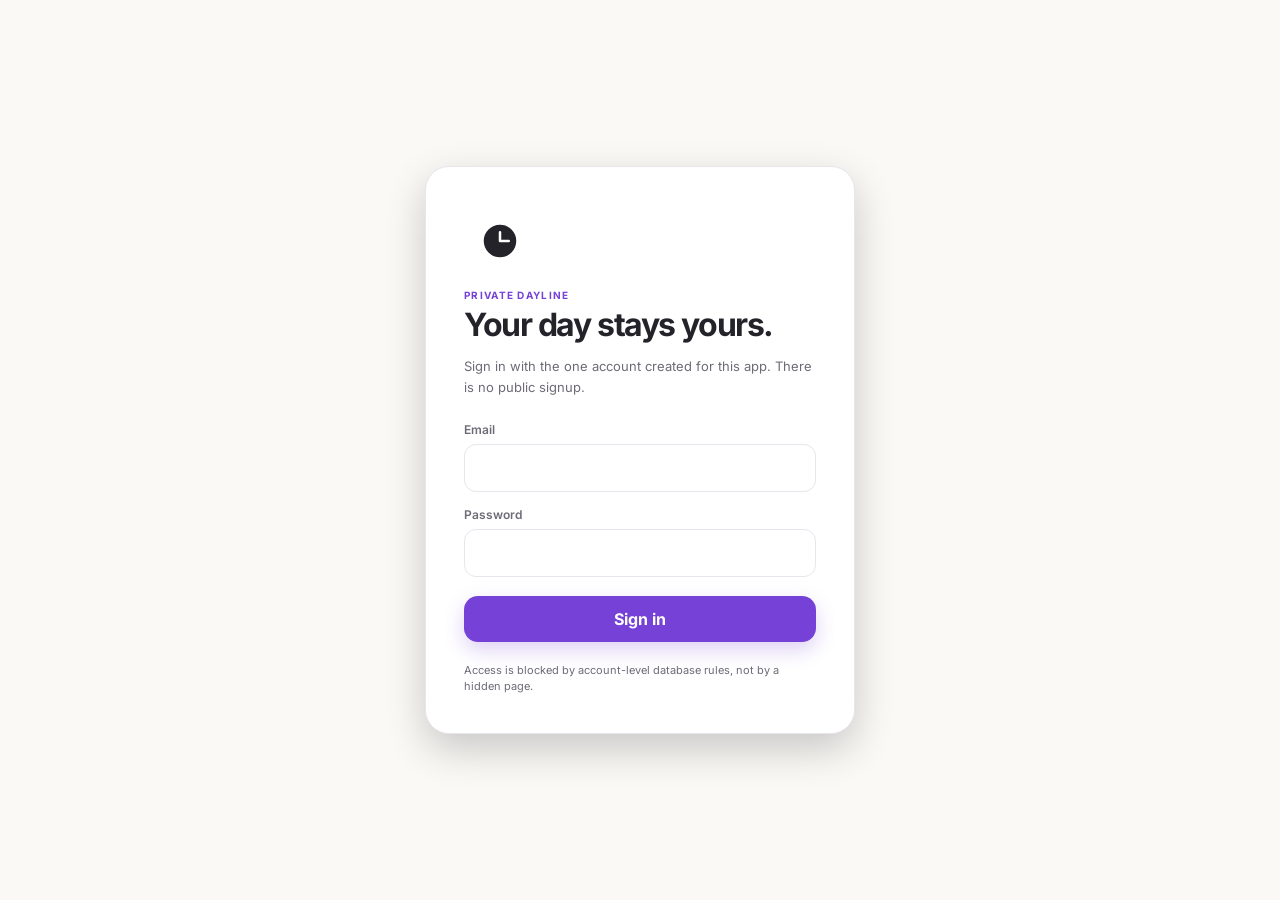
==== index.html @ 3d737b74 "Publish private-login Dayline app" ====
<!doctype html>
<html lang="en" data-theme="light">
  <head>
    <meta charset="UTF-8" />
    <meta name="viewport" content="width=device-width, initial-scale=1.0, viewport-fit=cover" />
    <meta name="theme-color" content="#faf9f6" />
    <meta name="mobile-web-app-capable" content="yes" />
    <meta name="apple-mobile-web-app-capable" content="yes" />
    <meta name="apple-mobile-web-app-status-bar-style" content="black-translucent" />
    <meta name="apple-mobile-web-app-title" content="TimeTracker" />
    <script>
      (() => {
        try {
          const saved = JSON.parse(localStorage.getItem("dayline-store-v3") || "null");
          const legacy = JSON.parse(localStorage.getItem("dayline-theme") || "null");
          const preference = saved?.preferences?.theme || legacy || "system";
          const dark = preference === "dark" || (preference === "system" && matchMedia("(prefers-color-scheme: dark)").matches);
          document.documentElement.dataset.theme = dark ? "dark" : "light";
          document.querySelector('meta[name="theme-color"]')?.setAttribute("content", dark ? "#121212" : "#faf9f6");
        } catch {}
      })();
    </script>
    <meta name="description" content="Plan your day, manually track what happened, and understand where your time went." />
    <link rel="manifest" href="/manifest.webmanifest" />
    <link rel="icon" href="/icon-192.png" />
    <link rel="apple-touch-icon" href="/icon-192.png" />
    <title>TimeTracker — Make time for what matters</title>
    <script type="module" crossorigin src="/assets/index-Bx30KrbA.js"></script>
    <link rel="stylesheet" crossorigin href="/assets/index-BfN1OKuX.css">
  </head>
  <body>
    <div id="root"></div>
  </body>
</html>
---- assets/index-BfN1OKuX.css ----
@font-face{font-family:Inter;font-style:normal;font-display:swap;font-weight:400;src:url(/assets/inter-cyrillic-ext-400-normal-BQZuk6qB.woff2) format("woff2"),url(/assets/inter-cyrillic-ext-400-normal-DQukG94-.woff) format("woff");unicode-range:U+0460-052F,U+1C80-1C8A,U+20B4,U+2DE0-2DFF,U+A640-A69F,U+FE2E-FE2F}@font-face{font-family:Inter;font-style:normal;font-display:swap;font-weight:400;src:url(/assets/inter-cyrillic-400-normal-obahsSVq.woff2) format("woff2"),url(/assets/inter-cyrillic-400-normal-HOLc17fK.woff) format("woff");unicode-range:U+0301,U+0400-045F,U+0490-0491,U+04B0-04B1,U+2116}@font-face{font-family:Inter;font-style:normal;font-display:swap;font-weight:400;src:url(/assets/inter-greek-ext-400-normal-DGGRlc-M.woff2) format("woff2"),url(/assets/inter-greek-ext-400-normal-KugGGMne.woff) format("woff");unicode-range:U+1F00-1FFF}@font-face{font-family:Inter;font-style:normal;font-display:swap;font-weight:400;src:url(/assets/inter-greek-400-normal-B4URO6DV.woff2) format("woff2"),url(/assets/inter-greek-400-normal-q2sYcFCs.woff) format("woff");unicode-range:U+0370-0377,U+037A-037F,U+0384-038A,U+038C,U+038E-03A1,U+03A3-03FF}@font-face{font-family:Inter;font-style:normal;font-display:swap;font-weight:400;src:url(/assets/inter-vietnamese-400-normal-DMkecbls.woff2) format("woff2"),url(/assets/inter-vietnamese-400-normal-Bbgyi5SW.woff) format("woff");unicode-range:U+0102-0103,U+0110-0111,U+0128-0129,U+0168-0169,U+01A0-01A1,U+01AF-01B0,U+0300-0301,U+0303-0304,U+0308-0309,U+0323,U+0329,U+1EA0-1EF9,U+20AB}@font-face{font-family:Inter;font-style:normal;font-display:swap;font-weight:400;src:url(/assets/inter-latin-ext-400-normal-C1nco2VV.woff2) format("woff2"),url(/assets/inter-latin-ext-400-normal-77YHD8bZ.woff) format("woff");unicode-range:U+0100-02BA,U+02BD-02C5,U+02C7-02CC,U+02CE-02D7,U+02DD-02FF,U+0304,U+0308,U+0329,U+1D00-1DBF,U+1E00-1E9F,U+1EF2-1EFF,U+2020,U+20A0-20AB,U+20AD-20C0,U+2113,U+2C60-2C7F,U+A720-A7FF}@font-face{font-family:Inter;font-style:normal;font-display:swap;font-weight:400;src:url(/assets/inter-latin-400-normal-C38fXH4l.woff2) format("woff2"),url(/assets/inter-latin-400-normal-CyCys3Eg.woff) format("woff");unicode-range:U+0000-00FF,U+0131,U+0152-0153,U+02BB-02BC,U+02C6,U+02DA,U+02DC,U+0304,U+0308,U+0329,U+2000-206F,U+20AC,U+2122,U+2191,U+2193,U+2212,U+2215,U+FEFF,U+FFFD}@font-face{font-family:Inter;font-style:normal;font-display:swap;font-weight:500;src:url(/assets/inter-cyrillic-ext-500-normal-B0yAr1jD.woff2) format("woff2"),url(/assets/inter-cyrillic-ext-500-normal-BmqWE9Dz.woff) format("woff");unicode-range:U+0460-052F,U+1C80-1C8A,U+20B4,U+2DE0-2DFF,U+A640-A69F,U+FE2E-FE2F}@font-face{font-family:Inter;font-style:normal;font-display:swap;font-weight:500;src:url(/assets/inter-cyrillic-500-normal-BasfLYem.woff2) format("woff2"),url(/assets/inter-cyrillic-500-normal-CxZf_p3X.woff) format("woff");unicode-range:U+0301,U+0400-045F,U+0490-0491,U+04B0-04B1,U+2116}@font-face{font-family:Inter;font-style:normal;font-display:swap;font-weight:500;src:url(/assets/inter-greek-ext-500-normal-C4iEst2y.woff2) format("woff2"),url(/assets/inter-greek-ext-500-normal-2j5mBUwD.woff) format("woff");unicode-range:U+1F00-1FFF}@font-face{font-family:Inter;font-style:normal;font-display:swap;font-weight:500;src:url(/assets/inter-greek-500-normal-BIZE56-Y.woff2) format("woff2"),url(/assets/inter-greek-500-normal-Xzm54t5V.woff) format("woff");unicode-range:U+0370-0377,U+037A-037F,U+0384-038A,U+038C,U+038E-03A1,U+03A3-03FF}@font-face{font-family:Inter;font-style:normal;font-display:swap;font-weight:500;src:url(/assets/inter-vietnamese-500-normal-DOriooB6.woff2) format("woff2"),url(/assets/inter-vietnamese-500-normal-mJboJaSs.woff) format("woff");unicode-range:U+0102-0103,U+0110-0111,U+0128-0129,U+0168-0169,U+01A0-01A1,U+01AF-01B0,U+0300-0301,U+0303-0304,U+0308-0309,U+0323,U+0329,U+1EA0-1EF9,U+20AB}@font-face{font-family:Inter;font-style:normal;font-display:swap;font-weight:500;src:url(/assets/inter-latin-ext-500-normal-CV4jyFjo.woff2) format("woff2"),url(/assets/inter-latin-ext-500-normal-BxGbmqWO.woff) format("woff");unicode-range:U+0100-02BA,U+02BD-02C5,U+02C7-02CC,U+02CE-02D7,U+02DD-02FF,U+0304,U+0308,U+0329,U+1D00-1DBF,U+1E00-1E9F,U+1EF2-1EFF,U+2020,U+20A0-20AB,U+20AD-20C0,U+2113,U+2C60-2C7F,U+A720-A7FF}@font-face{font-family:Inter;font-style:normal;font-display:swap;font-weight:500;src:url(/assets/inter-latin-500-normal-Cerq10X2.woff2) format("woff2"),url(/assets/inter-latin-500-normal-BL9OpVg8.woff) format("woff");unicode-range:U+0000-00FF,U+0131,U+0152-0153,U+02BB-02BC,U+02C6,U+02DA,U+02DC,U+0304,U+0308,U+0329,U+2000-206F,U+20AC,U+2122,U+2191,U+2193,U+2212,U+2215,U+FEFF,U+FFFD}@font-face{font-family:Inter;font-style:normal;font-display:swap;font-weight:600;src:url(/assets/inter-cyrillic-ext-600-normal-Dfes3d0z.woff2) format("woff2"),url(/assets/inter-cyrillic-ext-600-normal-Bcila6Z-.woff) format("woff");unicode-range:U+0460-052F,U+1C80-1C8A,U+20B4,U+2DE0-2DFF,U+A640-A69F,U+FE2E-FE2F}@font-face{font-family:Inter;font-style:normal;font-display:swap;font-weight:600;src:url(/assets/inter-cyrillic-600-normal-CWCymEST.woff2) format("woff2"),url(/assets/inter-cyrillic-600-normal-4D_pXhcN.woff) format("woff");unicode-range:U+0301,U+0400-045F,U+0490-0491,U+04B0-04B1,U+2116}@font-face{font-family:Inter;font-style:normal;font-display:swap;font-weight:600;src:url(/assets/inter-greek-ext-600-normal-DRtmH8MT.woff2) format("woff2"),url(/assets/inter-greek-ext-600-normal-B8X0CLgF.woff) format("woff");unicode-range:U+1F00-1FFF}@font-face{font-family:Inter;font-style:normal;font-display:swap;font-weight:600;src:url(/assets/inter-greek-600-normal-plRanbMR.woff2) format("woff2"),url(/assets/inter-greek-600-normal-BZpKdvQh.woff) format("woff");unicode-range:U+0370-0377,U+037A-037F,U+0384-038A,U+038C,U+038E-03A1,U+03A3-03FF}@font-face{font-family:Inter;font-style:normal;font-display:swap;font-weight:600;src:url(/assets/inter-vietnamese-600-normal-Cc8MFFhd.woff2) format("woff2"),url(/assets/inter-vietnamese-600-normal-BuLX-rYi.woff) format("woff");unicode-range:U+0102-0103,U+0110-0111,U+0128-0129,U+0168-0169,U+01A0-01A1,U+01AF-01B0,U+0300-0301,U+0303-0304,U+0308-0309,U+0323,U+0329,U+1EA0-1EF9,U+20AB}@font-face{font-family:Inter;font-style:normal;font-display:swap;font-weight:600;src:url(/assets/inter-latin-ext-600-normal-D2bJ5OIk.woff2) format("woff2"),url(/assets/inter-latin-ext-600-normal-CIVaiw4L.woff) format("woff");unicode-range:U+0100-02BA,U+02BD-02C5,U+02C7-02CC,U+02CE-02D7,U+02DD-02FF,U+0304,U+0308,U+0329,U+1D00-1DBF,U+1E00-1E9F,U+1EF2-1EFF,U+2020,U+20A0-20AB,U+20AD-20C0,U+2113,U+2C60-2C7F,U+A720-A7FF}@font-face{font-family:Inter;font-style:normal;font-display:swap;font-weight:600;src:url(/assets/inter-latin-600-normal-LgqL8muc.woff2) format("woff2"),url(/assets/inter-latin-600-normal-CiBQ2DWP.woff) format("woff");unicode-range:U+0000-00FF,U+0131,U+0152-0153,U+02BB-02BC,U+02C6,U+02DA,U+02DC,U+0304,U+0308,U+0329,U+2000-206F,U+20AC,U+2122,U+2191,U+2193,U+2212,U+2215,U+FEFF,U+FFFD}@font-face{font-family:Inter;font-style:normal;font-display:swap;font-weight:700;src:url(/assets/inter-cyrillic-ext-700-normal-BjwYoWNd.woff2) format("woff2"),url(/assets/inter-cyrillic-ext-700-normal-LO58E6JB.woff) format("woff");unicode-range:U+0460-052F,U+1C80-1C8A,U+20B4,U+2DE0-2DFF,U+A640-A69F,U+FE2E-FE2F}@font-face{font-family:Inter;font-style:normal;font-display:swap;font-weight:700;src:url(/assets/inter-cyrillic-700-normal-CjBOestx.woff2) format("woff2"),url(/assets/inter-cyrillic-700-normal-DrXBdSj3.woff) format("woff");unicode-range:U+0301,U+0400-045F,U+0490-0491,U+04B0-04B1,U+2116}@font-face{font-family:Inter;font-style:normal;font-display:swap;font-weight:700;src:url(/assets/inter-greek-ext-700-normal-qfdV9bQt.woff2) format("woff2"),url(/assets/inter-greek-ext-700-normal-BoQ6DsYi.woff) format("woff");unicode-range:U+1F00-1FFF}@font-face{font-family:Inter;font-style:normal;font-display:swap;font-weight:700;src:url(/assets/inter-greek-700-normal-C3JjAnD8.woff2) format("woff2"),url(/assets/inter-greek-700-normal-BUv2fZ6O.woff) format("woff");unicode-range:U+0370-0377,U+037A-037F,U+0384-038A,U+038C,U+038E-03A1,U+03A3-03FF}@font-face{font-family:Inter;font-style:normal;font-display:swap;font-weight:700;src:url(/assets/inter-vietnamese-700-normal-DlLaEgI2.woff2) format("woff2"),url(/assets/inter-vietnamese-700-normal-BZaoP0fm.woff) format("woff");unicode-range:U+0102-0103,U+0110-0111,U+0128-0129,U+0168-0169,U+01A0-01A1,U+01AF-01B0,U+0300-0301,U+0303-0304,U+0308-0309,U+0323,U+0329,U+1EA0-1EF9,U+20AB}@font-face{font-family:Inter;font-style:normal;font-display:swap;font-weight:700;src:url(/assets/inter-latin-ext-700-normal-Ca8adRJv.woff2) format("woff2"),url(/assets/inter-latin-ext-700-normal-TidjK2hL.woff) format("woff");unicode-range:U+0100-02BA,U+02BD-02C5,U+02C7-02CC,U+02CE-02D7,U+02DD-02FF,U+0304,U+0308,U+0329,U+1D00-1DBF,U+1E00-1E9F,U+1EF2-1EFF,U+2020,U+20A0-20AB,U+20AD-20C0,U+2113,U+2C60-2C7F,U+A720-A7FF}@font-face{font-family:Inter;font-style:normal;font-display:swap;font-weight:700;src:url(/assets/inter-latin-700-normal-Yt3aPRUw.woff2) format("woff2"),url(/assets/inter-latin-700-normal-BLAVimhd.woff) format("woff");unicode-range:U+0000-00FF,U+0131,U+0152-0153,U+02BB-02BC,U+02C6,U+02DA,U+02DC,U+0304,U+0308,U+0329,U+2000-206F,U+20AC,U+2122,U+2191,U+2193,U+2212,U+2215,U+FEFF,U+FFFD}:root{color-scheme:light;--bg: #f3f5ff;--surface: #ffffff;--surface-2: #eef1ff;--surface-3: #e4e8fa;--ink: #101d4d;--muted: #66729a;--faint: #8a94b6;--line: #dce2f3;--line-strong: #c7d0eb;--violet: #6558f5;--violet-hover: #5548ea;--violet-soft: #ebeaff;--teal: #25aebb;--teal-soft: #e3f7f7;--red: #f05b60;--red-soft: #ffeaec;--orange: #ee9d5d;--orange-soft: #fff1e5;--blue: #5f8de8;--yellow: #e7ad31;--sidebar: #fbfcff;--sidebar-ink: #101d4d;--sidebar-muted: #707b9f;--shadow-soft: 0 10px 30px rgba(46, 58, 116, .08);--shadow-lifted: 0 18px 54px rgba(38, 47, 96, .16);--nav-height: 70px}:root[data-theme=dark]{color-scheme:dark;--bg: #0b1430;--surface: #111c3a;--surface-2: #172445;--surface-3: #213052;--ink: #f6f7ff;--muted: #abb5d5;--faint: #7f8bad;--line: #2a385b;--line-strong: #3d4d75;--violet: #7e72ff;--violet-hover: #9288ff;--violet-soft: #252452;--teal: #62d7dc;--teal-soft: #153b48;--red: #ff7475;--red-soft: #421f2b;--orange: #ffb16f;--orange-soft: #3b2b2c;--blue: #83abff;--yellow: #ffd45f;--sidebar: #0d1732;--sidebar-ink: #f6f7ff;--sidebar-muted: #a7b1d0;--shadow-soft: 0 12px 34px rgba(0, 0, 0, .2);--shadow-lifted: 0 22px 62px rgba(0, 0, 0, .4)}*{box-sizing:border-box}html{min-width:320px;min-height:100%;background:var(--bg);scroll-behavior:smooth}body{margin:0;min-width:320px;min-height:100vh;min-height:100dvh;overflow-x:hidden;overscroll-behavior-y:none;background:var(--bg);color:var(--ink);font-family:Inter,Segoe UI,sans-serif;-webkit-font-smoothing:antialiased;-webkit-tap-highlight-color:transparent}body:has(.modal[open]){overflow:hidden}button,input,select{font:inherit}button{color:inherit}button,select,input{touch-action:manipulation}button:focus-visible,input:focus-visible,select:focus-visible{outline:3px solid color-mix(in srgb,var(--violet) 40%,transparent);outline-offset:2px}::selection{background:var(--violet-soft);color:var(--ink)}.app-shell,.app-main{min-width:0;min-height:100vh;min-height:100dvh}.sidebar{display:none}.brand{border:0;background:transparent;color:inherit;display:flex;align-items:center;gap:10px;padding:0;font-size:19px;font-weight:700;letter-spacing:-.025em;cursor:pointer}.brand-mark{width:38px;height:38px;display:inline-grid;flex:0 0 auto;place-items:center}.brand-mark img{width:100%;height:100%;object-fit:contain}.brand-mark.large{width:72px;height:72px;margin-bottom:12px}.bottom-nav{position:fixed;z-index:40;right:0;bottom:0;left:0;min-height:calc(var(--nav-height) + env(safe-area-inset-bottom));padding:7px max(10px,env(safe-area-inset-right)) env(safe-area-inset-bottom) max(10px,env(safe-area-inset-left));border-top:1px solid var(--line);display:grid;grid-template-columns:repeat(3,minmax(0,1fr));gap:6px;background:var(--surface);box-shadow:0 -12px 34px #1c265114}.bottom-nav button{min-width:0;min-height:56px;padding:5px 8px;border:1px solid transparent;border-radius:15px;display:flex;flex-direction:column;align-items:center;justify-content:center;gap:3px;color:var(--faint);background:transparent;font-size:10px;font-weight:600;cursor:pointer}.bottom-nav button.active{border-color:color-mix(in srgb,var(--violet) 22%,var(--line));color:var(--violet);background:var(--violet-soft)}.topbar{min-height:122px;padding:calc(18px + env(safe-area-inset-top)) max(16px,env(safe-area-inset-right)) 18px max(16px,env(safe-area-inset-left));border-bottom:1px solid var(--line);display:flex;align-items:flex-end;justify-content:space-between;gap:14px;background:var(--bg)}.topbar>div:first-child{min-width:0}.topbar h1{margin:0;font-size:clamp(29px,9vw,36px);line-height:1.08;letter-spacing:-.045em}.subhead{margin:8px 0 0;overflow-wrap:anywhere;color:var(--muted);font-size:12px;line-height:1.4}.topbar-actions{display:flex;flex:0 0 auto;align-items:center;gap:7px}.topbar-actions .primary,.desktop-heading,.desktop-label{display:none}.mobile-heading,.mobile-label{display:inline}.page-content{width:100%;max-width:760px;margin:0 auto;padding:18px max(16px,env(safe-area-inset-right)) calc(104px + env(safe-area-inset-bottom)) max(16px,env(safe-area-inset-left))}.page-stack,.settings-stack{display:grid;gap:16px}.eyebrow,.section-kicker{margin:0 0 7px;color:var(--violet);font-size:10px;font-weight:700;letter-spacing:.13em}.primary,.secondary,.danger-button,.text-button,.icon-button,.timer-control,.timer-stop{min-height:46px;border:1px solid transparent;border-radius:14px;display:inline-flex;align-items:center;justify-content:center;gap:8px;font-weight:650;cursor:pointer;transition:color .15s ease,background .15s ease,border-color .15s ease,box-shadow .15s ease,transform .15s ease}.primary{padding:0 18px;color:#fff;background:var(--violet);box-shadow:0 8px 20px color-mix(in srgb,var(--violet) 24%,transparent)}.primary,.secondary{white-space:nowrap}.secondary{padding:0 16px;border-color:var(--line-strong);background:var(--surface)}.primary.small,.secondary.small{min-height:44px;padding:0 14px;font-size:13px}.text-button{min-height:44px;padding:0 5px;border:0;color:var(--muted);background:transparent}.icon-button{width:46px;flex:0 0 auto;padding:0;border-color:var(--line);color:var(--ink);background:var(--surface)}.icon-button.quiet{width:44px;min-height:44px;border-color:transparent;color:var(--muted);background:transparent}.icon-button.danger{color:var(--red)}button:disabled{cursor:not-allowed;opacity:.48;transform:none!important}.mobile-settings{display:inline-flex}.mobile-inline-summary{min-height:54px;border:0;border-radius:0;display:grid;grid-template-columns:repeat(3,minmax(0,1fr));overflow:visible;background:transparent;box-shadow:none}.mobile-inline-summary span{min-width:0;padding:7px 5px;display:flex;flex-direction:column;align-items:center;justify-content:center;gap:4px;color:var(--muted);font-size:clamp(9px,2.7vw,11px);text-align:center;white-space:nowrap}.mobile-inline-summary span+span{border-left:1px solid var(--line)}.mobile-inline-summary strong{color:var(--ink);font-size:clamp(13px,4vw,16px);letter-spacing:-.02em}.mobile-inline-summary span:nth-child(1) strong{color:var(--teal)}.mobile-inline-summary span:nth-child(2) strong{color:var(--red)}.mobile-inline-summary span:nth-child(3) strong{color:var(--violet)}.focus-hero{position:relative;min-width:0;padding:20px 18px 16px;border:1px solid var(--line-strong);border-radius:22px;display:grid;gap:20px;overflow:hidden;background:var(--surface);box-shadow:var(--shadow-soft)}.hero-copy{position:relative;min-width:0;min-height:102px;padding-right:86px}.focus-mascot{position:absolute;top:22px;right:-4px;width:86px;height:86px;object-fit:contain;pointer-events:none;-webkit-user-select:none;user-select:none}.focus-hero h2{max-width:100%;margin:0;overflow-wrap:anywhere;font-size:clamp(27px,8vw,34px);line-height:1.08;letter-spacing:-.045em}.focus-hero p:not(.section-kicker){margin:10px 0 0;color:var(--muted);font-size:13px;line-height:1.5}.hero-actions{width:100%;display:grid;gap:5px}.hero-actions .primary,.hero-actions .secondary{width:100%;min-height:52px}.hero-metrics{display:none}.positive-text{color:var(--teal)}.negative-text{color:var(--red)}.violet-text{color:var(--violet)}.section-panel{min-width:0;border:1px solid var(--line);border-radius:20px;overflow:hidden;background:var(--surface);box-shadow:var(--shadow-soft)}.section-heading{min-height:82px;padding:17px 16px;border-bottom:1px solid var(--line);display:flex;align-items:center;justify-content:space-between;gap:10px}.section-heading>div{min-width:0}.section-heading h2{margin:0;overflow-wrap:anywhere;font-size:clamp(17px,5vw,20px);line-height:1.2;letter-spacing:-.025em}.section-heading p:not(.section-kicker){margin:6px 0 0;color:var(--muted);font-size:12px}.activity-panel{border:0;border-radius:0;background:transparent;box-shadow:none}.activity-panel .section-heading{padding-right:0;padding-left:0}.activity-list,.plan-list{min-width:0;padding:0 14px 7px}.activity-panel .activity-list{padding-right:0;padding-left:0}.activity-row{min-width:0;min-height:108px;padding:12px 0;border-bottom:1px solid var(--line);display:grid;grid-template-columns:14px minmax(0,1fr) 44px;align-items:center;gap:9px}.activity-row:last-child,.plan-row:last-child{border-bottom:0}.time-column{display:none}.timeline-dot{width:10px;height:10px;border-radius:50%;background:var(--dot);box-shadow:0 0 0 5px color-mix(in srgb,var(--dot) 14%,transparent)}.activity-copy{min-width:0}.activity-copy>div{min-width:0;display:flex;align-items:center;flex-wrap:wrap;gap:6px 8px}.activity-copy strong{min-width:0;overflow:hidden;text-overflow:ellipsis;white-space:nowrap;font-size:14px}.activity-copy p{margin:6px 0 0;overflow-wrap:anywhere;color:var(--muted);font-size:11px;line-height:1.45}.activity-copy small{display:block;margin-top:6px;overflow-wrap:anywhere;color:var(--red);font-size:11px}.category-pill{flex:0 0 auto;padding:4px 7px;border:1px solid color-mix(in srgb,var(--category) 38%,transparent);border-radius:7px;color:var(--category);background:color-mix(in srgb,var(--category) 11%,transparent);font-size:9px;font-weight:700;letter-spacing:.035em}.planned-pill{--category: var(--violet)}.row-actions{min-width:0;display:flex;flex-direction:column;align-items:center;justify-content:center}.planned-row{opacity:.86}.planned-row .row-actions .text-button{min-width:44px;padding-inline:3px;color:var(--violet);font-size:10px;line-height:1.15;white-space:normal}.empty-state{min-height:238px;padding:36px 20px;display:flex;flex-direction:column;align-items:center;justify-content:center;text-align:center}.empty-state>span{width:50px;height:50px;border:1px solid var(--line);border-radius:17px;display:grid;place-items:center;color:var(--violet);background:var(--violet-soft)}.empty-state strong{margin-top:16px;font-size:17px}.empty-state p{max-width:390px;margin:8px 0 18px;color:var(--muted);font-size:13px;line-height:1.55}.plan-toolbar{min-width:0;display:flex;align-items:flex-start;justify-content:space-between;flex-wrap:wrap;gap:12px}.plan-toolbar>div{min-width:0;flex:1 1 210px}.plan-toolbar>.primary{flex:0 0 auto}.plan-summary{margin:9px 0 0;display:flex;align-items:center;gap:8px;color:var(--muted);font-size:11px}.plan-summary i{width:3px;height:3px;border-radius:50%;background:var(--faint)}.date-pager{min-width:0;display:grid;grid-template-columns:46px minmax(100px,1fr) 46px;align-items:center;gap:5px}.date-label{min-width:0;min-height:46px;padding:4px 8px;border:0;display:grid;gap:2px;color:var(--ink);background:transparent;font-size:13px;font-weight:700;text-align:center;cursor:pointer}.date-label small{display:none;color:var(--muted);font-size:10px;font-weight:400}.form-panel{overflow:visible}.plan-form,.activity-form{padding:18px 16px calc(20px + env(safe-area-inset-bottom));display:grid;grid-template-columns:minmax(0,1fr);gap:15px}.plan-form .wide,.activity-form .wide{grid-column:1 / -1}.field{min-width:0;display:grid;align-content:start;gap:7px}.field label,.quality-field legend{color:var(--muted);font-size:12px;font-weight:600}.field label small{color:var(--faint);font-weight:400}.field input,.field select,.number-setting input,.category-settings input[type=text],.goal-settings input,.goal-settings select{width:100%;min-width:0;min-height:48px;padding:0 12px;border:1px solid var(--line-strong);border-radius:12px;color:var(--ink);background:var(--surface);font-size:16px}.field input::placeholder{color:var(--faint)}.time-field{min-width:0}.time-trigger{width:100%;min-height:52px;padding:0 14px;border:1px solid var(--tt-line, var(--line-strong));border-radius:12px;display:flex;align-items:center;justify-content:space-between;gap:10px;background:var(--tt-bg, var(--surface));color:var(--tt-ink, var(--ink));font-size:16px;font-weight:600;font-variant-numeric:tabular-nums;cursor:pointer}.time-trigger.empty span{color:var(--tt-muted, var(--muted));font-weight:500}.time-trigger svg{flex:0 0 auto;color:var(--tt-accent, var(--violet))}.time-trigger:focus-visible{outline:2px solid var(--tt-accent, var(--violet));outline-offset:2px}.time-editor{margin-top:8px;padding:12px;border:1px solid var(--tt-line, var(--line-strong));border-radius:14px;background:var(--tt-surface, var(--surface))}.time-editor-parts{display:grid;grid-template-columns:minmax(0,1fr) minmax(0,1fr) auto;gap:8px;align-items:end}.time-editor-parts label{display:grid;gap:5px;color:var(--tt-muted, var(--muted));font-size:11px;font-weight:600}.time-editor-parts input{width:100%;min-width:0;min-height:48px;padding:0 4px;border:1px solid var(--tt-line, var(--line-strong));border-radius:10px;background:var(--tt-bg, var(--surface));color:var(--tt-ink, var(--ink));font-size:19px;text-align:center;font-variant-numeric:tabular-nums}.time-period{min-height:48px;display:flex;border:1px solid var(--tt-line, var(--line-strong));border-radius:10px;overflow:hidden}.time-period button{min-width:42px;border:0;background:var(--tt-bg, var(--surface));color:var(--tt-muted, var(--muted));font-size:12px;font-weight:700}.time-period button.selected{background:var(--tt-soft, var(--violet-soft));color:var(--tt-accent, var(--violet))}.time-editor-actions{display:flex;justify-content:flex-end;align-items:center;gap:10px;margin-top:12px}.time-editor-actions button{min-height:42px;border:0;border-radius:9px;padding:0 12px;font-size:12px;font-weight:650;cursor:pointer}.time-now{margin-right:auto;background:transparent;color:var(--tt-accent, var(--violet))}.time-done{background:var(--tt-accent, var(--violet));color:var(--tt-bg, #fff)}.time-done:disabled{opacity:.45;cursor:default}@media(max-width:359px){.time-editor-parts{gap:5px}.time-period button{min-width:35px}}.form-actions{grid-column:1 / -1;display:flex;align-items:center;justify-content:flex-end;gap:10px}.form-actions .primary{flex:1}.form-error{grid-column:1 / -1;margin:0;color:var(--red);font-size:13px;scroll-margin-block:90px}.plan-entry{border-bottom:1px solid var(--line)}.plan-entry:last-child{border-bottom:0}.plan-entry.editing{background:var(--violet-soft)}.plan-entry .plan-form{border-top:1px solid var(--line)}.plan-row{min-width:0;min-height:146px;padding:15px 0;display:grid;grid-template-columns:4px minmax(0,1fr) 44px;grid-template-areas:"line time actions" "line copy actions";align-items:center;gap:6px 12px}.plan-index{display:none}.plan-time{grid-area:time;min-width:0;display:flex;align-items:center;flex-wrap:wrap;gap:5px 8px;color:var(--muted);font-size:11px}.plan-time strong{color:var(--ink)}.plan-line{grid-area:line;align-self:stretch;width:4px;border-radius:6px;background:var(--category)}.plan-copy{grid-area:copy;min-width:0}.plan-copy strong{display:block;overflow-wrap:anywhere;font-size:14px}.plan-copy p{margin:6px 0 0;color:var(--muted);font-size:11px;line-height:1.4}.plan-row .row-actions{grid-area:actions}.target-strip{min-height:92px;padding:16px;border:1px solid var(--line);border-radius:18px;display:grid;grid-template-columns:auto minmax(0,1fr);align-items:center;gap:12px;color:var(--violet);background:var(--surface);box-shadow:var(--shadow-soft)}.target-strip>div:nth-child(2){display:grid;gap:4px;color:var(--ink)}.target-strip span{color:var(--muted);font-size:12px}.target-track{grid-column:1 / -1;height:7px;border-radius:99px;overflow:hidden;background:var(--surface-3)}.target-track span{display:block;height:100%;border-radius:inherit;background:var(--violet)}.plan-layout{min-width:0;display:grid;gap:16px}.goal-targets{min-width:0;padding:20px 18px;border:1px solid var(--line);border-radius:20px;background:var(--surface);box-shadow:var(--shadow-soft)}.goal-targets h2{margin:0 0 20px;font-size:16px}.goal-targets p{margin:4px 0 0;color:var(--muted);font-size:12px}.goal-progress{margin-bottom:20px}.goal-progress strong{margin-bottom:10px;display:flex;justify-content:space-between;gap:10px;font-size:12px;font-weight:600}.goal-progress strong span{color:var(--violet)}.review-toolbar{min-width:0;display:flex;flex-direction:column;align-items:stretch;gap:8px}.review-toolbar>span{color:var(--muted);font-size:11px;text-align:center}.week-pager{min-width:0;display:grid;grid-template-columns:46px minmax(0,1fr) 46px;align-items:center;gap:6px}.week-pager strong{min-width:0;overflow-wrap:anywhere;font-size:12px;text-align:center}.metrics-grid{min-width:0;border:1px solid var(--line);border-radius:18px;display:grid;grid-template-columns:repeat(3,minmax(0,1fr));overflow:hidden;background:var(--surface);box-shadow:var(--shadow-soft)}.metric{min-width:0;min-height:96px;padding:13px 8px;border-right:1px solid var(--line);display:grid;align-content:center;gap:5px;text-align:center}.metric:last-child{border-right:0}.metric>span{color:var(--muted);font-size:clamp(8px,2.8vw,10px);font-weight:600;letter-spacing:.035em}.metric strong{min-width:0;overflow-wrap:anywhere;font-size:clamp(18px,6vw,25px);line-height:1;letter-spacing:-.04em}.metric small{color:var(--faint);font-size:9px;line-height:1.25}.metric.positive strong{color:var(--teal)}.metric.negative strong{color:var(--red)}.review-chart .section-heading{align-items:flex-start;flex-direction:column}.legend{display:flex;flex-wrap:wrap;gap:12px;color:var(--muted);font-size:10px}.legend span{display:flex;align-items:center;gap:6px}.legend span:before{content:"";width:16px;height:5px;border-radius:99px;background:var(--violet)}.legend .actual:before{background:var(--teal)}.bar-chart{min-height:206px;padding:20px 12px 22px;display:grid;grid-template-columns:repeat(7,minmax(0,1fr));gap:4px}.bar-row{min-width:0;padding:0;border:0;display:grid;grid-template-rows:132px auto auto;gap:7px;color:inherit;background:transparent;cursor:pointer}.bar-label{grid-row:2;display:flex;flex-direction:column;align-items:center;gap:2px}.bar-label strong{font-size:10px}.bar-label span{color:var(--faint);font-size:9px}.bar-row small{grid-row:3;overflow-wrap:anywhere;color:var(--muted);font-size:9px;text-align:center}.bar-pair{grid-row:1;height:132px;border-bottom:1px solid var(--line);display:flex;align-items:flex-end;justify-content:center;gap:3px;background:var(--surface-2)}.bar-pair span{width:min(12px,38%);height:0;border-radius:5px 5px 0 0}.planned-bar{background:var(--violet)}.actual-bar{background:var(--teal)}.review-grid{display:grid;gap:16px}.compact-panel .section-heading{min-height:78px}.breakdown-list{padding:8px 16px 14px}.breakdown-list>div{min-height:54px;border-bottom:1px solid var(--line);display:grid;grid-template-columns:10px minmax(0,1fr) auto;align-items:center;gap:10px;font-size:12px}.breakdown-list>div:last-child{border-bottom:0}.breakdown-list>div>span:last-child{color:var(--muted)}.breakdown-list strong{min-width:0;overflow-wrap:anywhere}.color-dot{width:9px;height:9px;border-radius:50%;background:var(--category)}.color-dot.red{background:var(--red)}.muted-copy{margin:0;padding:28px 16px 32px;color:var(--muted);font-size:12px}.week-note{min-height:104px;padding:20px 18px;border:1px solid color-mix(in srgb,var(--teal) 25%,var(--line));border-radius:20px;display:flex;align-items:flex-start;gap:12px;color:var(--teal);background:var(--teal-soft)}.week-note>span{width:36px;height:36px;flex:0 0 auto;border-radius:13px;display:grid;place-items:center;color:var(--teal);background:var(--surface)}.week-note .section-kicker{color:var(--teal)}.week-note strong{color:var(--ink);font-size:13px;line-height:1.55}.settings-stack{max-width:900px}.settings-group{min-width:0;padding:20px 18px;border:1px solid var(--line);border-radius:20px;display:flex;flex-direction:column;align-items:stretch;gap:18px;background:var(--surface);box-shadow:var(--shadow-soft)}.settings-group>div{min-width:0;max-width:100%}.settings-group h2{margin:0;font-size:16px}.settings-group p{max-width:520px;margin:7px 0 0;overflow-wrap:anywhere;color:var(--muted);font-size:12px;line-height:1.55}.settings-group.vertical{align-items:stretch}.segmented{width:100%;min-width:0;padding:4px;border:1px solid var(--line);border-radius:15px;display:grid;grid-template-columns:repeat(3,minmax(0,1fr));background:var(--surface-2)}.segmented button{min-width:0;min-height:44px;padding:0 6px;border:1px solid transparent;border-radius:11px;display:flex;align-items:center;justify-content:center;gap:5px;color:var(--muted);background:transparent;font-size:12px;cursor:pointer}.segmented button.active{border-color:color-mix(in srgb,var(--violet) 24%,var(--line));color:var(--violet);background:var(--surface);box-shadow:0 5px 14px #222d5e14}.category-settings,.goal-settings{width:100%;display:grid;gap:8px}.category-settings>div{min-width:0;min-height:54px;border-bottom:1px solid var(--line);display:grid;grid-template-columns:30px minmax(0,1fr) auto;align-items:center;gap:8px}.category-settings>div:last-child{border-bottom:0}.category-setting-row>strong{min-width:0;overflow-wrap:anywhere;font-size:13px}.category-color,.new-color{width:13px;height:13px;margin-left:5px;border-radius:50%;background:var(--category)}.new-color{background:var(--violet)}.category-actions{display:flex}.category-settings input[type=color]{width:30px;height:30px;padding:1px;border:1px solid var(--line);border-radius:50%;background:transparent;overflow:hidden}.category-settings input:not([type=color]){width:100%;min-width:0;min-height:46px;padding:0 10px;border:1px solid var(--line);border-radius:11px;color:var(--ink);background:var(--surface);font-size:16px}.number-setting{display:flex;align-items:center;gap:10px;color:var(--muted);font-size:12px}.number-setting input{width:94px}.goal-setting{min-width:0;min-height:64px;padding:8px 0;border-bottom:1px solid var(--line);display:flex;align-items:center;flex-wrap:wrap;gap:8px;font-size:12px}.goal-setting strong{min-width:100px;flex:1 1 120px;overflow-wrap:anywhere}.goal-setting strong small{display:block;color:var(--muted);font-size:10px;font-weight:400}.goal-setting>span{color:var(--muted);font-size:10px;white-space:nowrap}.goal-settings input{width:72px;min-height:44px;font-size:15px}.goal-settings select{min-height:46px;font-size:15px}.goal-add{padding-block:12px;display:grid;grid-template-columns:minmax(0,1fr) 78px;gap:8px}.goal-add .secondary{grid-column:1 / -1}.goal-toggle{width:46px;min-width:46px;height:28px;padding:4px;border:0;border-radius:99px;background:var(--surface-3);cursor:pointer}.goal-toggle span{display:block;width:20px;height:20px;border-radius:50%;background:var(--muted);transition:transform .16s ease,background .16s ease}.goal-toggle[aria-checked=true]{background:var(--violet)}.goal-toggle[aria-checked=true] span{transform:translate(18px);background:#fff}.sync-badge{min-height:44px;padding:10px 13px;border-radius:12px;display:flex;align-items:center;gap:8px;color:var(--muted);background:var(--surface-2);font-size:12px;font-weight:600}.sync-badge.success{color:var(--teal);background:var(--teal-soft)}.button-row{width:100%;display:flex;flex-wrap:wrap;gap:8px}.button-row .secondary{flex:1 1 120px}.danger-zone{border-color:color-mix(in srgb,var(--red) 35%,var(--line))}.danger-button{padding:0 16px;border-color:color-mix(in srgb,var(--red) 34%,var(--line));color:var(--red);background:var(--red-soft)}.inline-notice{position:relative;margin:0 0 16px;padding:14px 48px 14px 16px;border:1px solid color-mix(in srgb,var(--violet) 24%,var(--line));border-radius:14px;color:var(--ink);background:var(--violet-soft);font-size:12px;line-height:1.55}.inline-notice .icon-button{position:absolute;top:4px;right:4px}.sync-status{margin:0 0 12px;color:var(--muted);font-size:11px}.modal::backdrop{background:#050b1ec2}.modal{width:100%;max-width:100%;max-height:92vh;max-height:92dvh;margin:auto 0 0;padding:0;border:1px solid var(--line-strong);border-radius:26px 26px 0 0;overflow-y:auto;overscroll-behavior:contain;color:var(--ink);background:var(--surface);box-shadow:var(--shadow-lifted)}.modal-heading{position:sticky;z-index:2;top:0;padding:20px max(18px,env(safe-area-inset-right)) 16px max(18px,env(safe-area-inset-left));border-bottom:1px solid var(--line);display:flex;justify-content:space-between;gap:14px;background:var(--surface)}.modal-heading h2{margin:0;font-size:23px;letter-spacing:-.035em}.modal-heading p:not(.section-kicker){margin:7px 0 0;color:var(--muted);font-size:12px;line-height:1.45}.modal .form-actions{position:sticky;z-index:2;bottom:calc(-20px - env(safe-area-inset-bottom));margin:4px -16px calc(-20px - env(safe-area-inset-bottom));padding:12px 16px calc(12px + env(safe-area-inset-bottom));border-top:1px solid var(--line);background:var(--surface)}.activity-form .form-grid{display:grid;grid-template-columns:minmax(0,1fr);gap:14px}.study-outcome{border-top:1px solid var(--line);padding-top:14px}.study-outcome-details{display:grid;grid-template-columns:repeat(2,minmax(0,1fr));gap:13px;margin-top:7px}.study-outcome-details .wide{grid-column:1 / -1}.study-outcome-extra{margin-top:2px}.study-outcome-extra summary{min-height:44px;display:flex;align-items:center;color:var(--violet);font-size:13px;font-weight:600;cursor:pointer}.complete-task-choice{display:flex;align-items:center;gap:10px;min-height:44px;color:var(--ink);font-size:13px}.complete-task-choice input{width:18px;height:18px;accent-color:var(--violet)}.catchup-form-note{margin:0;font-size:12px;line-height:1.45}@media(max-width:380px){.study-outcome-details{grid-template-columns:minmax(0,1fr)}}.quality-field{min-width:0;margin:0;padding:0;border:0}.quality-field legend{margin-bottom:9px}.quality-options{display:grid;grid-template-columns:repeat(2,minmax(0,1fr));gap:8px}.quality-options label{min-width:0;min-height:46px;padding:0 8px;border:1px solid var(--line);border-radius:12px;display:flex;align-items:center;justify-content:center;gap:7px;color:var(--muted);background:var(--surface);font-size:11px;cursor:pointer}.quality-options label.selected{border-color:var(--quality);color:var(--ink);background:color-mix(in srgb,var(--quality) 11%,var(--surface))}.quality-options input{position:absolute;opacity:0;pointer-events:none}.quality-options label span{width:8px;height:8px;flex:0 0 auto;border-radius:50%;background:var(--quality)}.quality-options label:has(input:focus-visible){outline:3px solid color-mix(in srgb,var(--violet) 38%,transparent);outline-offset:2px}.timer-dock{position:fixed;z-index:50;right:max(10px,env(safe-area-inset-right));bottom:calc(var(--nav-height) + env(safe-area-inset-bottom) + 10px);left:max(10px,env(safe-area-inset-left));min-width:0;min-height:104px;padding:10px;border:1px solid var(--line-strong);border-radius:20px;display:grid;grid-template-columns:38px minmax(0,1fr) 44px 58px;grid-template-areas:"mascot copy copy discard" "time time toggle stop";align-items:center;gap:7px;background:var(--surface);box-shadow:var(--shadow-lifted)}.timer-mascot{grid-area:mascot;width:38px;height:38px;object-fit:contain}.timer-dock>div{grid-area:copy;min-width:0;display:grid;gap:2px}.timer-dock small{color:var(--violet);font-size:8px;font-weight:700;letter-spacing:.11em}.timer-dock strong{min-width:0;overflow:hidden;text-overflow:ellipsis;white-space:nowrap;font-size:12px}.timer-dock time{grid-area:time;min-width:0;font-variant-numeric:tabular-nums;font-size:16px;font-weight:700;letter-spacing:-.02em}.timer-control{grid-area:toggle;width:44px;min-height:44px;padding:0;border-color:var(--line);color:var(--violet);background:var(--surface-2)}.timer-stop{grid-area:stop;min-height:44px;padding:0 10px;border:0;color:#fff;background:var(--violet);font-size:11px}.timer-dock .discard-timer{grid-area:discard;width:44px;color:var(--muted);background:transparent}.has-timer .page-content{padding-bottom:calc(230px + env(safe-area-inset-bottom))}.login-page,.loading-page{min-height:100vh;min-height:100dvh;padding:calc(24px + env(safe-area-inset-top)) max(16px,env(safe-area-inset-right)) calc(24px + env(safe-area-inset-bottom)) max(16px,env(safe-area-inset-left));display:grid;place-items:center;background:var(--bg)}.login-card{width:min(430px,100%);padding:28px 22px;border:1px solid var(--line);border-radius:24px;background:var(--surface);box-shadow:var(--shadow-lifted)}.login-card h1{margin:0;font-size:32px;line-height:1.08;letter-spacing:-.045em}.login-card>p:not(.eyebrow){margin:13px 0 24px;color:var(--muted);font-size:13px;line-height:1.6}.login-card form{display:grid;gap:15px}.login-card form .primary{margin-top:4px}.login-card>small{display:block;margin-top:20px;color:var(--faint);font-size:11px;line-height:1.5}.loading-page{align-content:center;gap:12px;color:var(--muted)}.sr-only{position:absolute;width:1px;height:1px;padding:0;margin:-1px;overflow:hidden;clip-path:inset(50%);white-space:nowrap;border:0}@media(hover:hover){.primary:hover{background:var(--violet-hover);transform:translateY(-1px)}.secondary:hover,.icon-button:hover{border-color:var(--violet);color:var(--violet);background:var(--violet-soft)}.text-button:hover{color:var(--violet)}.icon-button.danger:hover{border-color:transparent;color:var(--red);background:var(--red-soft)}.bar-row:hover,.bottom-nav button:hover{color:var(--violet)}}@media(min-width:390px){.timer-dock{min-height:68px;grid-template-columns:38px minmax(52px,1fr) auto 44px 58px 44px;grid-template-areas:"mascot copy time toggle stop discard"}.timer-dock .discard-timer{width:44px}.has-timer .page-content{padding-bottom:calc(188px + env(safe-area-inset-bottom))}}@media(min-width:520px){.topbar,.page-content{padding-right:max(24px,env(safe-area-inset-right));padding-left:max(24px,env(safe-area-inset-left))}.focus-hero,.section-heading,.settings-group,.goal-targets{padding-right:22px;padding-left:22px}.activity-list,.plan-list{padding-right:20px;padding-left:20px}.hero-copy{padding-right:110px}.focus-mascot{width:104px;height:104px}.review-chart .section-heading{flex-direction:row;align-items:center}.bar-chart{gap:9px;padding-right:20px;padding-left:20px}}@media(min-width:700px){.page-content{padding-top:26px}.page-stack,.settings-stack{gap:20px}.plan-form{grid-template-columns:repeat(2,minmax(0,1fr))}.plan-form .wide{grid-column:1 / -1}.activity-form .form-grid{grid-template-columns:repeat(2,minmax(0,1fr))}.quality-options{grid-template-columns:repeat(4,minmax(0,1fr))}.review-grid{grid-template-columns:repeat(2,minmax(0,1fr))}.settings-group{flex-direction:row;align-items:center;justify-content:space-between;gap:28px}.settings-group.vertical{flex-direction:column;align-items:stretch}.segmented{width:min(330px,100%);flex:0 0 auto}.category-settings,.goal-settings{max-width:540px}.modal{width:min(650px,calc(100% - 40px));max-height:calc(100dvh - 40px);margin:auto;border-radius:24px}.modal-heading{padding:22px 24px 18px}.activity-form{padding:22px 24px 26px}}@media(min-width:1024px){:root{--nav-height: 0px}.sidebar{position:fixed;z-index:30;inset:0 auto 0 0;width:204px;padding:calc(28px + env(safe-area-inset-top)) 18px calc(26px + env(safe-area-inset-bottom));border-right:1px solid var(--line);display:flex;flex-direction:column;color:var(--sidebar-ink);background:var(--sidebar)}.sidebar .brand{gap:11px;padding:0 10px 34px}.sidebar nav{display:grid;gap:8px}.sidebar nav button,.settings-link{min-height:50px;padding:0 14px;border:1px solid transparent;border-radius:15px;display:flex;align-items:center;gap:12px;color:var(--sidebar-muted);background:transparent;font-weight:550;text-align:left;cursor:pointer}.sidebar nav button.active,.settings-link.active{border-color:color-mix(in srgb,var(--violet) 22%,var(--line));color:var(--violet);background:var(--violet-soft)}.settings-link{margin-top:auto}.bottom-nav{display:none}.app-main{margin-left:204px}.topbar{min-height:126px;padding:28px clamp(34px,4vw,58px) 24px;align-items:flex-end}.topbar h1{font-size:clamp(32px,3vw,42px)}.subhead{margin-top:9px;font-size:14px}.desktop-heading,.desktop-label{display:inline}.mobile-heading,.mobile-label,.mobile-settings{display:none}.topbar-actions .primary{display:inline-flex}.page-content{width:min(1160px,calc(100% - 64px));max-width:none;padding:34px 0 120px}.page-stack,.settings-stack{gap:24px}.mobile-inline-summary{display:none}.focus-hero{min-height:344px;padding:30px 32px;grid-template-columns:minmax(0,1.15fr) minmax(245px,.75fr);grid-template-areas:"copy metrics" "actions metrics";align-items:center;gap:4px 42px;border-radius:24px}.hero-copy{grid-area:copy;min-height:150px;padding-right:150px}.focus-mascot{top:20px;right:4px;width:138px;height:138px}.focus-hero h2{font-size:clamp(35px,3.4vw,48px)}.focus-hero p:not(.section-kicker){font-size:14px}.hero-actions{grid-area:actions;width:min(430px,100%);align-self:start}.hero-metrics{grid-area:metrics;align-self:stretch;padding-left:38px;border-left:1px solid var(--line);display:grid;align-content:center}.hero-metrics>div{min-height:78px;border-bottom:1px solid var(--line);display:flex;align-items:center;justify-content:space-between;gap:18px}.hero-metrics>div:last-child{border-bottom:0}.hero-metrics span{color:var(--muted);font-size:13px}.hero-metrics strong{font-size:28px;letter-spacing:-.04em}.section-panel{border-radius:22px}.section-heading{min-height:96px;padding:22px 26px}.section-heading h2{font-size:21px}.activity-list,.plan-list{padding:0 26px 8px}.activity-panel{border:1px solid var(--line);border-radius:22px}.activity-panel .section-heading{padding:22px 26px}.activity-panel .activity-list{padding:0 26px 8px}.activity-row{min-height:102px;padding:10px 0;grid-template-columns:112px 16px minmax(0,1fr) auto;gap:14px}.time-column{display:grid;gap:5px}.time-column strong{font-size:12px}.time-column span{color:var(--faint);font-size:11px}.activity-copy strong{font-size:15px}.activity-copy p{font-size:12px}.row-actions{flex-direction:row}.planned-row .row-actions .text-button{padding-inline:8px;font-size:12px;white-space:nowrap}.plan-toolbar{min-height:58px;align-items:center;flex-wrap:nowrap}.plan-summary{margin-left:8px;font-size:12px}.date-pager{width:310px;grid-template-columns:46px minmax(190px,1fr) 46px}.date-label small{display:block}.plan-form{padding:24px 26px 26px;grid-template-columns:2fr 1fr 1fr 1.2fr;gap:16px}.plan-form .wide{grid-column:auto}.field input,.field select,.number-setting input,.category-settings input[type=text],.goal-settings input,.goal-settings select{font-size:14px}.form-actions .primary{flex:0 0 auto}.plan-row{min-height:104px;padding:0;grid-template-columns:42px 132px 4px minmax(0,1fr) auto;grid-template-areas:"index time line copy actions";gap:16px}.plan-index{grid-area:index;display:block;color:var(--faint);font-size:11px;font-weight:600}.plan-time{display:grid;gap:5px;font-size:12px}.plan-line{margin:17px 0}.plan-copy strong{font-size:15px}.plan-layout.with-goals{grid-template-columns:minmax(0,1fr) 248px;gap:22px}.goal-targets{align-self:start;padding:22px 20px}.review-toolbar{min-height:58px;flex-direction:row;align-items:center;justify-content:space-between}.review-toolbar>span{text-align:right}.week-pager{width:320px}.metrics-grid{border-radius:20px}.metric{min-height:126px;padding:22px 24px;text-align:left}.metric>span{font-size:11px}.metric strong{font-size:34px}.metric small{font-size:11px}.review-chart .section-heading{flex-direction:row;align-items:center}.bar-chart{min-height:250px;padding:26px 28px 30px;gap:18px}.bar-row{grid-template-rows:170px auto auto;gap:9px}.bar-pair{height:170px}.bar-label{flex-direction:row;justify-content:center;gap:5px}.bar-label strong{font-size:11px}.bar-row small{font-size:10px}.breakdown-list{padding:10px 24px 18px}.week-note{padding:23px 26px}.settings-group{padding:24px 26px}.settings-group h2{font-size:17px}.settings-group p{font-size:13px}.category-settings,.goal-settings{max-width:580px}.goal-add{grid-template-columns:minmax(0,1fr) 88px auto}.goal-add .secondary{grid-column:auto}.timer-dock{right:28px;bottom:28px;left:auto;width:min(590px,calc(100% - 260px));min-height:74px;padding:10px 12px;border-radius:22px;grid-template-columns:46px minmax(80px,1fr) auto 46px auto 42px;grid-template-areas:"mascot copy time toggle stop discard";gap:10px}.timer-mascot{width:46px;height:46px}.timer-dock strong{font-size:13px}.timer-dock time{font-size:18px}.timer-stop{padding-inline:14px}.has-timer .page-content{padding-bottom:160px}.login-card{padding:38px}}@media(min-width:1220px){.sidebar{width:220px;padding-right:22px;padding-left:22px}.app-main{margin-left:220px}.page-content{width:min(1180px,calc(100% - 80px))}.focus-hero{grid-template-columns:minmax(0,1.25fr) minmax(280px,.75fr);gap:4px 54px}.hero-metrics{padding-left:46px}}@media(max-height:480px)and (orientation:landscape)and (max-width:1023px){.topbar{min-height:88px;padding-top:max(10px,env(safe-area-inset-top));padding-bottom:12px}.page-content{padding-top:12px}.focus-hero{grid-template-columns:minmax(0,1fr) minmax(230px,.8fr);align-items:center;gap:18px}.hero-copy{min-height:82px;padding-right:86px}.focus-mascot{top:8px;width:78px;height:78px}.hero-actions{align-self:center}}@media(display-mode:standalone)and (max-width:1023px){.topbar{padding-top:calc(20px + env(safe-area-inset-top))}}@media(prefers-reduced-motion:reduce){*,*:before,*:after{scroll-behavior:auto!important;transition:none!important}}:root{--tt-bg: #faf9f6;--tt-surface: #fff;--tt-ink: #24232a;--tt-muted: #6e6b77;--tt-line: #e8e5ed;--tt-accent: #7541d7;--tt-soft: #f2ecfb;--tt-track: #ebe8ed;--tt-green: #457641}:root[data-theme=dark]{--tt-bg: #121212;--tt-surface: #191919;--tt-ink: #f1f0f2;--tt-muted: #aaa6af;--tt-line: #303030;--tt-accent: #b295f3;--tt-soft: #26212f;--tt-track: #343434;--tt-green: #a6c78d}html,body{background:var(--tt-bg);color:var(--tt-ink)}.tt-app{font-family:Inter,system-ui,sans-serif;font-size:14px;line-height:1.5;min-height:100dvh;color:var(--tt-ink);background:var(--tt-bg);--text: var(--tt-ink);--text-secondary: var(--tt-muted);--bg: var(--tt-bg);--surface: var(--tt-surface);--border: var(--tt-line);--purple: var(--tt-accent);--violet: var(--tt-accent)}.tt-app *{box-sizing:border-box;min-width:0}.tt-app h1,.tt-app h2,.tt-app h3,.tt-app p{margin:0}.tt-app h1{font-size:26px;letter-spacing:-.8px}.tt-app h2{font-size:16px;line-height:1.4;letter-spacing:-.25px;font-weight:650}.tt-app h3{font-size:16px;line-height:1.5;font-weight:650}.tt-app button,.tt-sheet button{font-family:inherit;cursor:pointer}.tt-app button:disabled{opacity:.5;cursor:default}.tt-app button:focus-visible,.tt-app input:focus-visible,.tt-app select:focus-visible,.tt-sheet :focus-visible{outline:3px solid var(--tt-accent);outline-offset:3px}.tt-app button{color:inherit}.tt-app small{font-size:12px}.tt-main{padding:calc(20px + env(safe-area-inset-top)) max(16px,env(safe-area-inset-right)) calc(106px + env(safe-area-inset-bottom)) max(16px,env(safe-area-inset-left));max-width:760px;margin:auto}.tt-running .tt-main{padding-bottom:calc(178px + env(safe-area-inset-bottom))}.tt-header{position:relative;display:flex;align-items:center;justify-content:space-between;margin-bottom:22px;gap:8px}.tt-header h1{display:none}.tt-header p{font-size:14px;font-weight:650}.tt-header-actions{display:flex;gap:3px;align-items:center}.tt-theme{display:none!important}.tt-icon{border:0;background:transparent;display:inline-flex;align-items:center;justify-content:center;min-width:44px;min-height:44px;border-radius:12px;flex-shrink:0;color:var(--tt-ink)}.tt-icon:hover{background:var(--tt-soft)}.tt-content{min-width:0}.tt-sidebar{display:none}.tt-profile-menu{position:absolute;right:0;top:52px;background:var(--tt-surface);border:1px solid var(--tt-line);border-radius:16px;padding:8px;box-shadow:0 10px 30px #0002;z-index:30;width:228px}.tt-profile-menu button{display:flex;align-items:center;gap:10px;width:100%;min-height:48px;padding:10px;border:0;border-radius:8px;background:transparent;text-align:left}.tt-profile-menu button:hover{background:var(--tt-soft)}.tt-primary,.tt-secondary{min-height:50px;padding:12px 18px;border-radius:12px;font-size:14px;font-weight:600;display:inline-flex;justify-content:center;align-items:center;gap:9px;text-decoration:none}.tt-primary{background:var(--tt-accent);color:#fff!important;border:1px solid var(--tt-accent)}:root[data-theme=dark] .tt-primary{color:#17121f!important}.tt-secondary{border:1px solid var(--tt-accent);background:transparent;color:var(--tt-accent)!important}.tt-primary:hover{filter:brightness(.96)}.tt-secondary:hover{background:var(--tt-soft)}.tt-secondary.small{min-height:44px;padding:7px 15px;border-radius:9px;font-size:13px}.tt-text{min-height:44px;display:inline-flex;align-items:center;justify-content:center;gap:5px;background:none;border:0;padding:6px 0;color:var(--tt-accent)!important;font-size:13px;font-weight:500}.tt-badge{width:42px;height:42px;border-radius:50%;background:var(--tt-soft);color:var(--cat, var(--tt-accent));display:inline-flex;align-items:center;justify-content:center;flex-shrink:0}.tt-badge.neutral{background:var(--tt-surface);color:var(--tt-ink)}.tt-day-pager{display:flex;align-items:center;justify-content:center;gap:4px;margin:-12px 0 14px}.tt-day-pager input{font-family:inherit;font-size:12px;min-height:44px;width:124px;max-width:140px;background:transparent;border:0;color:var(--tt-muted);padding:0}.tt-day-pager .tt-icon{min-width:38px}.tt-summary{display:grid;grid-template-columns:1.35fr 1fr;margin:0 0 22px}.tt-summary>div{display:flex;align-items:center;gap:11px}.tt-summary>div+div{border-left:1px solid var(--tt-line);padding-left:20px}.tt-summary small{display:block;font-size:12px;margin-bottom:3px}.tt-summary strong{font-size:23px;letter-spacing:-.6px;font-weight:650;color:var(--tt-accent)}.tt-summary>div+div strong{color:var(--tt-ink)}.tt-primary-actions{display:grid;grid-template-columns:1.3fr 1fr;gap:10px;margin-bottom:22px}.tt-featured-goal{display:grid;grid-template-columns:42px minmax(0,1fr);align-items:center;gap:12px;border:1px solid var(--tt-line);border-radius:14px;padding:15px 14px;margin-bottom:22px;background:var(--tt-surface)}.tt-featured-goal-heading{display:flex;justify-content:space-between;gap:8px}.tt-featured-goal-heading strong{overflow-wrap:anywhere}.tt-featured-goal-start{grid-column:1 / -1;width:100%;margin-top:2px}.tt-app .tt-featured-goal-start:disabled{opacity:1;border-color:var(--tt-line);color:var(--tt-muted)!important}.tt-featured-goal small{color:var(--tt-muted)}.tt-featured-goal span{font-size:13px}.tt-featured-goal-rule{display:block;margin-top:8px;font-size:12px;line-height:1.4}.tt-app progress{-webkit-appearance:none;-moz-appearance:none;appearance:none;width:100%;height:6px;border:0;border-radius:8px;overflow:hidden;background:var(--tt-track);display:block;margin:12px 0 0}.tt-app progress::-webkit-progress-bar{background:var(--tt-track);border-radius:8px}.tt-app progress::-webkit-progress-value{background:var(--cat, var(--tt-accent));border-radius:8px}.tt-app progress::-moz-progress-bar{background:var(--cat, var(--tt-accent));border-radius:8px}.tt-section-head{display:flex;align-items:center;justify-content:space-between;gap:10px;margin-bottom:12px}.tt-segment{display:flex;border:1px solid var(--tt-line);border-radius:9px;overflow:hidden;flex-shrink:0}.tt-segment button{border:0;min-height:44px;padding:8px 14px;background:transparent;font-size:13px}.tt-segment button.selected{background:var(--tt-soft);color:var(--tt-accent);box-shadow:inset 0 0 0 1px color-mix(in srgb,var(--tt-accent) 18%,transparent);border-radius:8px}.tt-session-list{border:1px solid var(--tt-line);border-radius:13px;overflow:hidden;background:var(--tt-surface)}.tt-session{display:flex;align-items:center;gap:12px;padding:15px 8px 15px 11px;border-bottom:1px solid var(--tt-line);min-height:79px}.tt-session-list>div:last-child .tt-session{border-bottom:0}.tt-dot{display:inline-block;width:12px;height:12px;border-radius:50%;flex-shrink:0;background:var(--tt-accent)}.tt-session-time{display:flex;flex-direction:column;font-size:12px;gap:3px;width:58px;border-right:1px solid var(--tt-line);padding-right:10px;flex-shrink:0;font-variant-numeric:tabular-nums}.tt-session-info{flex:1;overflow-wrap:anywhere}.tt-session-info strong{display:block;font-weight:600;font-size:14px}.tt-session-info span,.tt-session-info small{display:block;font-size:12px;color:var(--tt-muted);margin-top:3px}.tt-gap{display:flex;align-items:center;justify-content:center;gap:6px;background:transparent;border:0;border-bottom:1px dashed var(--tt-line);width:100%;min-height:44px;font-size:12px;color:var(--tt-muted)!important}.tt-empty{text-align:center;padding:36px 16px;background:var(--tt-surface);border:1px solid var(--tt-line);border-radius:14px;color:var(--tt-muted)}.tt-empty>svg{color:var(--tt-accent);margin-bottom:12px}.tt-empty h3{color:var(--tt-ink);margin-bottom:7px}.tt-empty p{max-width:275px;margin:0 auto 16px;font-size:13px}.tt-today-aside{display:none}.tt-hours{border:1px solid var(--tt-line);border-radius:14px;overflow:hidden}.tt-hour{display:grid;grid-template-columns:52px 1fr;border-bottom:1px solid var(--tt-line);padding:5px 10px;gap:10px}.tt-hour>time{font-size:11px;color:var(--tt-muted);padding-top:14px}.tt-hour-empty{width:100%;min-height:44px;border:0;background:transparent;color:var(--tt-muted)!important}.tt-hour-entry{width:100%;min-height:44px;text-align:left;padding:10px;border:0;border-left:3px solid var(--cat);background:var(--tt-soft);border-radius:6px;margin:3px 0;display:flex;justify-content:space-between;gap:8px}.tt-hour-entry small{font-size:10px;color:var(--tt-muted)}.tt-bottom-nav{position:fixed;bottom:0;left:0;right:0;display:grid;grid-template-columns:repeat(4,1fr);padding:10px max(10px,env(safe-area-inset-right)) calc(10px + env(safe-area-inset-bottom)) max(10px,env(safe-area-inset-left));background:var(--tt-surface);border-top:1px solid var(--tt-line);z-index:40}.tt-bottom-nav button{border:0;background:transparent;display:flex;flex-direction:column;align-items:center;justify-content:center;gap:5px;min-height:54px;font-size:11px;position:relative;color:var(--tt-ink)}.tt-bottom-nav button.selected{color:var(--tt-accent)}.tt-bottom-nav button.selected:after{content:"";height:2px;width:32px;position:absolute;bottom:-5px;background:var(--tt-accent)}.tt-goal-list{display:grid;gap:18px}.tt-goal-help,.tt-goal-form-help{color:var(--tt-muted);font-size:12px;line-height:1.5}.tt-goal-help{margin:-2px 0 18px}.tt-goal-form-help{margin:-4px 0 0}.tt-goal{display:flex;align-items:flex-start;gap:10px;padding:20px 14px;border:1px solid var(--tt-line);border-radius:15px;background:var(--tt-surface)}.tt-goal-content{flex:1}.tt-goal-title{display:flex;align-items:center;gap:3px;margin:-7px -8px 5px 0}.tt-goal-title h3{flex:1;overflow-wrap:anywhere}.tt-goal-period{display:block;margin:-2px 0 9px;color:var(--tt-muted);font-size:12px;line-height:1.35}.tt-goal-content p{font-size:14px;margin-bottom:9px}.tt-goal-content p strong{color:var(--tt-accent);font-weight:550}.tt-goal-content progress{margin-bottom:16px}.tt-goal-content small{display:block;color:var(--tt-muted)}.tt-goal-content small.tt-success{color:var(--tt-green)}.tt-goal-menu{display:flex;flex-wrap:wrap;border-top:1px solid var(--tt-line);margin-top:12px}.tt-goal-menu button{min-height:44px;padding:6px 10px;border:0;background:transparent;font-size:12px;color:var(--tt-accent)}.tt-goal-period-options{display:grid;grid-template-columns:repeat(2,minmax(0,1fr));gap:9px;border:0;padding:0;margin:0}.tt-goal-period-options legend{width:100%;margin-bottom:9px;padding:0;font-size:13px}.tt-sheet .tt-goal-period-options label{position:relative;flex-direction:row;align-items:center;gap:9px;min-height:65px;padding:11px 12px;border:1px solid var(--tt-line);border-radius:12px;cursor:pointer}.tt-sheet .tt-goal-period-options label.selected{border-color:var(--tt-accent);background:var(--tt-soft)}.tt-goal-period-options label:focus-within{outline:2px solid var(--tt-accent);outline-offset:2px}.tt-sheet .tt-goal-period-options input{position:absolute;width:1px;height:1px;min-height:0;opacity:0;padding:0}.tt-goal-period-options label:before{content:"";flex:0 0 17px;width:17px;height:17px;border:1.5px solid var(--tt-muted);border-radius:50%}.tt-goal-period-options label.selected:before{border:5px solid var(--tt-accent)}.tt-goal-period-options label span{display:grid;gap:2px}.tt-goal-period-options label strong{font-size:13px;font-weight:650}.tt-goal-period-options label small{color:var(--tt-muted);font-size:11px;line-height:1.3}.tt-goal-time-inputs{display:grid;grid-template-columns:repeat(2,minmax(0,1fr));gap:10px}.tt-goal-error{color:#b94f55;font-size:12px;line-height:1.4}:root[data-theme=dark] .tt-goal-error{color:#ee888e}.tt-sheet{background:var(--tt-surface);color:var(--tt-ink);border:1px solid var(--tt-line);border-radius:24px 24px 0 0;padding:20px 20px calc(24px + env(safe-area-inset-bottom));width:100%;max-width:560px;max-height:90dvh;position:fixed;inset:auto 0 0;margin:0 auto;overflow-y:auto;font-family:Inter,system-ui,sans-serif}.tt-sheet::backdrop{background:#0007}.tt-sheet>header{display:flex;justify-content:space-between;align-items:center;gap:12px;margin-bottom:20px}.tt-sheet h2{font-size:20px;margin:0}.tt-sheet form{display:flex;flex-direction:column;gap:18px}.tt-sheet label{display:flex;flex-direction:column;gap:8px;font-size:13px}.tt-task-category-help{color:var(--tt-muted);font-size:12px;line-height:1.45;margin:-10px 0 0!important}.tt-sheet input,.tt-sheet select,.tt-app select{min-height:48px;width:100%;background:var(--tt-bg);border:1px solid var(--tt-line);border-radius:10px;padding:10px 12px;color:var(--tt-ink);font:inherit;font-size:16px}.tt-sheet input[type=color]{padding:5px;max-width:100px}.tt-sheet .tt-primary{width:100%}body:has(dialog[open]){overflow:hidden}.tt-muted{color:var(--tt-muted);font-size:13px}.tt-color-presets{display:flex;gap:10px;flex-wrap:wrap}.tt-color-presets button{width:44px;height:44px;border:0;border-radius:50%;display:grid;place-items:center}.tt-categories{max-width:660px}.tt-group-label{margin:22px 0 8px!important;color:var(--tt-muted);font-size:12px!important;text-transform:uppercase;letter-spacing:1px}.tt-category-row{width:100%;display:flex;align-items:center;gap:14px;border:0;border-bottom:1px solid var(--tt-line);background:transparent;min-height:76px;padding:12px 0;text-align:left}.tt-category-row strong{flex:1}.tt-timer-page{max-width:440px;margin:0 auto}.tt-timer-top{display:flex;align-items:center;gap:10px;margin-bottom:16px}.tt-segment.wide{flex:1;padding:4px;border:1px solid var(--tt-line);border-radius:14px;background:var(--tt-surface)}.tt-segment.wide button{flex:1;min-height:44px;font-size:13px;font-weight:600}.tt-timer-top .tt-segment.wide button.selected{background:var(--tt-soft);color:var(--tt-accent);box-shadow:none}.tt-timer-category{position:relative;margin-bottom:16px}.tt-category-trigger{width:100%;min-height:60px;display:flex;align-items:center;gap:12px;padding:7px 14px;border:1px solid var(--tt-line);border-radius:14px;background:var(--tt-surface);color:var(--tt-ink);text-align:left}.tt-category-trigger>svg{color:var(--tt-muted);transition:transform .18s ease}.tt-category-trigger>svg.open{transform:rotate(180deg)}.tt-category-trigger:disabled{opacity:.8;cursor:default}.tt-category-symbol{flex:0 0 38px;height:38px;display:grid;place-items:center;border-radius:10px;background:var(--tt-soft);color:var(--tt-accent)}.tt-category-copy{flex:1;display:grid;gap:1px}.tt-category-copy small{color:var(--tt-muted);font-size:10px;font-weight:700;letter-spacing:.08em}.tt-category-copy strong{font-size:15px;font-weight:650}.tt-category-options{position:absolute;z-index:15;top:calc(100% + 7px);left:0;right:0;max-height:240px;overflow-y:auto;padding:6px;border:1px solid var(--tt-line);border-radius:14px;background:var(--tt-surface);box-shadow:0 15px 32px #0003}.tt-category-options button{width:100%;min-height:46px;display:flex;align-items:center;gap:10px;padding:8px 10px;border:0;border-radius:9px;color:var(--tt-ink);background:transparent;text-align:left;font-size:14px}.tt-category-options button:hover,.tt-category-options button.selected{background:var(--tt-soft)}.tt-category-options button span:nth-child(2){flex:1}.tt-category-options button svg{color:var(--tt-accent)}.tt-category-dot{flex:0 0 10px;width:10px;height:10px;border-radius:50%}.tt-category-trigger:focus-visible,.tt-category-options button:focus-visible{outline:2px solid var(--tt-accent);outline-offset:2px}.tt-mode-tabs{display:grid;grid-template-columns:repeat(3,minmax(0,1fr));gap:7px;margin-bottom:12px}.tt-mode-tabs button{min-height:54px;display:grid;place-content:center;gap:1px;padding:7px 4px;border:1px solid var(--tt-line);border-radius:12px;background:var(--tt-surface);color:var(--tt-ink);font-size:12px;font-weight:650;white-space:nowrap}.tt-mode-tabs button small{color:var(--tt-muted);font-size:11px;font-weight:500}.tt-mode-tabs button.selected{border-color:color-mix(in srgb,var(--tt-accent) 45%,var(--tt-line));background:var(--tt-soft);color:var(--tt-accent)}.tt-mode-tabs button.selected small{color:var(--tt-accent)}.tt-timer-face{position:relative;width:min(100%,268px);aspect-ratio:1;margin:10px auto 8px;display:grid;place-items:center;border-radius:50%;background:var(--tt-surface)}.tt-timer-face.stopwatch{width:100%;min-height:206px;aspect-ratio:auto;margin:12px auto 8px;border:1px solid var(--tt-line);border-radius:20px}.tt-timer-circle{position:absolute;top:0;right:0;bottom:0;left:0;border:3px solid color-mix(in srgb,var(--tt-accent) 28%,var(--tt-surface));border-top-color:var(--tt-accent);border-right-color:var(--tt-accent);border-radius:50%}.tt-timer-digits{text-align:center;padding:16px}.tt-timer-digits time{font-size:clamp(53px,9vw,66px);font-weight:500;letter-spacing:-2.5px;display:block;font-variant-numeric:tabular-nums;line-height:1.13;margin:9px 0 10px}.tt-timer-eyebrow{display:block;color:var(--tt-accent);font-size:10px;font-weight:750;letter-spacing:.09em}.tt-timer-hint{display:block;max-width:220px;margin:0 auto;color:var(--tt-muted);font-size:11px;line-height:1.4}.tt-timer-explainer{max-width:340px;margin:0 auto 15px!important;color:var(--tt-muted);font-size:12px;line-height:1.4;text-align:center}.tt-timer-actions{display:grid;grid-template-columns:1fr;gap:10px;padding:0}.tt-timer-actions.live{grid-template-columns:repeat(2,minmax(0,1fr))}.tt-timer-actions button{min-height:54px;font-size:15px;font-weight:650}.tt-timer-tools{display:flex;justify-content:center;gap:28px;margin-top:10px}.tt-timer-message{text-align:center;color:var(--tt-green);margin:20px 0!important}.tt-tracking-note{margin-top:9px!important;color:var(--tt-muted);font-size:11px;line-height:1.4}.tt-summary-actions{margin-bottom:24px}.tt-simple-timer{padding-top:8px}.tt-simple-intro{display:grid;gap:7px;margin-bottom:22px}.tt-simple-intro h2{font-size:clamp(22px,5vw,27px);line-height:1.2;letter-spacing:-.7px}.tt-simple-intro p{color:var(--tt-muted);line-height:1.55}.tt-simple-clock{min-height:205px;padding:24px 20px;border:1px solid var(--tt-line);border-radius:22px;background:var(--tt-surface);display:grid;align-content:center;justify-items:center;text-align:center}.tt-simple-clock.is-live{border-color:color-mix(in srgb,var(--tt-accent) 45%,var(--tt-line))}.tt-simple-clock time{display:block;margin:9px 0;color:var(--tt-ink);font-size:clamp(58px,16vw,82px);line-height:1;letter-spacing:-4px;font-variant-numeric:tabular-nums;font-weight:500}.tt-simple-clock .tt-timer-hint{max-width:100%;font-size:12px}.tt-simple-main{width:100%;min-height:60px;margin-top:18px;font-size:16px}.tt-simple-tools{display:flex;align-items:center;justify-content:center;gap:12px;margin-top:12px}.tt-simple-tools .tt-secondary{min-height:46px;min-width:126px}.tt-simple-timer>.tt-timer-explainer{margin-top:16px!important}.tt-timer-alert{margin:12px 0!important;color:#d26c6c;font-size:12px}.tt-running-bar{position:fixed;bottom:calc(86px + env(safe-area-inset-bottom));left:12px;right:12px;max-width:580px;margin:auto;display:flex;align-items:center;padding:5px 12px;border:1px solid var(--tt-line);background:var(--tt-surface);border-radius:16px;box-shadow:0 3px 15px #0001;z-index:35;gap:6px}.tt-running-bar>button:first-child{display:flex;align-items:center;gap:10px;flex:1;text-align:left;border:0;background:none;min-height:48px;overflow:hidden;color:var(--tt-accent)}.tt-running-bar span{overflow:hidden;text-overflow:ellipsis;white-space:nowrap;max-width:100%;font-size:13px}.tt-running-bar small{display:block;font-variant-numeric:tabular-nums;color:var(--tt-ink)}.tt-week-pager{display:flex;align-items:center;justify-content:space-between;margin:-10px 0 20px;gap:8px}.tt-week-pager strong{font-size:15px}.tt-insight-grid{display:grid;gap:20px}.tt-chart-panel,.tt-distribution,.tt-hourly{border:1px solid var(--tt-line);border-radius:15px;background:var(--tt-surface);padding:18px 15px}.tt-chart{display:flex;gap:10px;height:232px;margin:28px 0 0}.tt-axis{display:flex;flex-direction:column;justify-content:space-between;padding-bottom:47px;width:30px;font-size:11px;color:var(--tt-muted)}.tt-bars{display:flex;flex:1;gap:4px}.tt-bar-column{flex:1;display:flex;align-items:stretch;flex-direction:column;border:0;background:transparent;padding:0;font-size:11px;min-width:0;min-height:44px}.tt-bar-column>span{height:47px;padding-top:12px}.tt-bar-column small{display:block;font-size:11px;margin-top:3px}.tt-bar-space{height:185px;display:flex;align-items:flex-end;justify-content:center;border-bottom:1px solid var(--tt-line)}.tt-bar{display:block;width:19px;background:var(--tt-accent);border-radius:5px 5px 0 0;position:relative;min-height:2px}.tt-bar small{position:absolute;top:-24px;left:50%;transform:translate(-50%);white-space:nowrap;font-size:9px}.tt-current{color:var(--tt-accent)}.tt-chart-summary{display:grid;grid-template-columns:1fr 1fr;margin:20px -15px 0;padding:15px 0 0;border-top:1px solid var(--tt-line);text-align:center}.tt-chart-summary>div+div{border-left:1px solid var(--tt-line)}.tt-chart-summary small{display:block;margin-bottom:5px}.tt-chart-summary strong{font-size:20px;color:var(--tt-accent)}.tt-chart-panel>.tt-muted{margin:18px 0 0}.tt-distribution h2{margin-bottom:8px}.tt-distribution-note{margin:0 0 16px;color:var(--tt-muted);font-size:12px;line-height:1.5}.tt-distribution-summary{display:flex;align-items:baseline;flex-wrap:wrap;gap:8px;padding:14px;border-radius:11px;background:var(--tt-soft)}.tt-distribution-summary strong{color:var(--tt-ink);font-size:23px;font-variant-numeric:tabular-nums}.tt-distribution-summary span{color:var(--tt-muted);font-size:12px}.tt-distribution-list{margin-top:10px}.tt-distribution-row{display:flex;align-items:center;gap:10px;min-height:43px;font-size:13px}.tt-distribution-row>span:nth-child(2){flex:1}.tt-distribution-row strong{font-weight:650;font-variant-numeric:tabular-nums}.tt-hourly>p{margin:8px 0 20px}.tt-hourly-bars{display:flex;gap:3px}.tt-hourly-bars>div{flex:1}.tt-hourly-bars meter{width:100%;height:70px;writing-mode:vertical-lr;display:block}.tt-hourly-bars small{font-size:9px;display:block;height:16px;margin-top:5px}.tt-legacy-link{margin-bottom:20px}:root,:root[data-theme=dark]{--bg: var(--tt-bg);--surface: var(--tt-surface);--surface-2: var(--tt-bg);--surface-3: var(--tt-track);--ink: var(--tt-ink);--text: var(--tt-ink);--text-secondary: var(--tt-muted);--muted: var(--tt-muted);--faint: var(--tt-muted);--line: var(--tt-line);--line-strong: var(--tt-line);--border: var(--tt-line);--violet: var(--tt-accent);--violet-soft: var(--tt-soft);--teal: #91b882;--blue: #91b882;--shadow-soft: none;--shadow-lifted: 0 15px 40px #0003}.modal,.settings-group{background:var(--tt-surface)!important;color:var(--tt-ink)!important;border-color:var(--tt-line)!important}.modal input,.modal select,.settings-group input,.settings-group select{background:var(--tt-bg)!important;color:var(--tt-ink)!important;border-color:var(--tt-line)!important}:root[data-theme=dark] .modal select option,:root[data-theme=dark] .settings-group select option,:root[data-theme=dark] .tt-app select option{background:#202020;color:#f1f0f2}:root[data-theme=light] .modal select option,:root[data-theme=light] .settings-group select option,:root[data-theme=light] .tt-app select option{background:#fff;color:#24232a}.modal .primary{background:var(--tt-accent);color:var(--tt-bg)}.modal .section-kicker{display:none}.tt-app .settings-stack{max-width:820px}.tt-app .settings-group{box-shadow:none}.tt-app .settings-group h2{font-size:16px}.tt-app .settings-group p{color:var(--tt-muted)}.tt-app .danger,.tt-sheet .danger{color:#c66069!important}@media(max-width:359px){.tt-main{padding-left:12px;padding-right:12px}.tt-summary .tt-badge{display:none}.tt-summary>div+div{padding-left:18px}.tt-header p{font-size:12px}.tt-goal{padding:16px 10px;gap:7px}.tt-goal .tt-badge{width:30px;height:30px}.tt-goal-title h3{font-size:14px}.tt-secondary.small{padding:7px 9px}.tt-session{gap:8px;padding-left:8px}.tt-session-time{width:48px}.tt-session-info strong{font-size:13px}.tt-mode-tabs button{padding:8px;font-size:11px}.tt-timer-digits time{font-size:54px}.tt-primary,.tt-secondary{padding:11px;font-size:13px}}@media(min-width:600px){.tt-main{padding:28px 30px 120px}.tt-sheet{inset:50% auto auto 50%;transform:translate(-50%,-50%);margin:0;border-radius:22px;max-height:85dvh}.tt-goal-list,.tt-insight-grid{grid-template-columns:repeat(2,minmax(0,1fr))}.tt-hourly{grid-column:1/-1}.tt-header h1{display:block}.tt-header p{font-weight:400;color:var(--tt-muted);margin-top:5px}.tt-theme{display:flex!important}.tt-session{min-height:88px}}@media(min-width:1024px){.tt-sidebar{position:fixed;inset:0 auto 0 0;width:220px;display:flex;flex-direction:column;padding:30px 18px;background:var(--tt-surface);border-right:1px solid var(--tt-line)}.tt-brand{display:flex;align-items:center;gap:10px;font-size:20px;font-weight:700;border:0;background:none;padding:8px 10px;color:var(--tt-ink);margin-bottom:30px;min-height:44px}.tt-brand svg{color:var(--tt-accent)}.tt-sidebar nav{display:grid;gap:8px}.tt-sidebar nav button,.tt-sidebar-bottom button{display:flex;align-items:center;gap:14px;background:transparent;border:0;min-height:54px;border-radius:12px;text-align:left;padding:13px 15px;font-size:15px;color:var(--tt-ink)}.tt-sidebar nav button.selected{background:var(--tt-soft);color:var(--tt-accent)}.tt-sidebar-bottom{display:grid;gap:8px;margin-top:auto;border-top:1px solid var(--tt-line);padding-top:20px}.tt-main{margin-left:220px;max-width:1600px;padding:36px 30px 65px}.tt-header{margin-bottom:32px}.tt-header h1{font-size:30px}.tt-header p{font-size:15px}.tt-bottom-nav{display:none}.tt-today-grid{display:grid;grid-template-columns:minmax(0,1.45fr) minmax(280px,1fr);gap:24px}.tt-today-aside{display:flex;flex-direction:column;gap:22px}.tt-today-aside .tt-goals{border:1px solid var(--tt-line);border-radius:16px;padding:14px;background:var(--tt-surface)}.tt-today-aside .tt-goal-list{display:block}.tt-today-aside .tt-goal{padding:18px 0;border:0;border-bottom:1px solid var(--tt-line);border-radius:0;background:transparent}.tt-today-aside .tt-goal:last-child{border:0}.tt-today-aside .tt-goal .tt-badge{width:32px;height:32px}.tt-today-aside .tt-goal-title h3{font-size:14px}.tt-featured-goal{display:none}.tt-day-pager{justify-content:flex-start;margin:0 0 14px}.tt-primary-actions{margin-bottom:28px}.tt-summary{padding:18px;border:1px solid var(--tt-line);border-radius:14px;background:var(--tt-surface)}.tt-session-list{border:0;background:transparent}.tt-session{min-height:105px;padding:18px 5px;gap:16px}.tt-session-time{width:65px}.tt-session-info strong{font-size:15px}.tt-session-info span{font-size:13px}.tt-timer-page{max-width:420px}.tt-running-bar{left:240px;bottom:22px}.tt-goals:not(.compact){max-width:1000px}.tt-goal-list{grid-template-columns:repeat(2,minmax(0,1fr))}.tt-insights{max-width:1000px}.tt-week-pager{max-width:400px}.tt-chart{height:280px}.tt-bar-space{height:233px}}@media(min-width:1350px){.tt-main{padding-left:40px;padding-right:40px}.tt-summary-actions{display:grid;grid-template-columns:1.7fr 1fr;gap:18px;margin-bottom:30px}.tt-summary{margin:0}.tt-summary .tt-badge{width:36px;height:36px}.tt-summary strong{font-size:23px}.tt-primary-actions{grid-template-columns:1fr;gap:8px;margin:0}.tt-today-grid{gap:30px}.tt-today-aside .tt-goals{padding:20px}.tt-today-aside .tt-goal-title h3{font-size:16px}.tt-today-aside .tt-goal .tt-badge{width:40px;height:40px}.tt-session{min-height:115px}.tt-session-time{width:78px;font-size:13px}}@media(prefers-reduced-motion:reduce){.tt-app *{scroll-behavior:auto!important;transition:none!important;animation:none!important}}.tt-heading-date{position:relative;display:block;font-size:14px;font-weight:650;min-height:44px;align-content:center;cursor:pointer}.tt-heading-date-row{display:flex;align-items:center;flex-wrap:wrap;gap:2px 12px}.tt-date-return{min-height:44px;border:0;padding:0;background:none;color:var(--tt-accent);font-size:12px;font-weight:600}.tt-heading-date input{position:absolute;top:0;right:0;bottom:0;left:0;opacity:0;width:100%;height:100%;cursor:pointer}.tt-heading-date input::-webkit-calendar-picker-indicator{position:absolute;top:0;right:0;bottom:0;left:0;width:100%;height:100%;cursor:pointer}.tt-ring{position:absolute;top:0;right:0;bottom:0;left:0;width:100%;height:100%}.tt-donut{width:130px;height:130px;display:block;margin:0 auto 15px}.tt-day-pager{display:none}.tt-day-pager .tt-icon{min-width:44px}@media(min-width:1024px){.tt-day-pager{display:flex}.tt-date-return{display:none}.tt-heading-date{font-weight:400;color:var(--tt-muted);font-size:15px}}@media(max-width:599px){.tt-session{min-height:67px;padding-top:10px;padding-bottom:10px}.tt-session-info strong{font-size:15px}}.modal::backdrop{background:#000000a6}.tt-distribution-row .tt-dot{width:10px;height:10px}.tt-hourly-empty{display:grid;justify-items:start;gap:7px;margin-top:16px;padding:16px;border-radius:11px;background:var(--tt-soft)}.tt-hourly-empty svg{color:var(--tt-accent)}.tt-hourly-empty strong{font-size:13px}.tt-hourly-empty p{margin:0;color:var(--tt-muted);font-size:12px;line-height:1.5}@media(min-width:1024px){.tt-main{position:relative}.tt-day-pager{position:absolute;top:40px;right:140px;margin:0}.tt-day-pager input,.tt-day-pager>.tt-text{display:none}}.tt-tracked-caption{color:var(--tt-muted);font-size:12px;margin:-16px 0 19px!important}.tt-summary>div+div strong{color:#b94f55}:root[data-theme=dark] .tt-summary>div+div strong{color:#ee888e}.tt-priorities,.tt-reviews,.tt-scheduled{border:1px solid var(--tt-line);border-radius:15px;background:var(--tt-surface);padding:16px;margin-bottom:20px}.tt-priorities .tt-section-head,.tt-reviews .tt-section-head,.tt-scheduled .tt-section-head{margin-bottom:13px}.tt-priorities .tt-muted{color:var(--tt-muted);font-size:12px;margin-top:3px}.tt-priority-list{display:grid}.tt-priority,.tt-review,.tt-scheduled-row{display:flex;align-items:center;gap:9px;min-height:65px;border-top:1px solid var(--tt-line)}.tt-priority-copy,.tt-review>div,.tt-scheduled-row>div{flex:1;min-width:0;padding:10px 0}.tt-priority-copy strong,.tt-review strong,.tt-scheduled-row strong{display:block;overflow-wrap:anywhere;font-size:13px;font-weight:620}.tt-priority-copy small,.tt-review small,.tt-scheduled-row small{display:block;color:var(--tt-muted);line-height:1.35;margin-top:3px;overflow-wrap:anywhere}.tt-priority.done .tt-priority-copy strong{color:var(--tt-muted);text-decoration:line-through}.tt-priority-check{width:28px;height:28px;flex:0 0 28px;border:1.5px solid var(--tt-muted);border-radius:9px;background:transparent;display:grid;place-items:center}.tt-priority-check[aria-pressed=true]{background:var(--tt-accent);border-color:var(--tt-accent);color:var(--tt-bg)}.tt-priority-empty{color:var(--tt-muted);font-size:12px;border-top:1px solid var(--tt-line);padding-top:13px}.tt-app{font-family:-apple-system,BlinkMacSystemFont,Inter,system-ui,sans-serif;letter-spacing:-.012em}.tt-primary,.tt-secondary,.tt-icon,.tt-priority-check{-webkit-tap-highlight-color:transparent;transition:background-color .16s ease,border-color .16s ease,transform .16s ease}.tt-primary:active,.tt-secondary:active,.tt-priority-check:active{transform:scale(.98)}.tt-primary{box-shadow:0 3px 10px color-mix(in srgb,var(--tt-accent) 14%,transparent)}.tt-priorities,.tt-reviews,.tt-scheduled,.tt-goal,.tt-quality-breakdown{border-radius:19px}.tt-priorities{padding:18px}.tt-priorities .tt-section-head{margin-bottom:16px}.tt-priority{min-height:70px;gap:10px}.tt-priority-copy strong{font-size:14px;font-weight:620;letter-spacing:-.015em}.tt-priority-copy small{display:flex;align-items:center;gap:6px}.tt-priority-copy small:before{content:"";width:6px;height:6px;flex:0 0 6px;border-radius:50%;background:var(--task-color)}.tt-priority-check{width:40px;height:40px;flex-basis:40px;border-radius:13px;border-color:var(--tt-line)}.tt-priority-check:hover{border-color:var(--tt-accent);background:var(--tt-soft)}.tt-priority-check[aria-pressed=true]:hover{background:var(--tt-accent)}.tt-priority-empty{display:grid;gap:4px;font-size:13px;padding:24px 2px 4px}.tt-priority-empty strong{color:var(--tt-ink);font-size:14px;font-weight:650}.tt-priority.done .tt-priority-copy strong{text-decoration-color:var(--tt-muted)}.tt-goal-board{max-width:890px;margin:0 auto}.tt-goal-intro{margin:1px 0 20px}.tt-eyebrow{display:block;margin-bottom:6px;color:var(--tt-accent);font-size:10px;font-weight:760;letter-spacing:.12em}.tt-goal-intro h2{font-size:clamp(23px,4.5vw,32px);line-height:1.16;letter-spacing:-.045em;font-weight:700}.tt-goal-intro p{max-width:57ch;margin-top:9px;color:var(--tt-muted);font-size:13px;line-height:1.55}.tt-goal-date{display:flex;align-items:center;gap:3px;margin:0 0 14px;width:fit-content;max-width:100%;padding:3px;border:1px solid var(--tt-line);border-radius:14px;background:var(--tt-surface)}.tt-goal-date .tt-icon{min-width:38px;min-height:38px;border-radius:10px}.tt-goal-date label{position:relative;padding:0 7px;white-space:nowrap;font-weight:650;font-size:13px;color:var(--tt-ink)}.tt-goal-date input{position:absolute;top:0;right:0;bottom:0;left:0;width:100%;height:100%;opacity:0;cursor:pointer}.tt-goal-date label:focus-within{outline:2px solid var(--tt-accent);outline-offset:3px;border-radius:6px}.tt-goal-date .tt-text{padding:4px 8px;min-height:38px}.tt-priorities.featured{padding:18px 18px 7px;margin-bottom:14px;box-shadow:0 6px 24px #00000006}:root[data-theme=dark] .tt-priorities.featured{box-shadow:none}.tt-priorities.featured .tt-section-head{margin-bottom:8px}.tt-priorities.featured .tt-section-head h2{font-size:17px;letter-spacing:-.035em}.tt-priorities.featured .tt-priority{min-height:74px}.tt-task-progress{margin:12px 0 7px!important;height:4px!important}.tt-targets-disclosure{border:1px solid var(--tt-line);border-radius:17px;background:var(--tt-surface);overflow:hidden}.tt-targets-disclosure summary{list-style:none;display:flex;align-items:center;justify-content:space-between;gap:12px;min-height:69px;padding:13px 18px;cursor:pointer}.tt-targets-disclosure summary::-webkit-details-marker{display:none}.tt-targets-disclosure summary:focus-visible{outline:2px solid var(--tt-accent);outline-offset:-4px;border-radius:15px}.tt-targets-disclosure summary span{display:grid;gap:1px}.tt-targets-disclosure summary strong{font-size:14px;font-weight:650}.tt-targets-disclosure summary small{color:var(--tt-muted);font-size:12px}.tt-targets-disclosure summary svg{color:var(--tt-muted);transition:transform .16s ease}.tt-targets-disclosure[open] summary svg{transform:rotate(180deg)}.tt-targets-body{padding:4px 18px 18px;border-top:1px solid var(--tt-line)}.tt-targets-body .tt-goals>.tt-section-head{justify-content:flex-end;margin-bottom:8px}.tt-targets-body .tt-goals>.tt-section-head h2{display:none}.tt-targets-body .tt-goal-help{margin-bottom:13px}.tt-targets-body .tt-empty{padding:20px 12px;border-radius:12px}.tt-demo-banner{display:flex;align-items:center;justify-content:space-between;gap:12px;border:1px solid color-mix(in srgb,var(--tt-accent) 35%,var(--tt-line));border-radius:15px;background:var(--tt-soft);padding:11px 14px;margin:0 0 18px}.tt-demo-banner div{display:grid;gap:2px}.tt-demo-banner strong{font-size:13px}.tt-demo-banner span{color:var(--tt-muted);font-size:11px;line-height:1.3}.tt-demo-banner a{color:var(--tt-accent);font-size:12px;font-weight:650;white-space:nowrap;text-decoration:none}@media(max-width:359px){.tt-demo-banner{display:grid;gap:5px}.tt-demo-banner a{white-space:normal}.tt-priorities{padding:13px}.tt-priorities.featured{padding:14px 13px 5px}.tt-priority{gap:5px}.tt-priority-check{width:36px;height:36px;flex-basis:36px}.tt-priority .tt-icon{min-width:38px}.tt-priority .tt-secondary.small{padding-left:8px;padding-right:8px}.tt-priority-copy strong{font-size:13px}.tt-goal-intro p{font-size:12px}}@media(prefers-reduced-motion:reduce){.tt-primary,.tt-secondary,.tt-icon,.tt-priority-check,.tt-targets-disclosure summary svg{transition:none}}.tt-count{color:var(--tt-accent);background:var(--tt-soft);border-radius:99px;padding:2px 9px;font-size:12px;font-weight:650}.tt-quality{display:inline-block!important;width:fit-content;text-transform:capitalize;padding:1px 7px;border-radius:99px;background:var(--tt-soft);color:var(--tt-accent)!important}.tt-quality-wasted{background:#fbeaea;color:#a53940!important}:root[data-theme=dark] .tt-quality-wasted{background:#3a2426;color:#ee888e!important}.tt-quality-rest{background:var(--tt-track);color:var(--tt-muted)!important}.tt-session-result{color:var(--tt-ink)!important}.tt-timer-task{margin:5px 0 12px!important;color:var(--tt-muted);text-align:center;font-size:12px;overflow-wrap:anywhere}.tt-timer-task strong{color:var(--tt-ink)}.tt-quality-breakdown{border:1px solid var(--tt-line);border-radius:15px;background:var(--tt-surface);padding:18px 15px}.tt-quality-breakdown h2{margin-bottom:12px}.tt-quality-breakdown>div{display:flex;justify-content:space-between;gap:10px;padding:10px 0;border-bottom:1px solid var(--tt-line)}.tt-quality-breakdown:not(.tt-results)>div:last-of-type strong{color:#b94f55}.tt-quality-breakdown p{color:var(--tt-muted);font-size:12px;line-height:1.45;margin-top:13px}@media(min-width:1350px){.tt-summary-actions .tt-tracked-caption{grid-column:1;grid-row:2;margin:6px 0 0 18px!important}.tt-summary-actions .tt-primary-actions{grid-column:2;grid-row:1 / 3}}.tt-catchup{display:flex;align-items:flex-start;gap:13px;padding:17px;margin:0 0 22px;border:1px solid color-mix(in srgb,var(--tt-accent) 28%,var(--tt-line));border-radius:15px;background:var(--tt-surface)}.tt-catchup-icon{display:grid;place-items:center;flex:0 0 38px;height:38px;border-radius:12px;color:var(--tt-accent);background:var(--tt-soft)}.tt-catchup-copy{min-width:0;flex:1}.tt-catchup-copy>small{display:block;margin-bottom:5px;color:var(--tt-accent);font-size:10px;font-weight:750;letter-spacing:.07em}.tt-catchup-copy p{max-width:52ch;margin-top:5px;color:var(--tt-muted);font-size:12px;line-height:1.5}.tt-catchup-actions{display:flex;flex-wrap:wrap;align-items:center;gap:9px 15px;margin-top:13px}.tt-catchup-actions .tt-text{min-height:44px}.tt-hourly summary{color:var(--tt-ink);font-size:16px;font-weight:650;cursor:pointer;list-style-position:inside}.tt-hourly[open] summary{margin-bottom:8px}@media(max-height:790px){.tt-timer-face.pomodoro{width:min(100%,240px);margin:6px auto 10px}.tt-timer-digits time{font-size:54px}}@media(max-height:690px){.tt-timer-face.pomodoro{width:min(100%,194px);margin:4px auto 8px}.tt-timer-face.pomodoro .tt-timer-digits time{font-size:43px}.tt-timer-face.stopwatch{min-height:170px}.tt-timer-actions button{min-height:48px}}
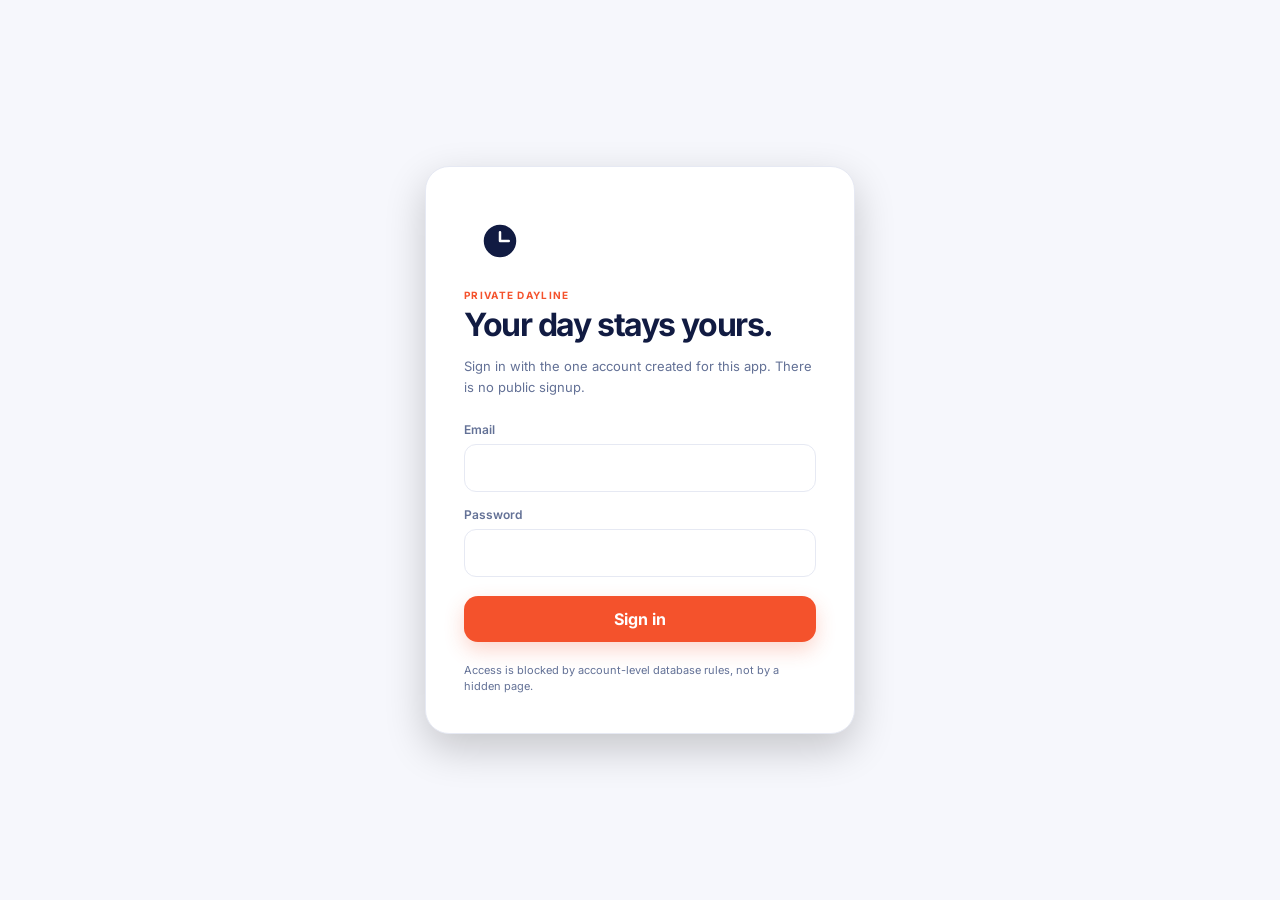
==== commit e5c53085: "Publish Dayline Sunrise UI for desktop and mobile" ====
--- a/index.html
+++ b/index.html
@@ -3,11 +3,11 @@
   <head>
     <meta charset="UTF-8" />
     <meta name="viewport" content="width=device-width, initial-scale=1.0, viewport-fit=cover" />
-    <meta name="theme-color" content="#faf9f6" />
+    <meta name="theme-color" content="#f6f7fc" />
     <meta name="mobile-web-app-capable" content="yes" />
     <meta name="apple-mobile-web-app-capable" content="yes" />
     <meta name="apple-mobile-web-app-status-bar-style" content="black-translucent" />
-    <meta name="apple-mobile-web-app-title" content="TimeTracker" />
+    <meta name="apple-mobile-web-app-title" content="Dayline" />
     <script>
       (() => {
         try {
@@ -16,17 +16,17 @@
           const preference = saved?.preferences?.theme || legacy || "system";
           const dark = preference === "dark" || (preference === "system" && matchMedia("(prefers-color-scheme: dark)").matches);
           document.documentElement.dataset.theme = dark ? "dark" : "light";
-          document.querySelector('meta[name="theme-color"]')?.setAttribute("content", dark ? "#121212" : "#faf9f6");
+          document.querySelector('meta[name="theme-color"]')?.setAttribute("content", dark ? "#111216" : "#f6f7fc");
         } catch {}
       })();
     </script>
     <meta name="description" content="Plan your day, manually track what happened, and understand where your time went." />
-    <link rel="manifest" href="/manifest.webmanifest" />
-    <link rel="icon" href="/icon-192.png" />
-    <link rel="apple-touch-icon" href="/icon-192.png" />
-    <title>TimeTracker — Make time for what matters</title>
-    <script type="module" crossorigin src="/assets/index-Bx30KrbA.js"></script>
-    <link rel="stylesheet" crossorigin href="/assets/index-BfN1OKuX.css">
+    <link rel="manifest" href="./manifest.webmanifest" />
+    <link rel="icon" href="./icon-192.png" />
+    <link rel="apple-touch-icon" href="./icon-192.png" />
+    <title>Dayline — Make time for what matters</title>
+    <script type="module" crossorigin src="/assets/index-DIx-225b.js"></script>
+    <link rel="stylesheet" crossorigin href="/assets/index-FNPZqRSC.css">
   </head>
   <body>
     <div id="root"></div>
--- a/assets/index-FNPZqRSC.css
+++ b/assets/index-FNPZqRSC.css
@@ -0,0 +1 @@
+@font-face{font-family:Inter;font-style:normal;font-display:swap;font-weight:400;src:url(/assets/inter-cyrillic-ext-400-normal-BQZuk6qB.woff2) format("woff2"),url(/assets/inter-cyrillic-ext-400-normal-DQukG94-.woff) format("woff");unicode-range:U+0460-052F,U+1C80-1C8A,U+20B4,U+2DE0-2DFF,U+A640-A69F,U+FE2E-FE2F}@font-face{font-family:Inter;font-style:normal;font-display:swap;font-weight:400;src:url(/assets/inter-cyrillic-400-normal-obahsSVq.woff2) format("woff2"),url(/assets/inter-cyrillic-400-normal-HOLc17fK.woff) format("woff");unicode-range:U+0301,U+0400-045F,U+0490-0491,U+04B0-04B1,U+2116}@font-face{font-family:Inter;font-style:normal;font-display:swap;font-weight:400;src:url(/assets/inter-greek-ext-400-normal-DGGRlc-M.woff2) format("woff2"),url(/assets/inter-greek-ext-400-normal-KugGGMne.woff) format("woff");unicode-range:U+1F00-1FFF}@font-face{font-family:Inter;font-style:normal;font-display:swap;font-weight:400;src:url(/assets/inter-greek-400-normal-B4URO6DV.woff2) format("woff2"),url(/assets/inter-greek-400-normal-q2sYcFCs.woff) format("woff");unicode-range:U+0370-0377,U+037A-037F,U+0384-038A,U+038C,U+038E-03A1,U+03A3-03FF}@font-face{font-family:Inter;font-style:normal;font-display:swap;font-weight:400;src:url(/assets/inter-vietnamese-400-normal-DMkecbls.woff2) format("woff2"),url(/assets/inter-vietnamese-400-normal-Bbgyi5SW.woff) format("woff");unicode-range:U+0102-0103,U+0110-0111,U+0128-0129,U+0168-0169,U+01A0-01A1,U+01AF-01B0,U+0300-0301,U+0303-0304,U+0308-0309,U+0323,U+0329,U+1EA0-1EF9,U+20AB}@font-face{font-family:Inter;font-style:normal;font-display:swap;font-weight:400;src:url(/assets/inter-latin-ext-400-normal-C1nco2VV.woff2) format("woff2"),url(/assets/inter-latin-ext-400-normal-77YHD8bZ.woff) format("woff");unicode-range:U+0100-02BA,U+02BD-02C5,U+02C7-02CC,U+02CE-02D7,U+02DD-02FF,U+0304,U+0308,U+0329,U+1D00-1DBF,U+1E00-1E9F,U+1EF2-1EFF,U+2020,U+20A0-20AB,U+20AD-20C0,U+2113,U+2C60-2C7F,U+A720-A7FF}@font-face{font-family:Inter;font-style:normal;font-display:swap;font-weight:400;src:url(/assets/inter-latin-400-normal-C38fXH4l.woff2) format("woff2"),url(/assets/inter-latin-400-normal-CyCys3Eg.woff) format("woff");unicode-range:U+0000-00FF,U+0131,U+0152-0153,U+02BB-02BC,U+02C6,U+02DA,U+02DC,U+0304,U+0308,U+0329,U+2000-206F,U+20AC,U+2122,U+2191,U+2193,U+2212,U+2215,U+FEFF,U+FFFD}@font-face{font-family:Inter;font-style:normal;font-display:swap;font-weight:500;src:url(/assets/inter-cyrillic-ext-500-normal-B0yAr1jD.woff2) format("woff2"),url(/assets/inter-cyrillic-ext-500-normal-BmqWE9Dz.woff) format("woff");unicode-range:U+0460-052F,U+1C80-1C8A,U+20B4,U+2DE0-2DFF,U+A640-A69F,U+FE2E-FE2F}@font-face{font-family:Inter;font-style:normal;font-display:swap;font-weight:500;src:url(/assets/inter-cyrillic-500-normal-BasfLYem.woff2) format("woff2"),url(/assets/inter-cyrillic-500-normal-CxZf_p3X.woff) format("woff");unicode-range:U+0301,U+0400-045F,U+0490-0491,U+04B0-04B1,U+2116}@font-face{font-family:Inter;font-style:normal;font-display:swap;font-weight:500;src:url(/assets/inter-greek-ext-500-normal-C4iEst2y.woff2) format("woff2"),url(/assets/inter-greek-ext-500-normal-2j5mBUwD.woff) format("woff");unicode-range:U+1F00-1FFF}@font-face{font-family:Inter;font-style:normal;font-display:swap;font-weight:500;src:url(/assets/inter-greek-500-normal-BIZE56-Y.woff2) format("woff2"),url(/assets/inter-greek-500-normal-Xzm54t5V.woff) format("woff");unicode-range:U+0370-0377,U+037A-037F,U+0384-038A,U+038C,U+038E-03A1,U+03A3-03FF}@font-face{font-family:Inter;font-style:normal;font-display:swap;font-weight:500;src:url(/assets/inter-vietnamese-500-normal-DOriooB6.woff2) format("woff2"),url(/assets/inter-vietnamese-500-normal-mJboJaSs.woff) format("woff");unicode-range:U+0102-0103,U+0110-0111,U+0128-0129,U+0168-0169,U+01A0-01A1,U+01AF-01B0,U+0300-0301,U+0303-0304,U+0308-0309,U+0323,U+0329,U+1EA0-1EF9,U+20AB}@font-face{font-family:Inter;font-style:normal;font-display:swap;font-weight:500;src:url(/assets/inter-latin-ext-500-normal-CV4jyFjo.woff2) format("woff2"),url(/assets/inter-latin-ext-500-normal-BxGbmqWO.woff) format("woff");unicode-range:U+0100-02BA,U+02BD-02C5,U+02C7-02CC,U+02CE-02D7,U+02DD-02FF,U+0304,U+0308,U+0329,U+1D00-1DBF,U+1E00-1E9F,U+1EF2-1EFF,U+2020,U+20A0-20AB,U+20AD-20C0,U+2113,U+2C60-2C7F,U+A720-A7FF}@font-face{font-family:Inter;font-style:normal;font-display:swap;font-weight:500;src:url(/assets/inter-latin-500-normal-Cerq10X2.woff2) format("woff2"),url(/assets/inter-latin-500-normal-BL9OpVg8.woff) format("woff");unicode-range:U+0000-00FF,U+0131,U+0152-0153,U+02BB-02BC,U+02C6,U+02DA,U+02DC,U+0304,U+0308,U+0329,U+2000-206F,U+20AC,U+2122,U+2191,U+2193,U+2212,U+2215,U+FEFF,U+FFFD}@font-face{font-family:Inter;font-style:normal;font-display:swap;font-weight:600;src:url(/assets/inter-cyrillic-ext-600-normal-Dfes3d0z.woff2) format("woff2"),url(/assets/inter-cyrillic-ext-600-normal-Bcila6Z-.woff) format("woff");unicode-range:U+0460-052F,U+1C80-1C8A,U+20B4,U+2DE0-2DFF,U+A640-A69F,U+FE2E-FE2F}@font-face{font-family:Inter;font-style:normal;font-display:swap;font-weight:600;src:url(/assets/inter-cyrillic-600-normal-CWCymEST.woff2) format("woff2"),url(/assets/inter-cyrillic-600-normal-4D_pXhcN.woff) format("woff");unicode-range:U+0301,U+0400-045F,U+0490-0491,U+04B0-04B1,U+2116}@font-face{font-family:Inter;font-style:normal;font-display:swap;font-weight:600;src:url(/assets/inter-greek-ext-600-normal-DRtmH8MT.woff2) format("woff2"),url(/assets/inter-greek-ext-600-normal-B8X0CLgF.woff) format("woff");unicode-range:U+1F00-1FFF}@font-face{font-family:Inter;font-style:normal;font-display:swap;font-weight:600;src:url(/assets/inter-greek-600-normal-plRanbMR.woff2) format("woff2"),url(/assets/inter-greek-600-normal-BZpKdvQh.woff) format("woff");unicode-range:U+0370-0377,U+037A-037F,U+0384-038A,U+038C,U+038E-03A1,U+03A3-03FF}@font-face{font-family:Inter;font-style:normal;font-display:swap;font-weight:600;src:url(/assets/inter-vietnamese-600-normal-Cc8MFFhd.woff2) format("woff2"),url(/assets/inter-vietnamese-600-normal-BuLX-rYi.woff) format("woff");unicode-range:U+0102-0103,U+0110-0111,U+0128-0129,U+0168-0169,U+01A0-01A1,U+01AF-01B0,U+0300-0301,U+0303-0304,U+0308-0309,U+0323,U+0329,U+1EA0-1EF9,U+20AB}@font-face{font-family:Inter;font-style:normal;font-display:swap;font-weight:600;src:url(/assets/inter-latin-ext-600-normal-D2bJ5OIk.woff2) format("woff2"),url(/assets/inter-latin-ext-600-normal-CIVaiw4L.woff) format("woff");unicode-range:U+0100-02BA,U+02BD-02C5,U+02C7-02CC,U+02CE-02D7,U+02DD-02FF,U+0304,U+0308,U+0329,U+1D00-1DBF,U+1E00-1E9F,U+1EF2-1EFF,U+2020,U+20A0-20AB,U+20AD-20C0,U+2113,U+2C60-2C7F,U+A720-A7FF}@font-face{font-family:Inter;font-style:normal;font-display:swap;font-weight:600;src:url(/assets/inter-latin-600-normal-LgqL8muc.woff2) format("woff2"),url(/assets/inter-latin-600-normal-CiBQ2DWP.woff) format("woff");unicode-range:U+0000-00FF,U+0131,U+0152-0153,U+02BB-02BC,U+02C6,U+02DA,U+02DC,U+0304,U+0308,U+0329,U+2000-206F,U+20AC,U+2122,U+2191,U+2193,U+2212,U+2215,U+FEFF,U+FFFD}@font-face{font-family:Inter;font-style:normal;font-display:swap;font-weight:700;src:url(/assets/inter-cyrillic-ext-700-normal-BjwYoWNd.woff2) format("woff2"),url(/assets/inter-cyrillic-ext-700-normal-LO58E6JB.woff) format("woff");unicode-range:U+0460-052F,U+1C80-1C8A,U+20B4,U+2DE0-2DFF,U+A640-A69F,U+FE2E-FE2F}@font-face{font-family:Inter;font-style:normal;font-display:swap;font-weight:700;src:url(/assets/inter-cyrillic-700-normal-CjBOestx.woff2) format("woff2"),url(/assets/inter-cyrillic-700-normal-DrXBdSj3.woff) format("woff");unicode-range:U+0301,U+0400-045F,U+0490-0491,U+04B0-04B1,U+2116}@font-face{font-family:Inter;font-style:normal;font-display:swap;font-weight:700;src:url(/assets/inter-greek-ext-700-normal-qfdV9bQt.woff2) format("woff2"),url(/assets/inter-greek-ext-700-normal-BoQ6DsYi.woff) format("woff");unicode-range:U+1F00-1FFF}@font-face{font-family:Inter;font-style:normal;font-display:swap;font-weight:700;src:url(/assets/inter-greek-700-normal-C3JjAnD8.woff2) format("woff2"),url(/assets/inter-greek-700-normal-BUv2fZ6O.woff) format("woff");unicode-range:U+0370-0377,U+037A-037F,U+0384-038A,U+038C,U+038E-03A1,U+03A3-03FF}@font-face{font-family:Inter;font-style:normal;font-display:swap;font-weight:700;src:url(/assets/inter-vietnamese-700-normal-DlLaEgI2.woff2) format("woff2"),url(/assets/inter-vietnamese-700-normal-BZaoP0fm.woff) format("woff");unicode-range:U+0102-0103,U+0110-0111,U+0128-0129,U+0168-0169,U+01A0-01A1,U+01AF-01B0,U+0300-0301,U+0303-0304,U+0308-0309,U+0323,U+0329,U+1EA0-1EF9,U+20AB}@font-face{font-family:Inter;font-style:normal;font-display:swap;font-weight:700;src:url(/assets/inter-latin-ext-700-normal-Ca8adRJv.woff2) format("woff2"),url(/assets/inter-latin-ext-700-normal-TidjK2hL.woff) format("woff");unicode-range:U+0100-02BA,U+02BD-02C5,U+02C7-02CC,U+02CE-02D7,U+02DD-02FF,U+0304,U+0308,U+0329,U+1D00-1DBF,U+1E00-1E9F,U+1EF2-1EFF,U+2020,U+20A0-20AB,U+20AD-20C0,U+2113,U+2C60-2C7F,U+A720-A7FF}@font-face{font-family:Inter;font-style:normal;font-display:swap;font-weight:700;src:url(/assets/inter-latin-700-normal-Yt3aPRUw.woff2) format("woff2"),url(/assets/inter-latin-700-normal-BLAVimhd.woff) format("woff");unicode-range:U+0000-00FF,U+0131,U+0152-0153,U+02BB-02BC,U+02C6,U+02DA,U+02DC,U+0304,U+0308,U+0329,U+2000-206F,U+20AC,U+2122,U+2191,U+2193,U+2212,U+2215,U+FEFF,U+FFFD}:root{color-scheme:light;--bg: #f3f5ff;--surface: #ffffff;--surface-2: #eef1ff;--surface-3: #e4e8fa;--ink: #101d4d;--muted: #66729a;--faint: #8a94b6;--line: #dce2f3;--line-strong: #c7d0eb;--violet: #6558f5;--violet-hover: #5548ea;--violet-soft: #ebeaff;--teal: #25aebb;--teal-soft: #e3f7f7;--red: #f05b60;--red-soft: #ffeaec;--orange: #ee9d5d;--orange-soft: #fff1e5;--blue: #5f8de8;--yellow: #e7ad31;--sidebar: #fbfcff;--sidebar-ink: #101d4d;--sidebar-muted: #707b9f;--shadow-soft: 0 10px 30px rgba(46, 58, 116, .08);--shadow-lifted: 0 18px 54px rgba(38, 47, 96, .16);--nav-height: 70px}:root[data-theme=dark]{color-scheme:dark;--bg: #0b1430;--surface: #111c3a;--surface-2: #172445;--surface-3: #213052;--ink: #f6f7ff;--muted: #abb5d5;--faint: #7f8bad;--line: #2a385b;--line-strong: #3d4d75;--violet: #7e72ff;--violet-hover: #9288ff;--violet-soft: #252452;--teal: #62d7dc;--teal-soft: #153b48;--red: #ff7475;--red-soft: #421f2b;--orange: #ffb16f;--orange-soft: #3b2b2c;--blue: #83abff;--yellow: #ffd45f;--sidebar: #0d1732;--sidebar-ink: #f6f7ff;--sidebar-muted: #a7b1d0;--shadow-soft: 0 12px 34px rgba(0, 0, 0, .2);--shadow-lifted: 0 22px 62px rgba(0, 0, 0, .4)}*{box-sizing:border-box}html{min-width:320px;min-height:100%;background:var(--bg);scroll-behavior:smooth}body{margin:0;min-width:320px;min-height:100vh;min-height:100dvh;overflow-x:hidden;overscroll-behavior-y:none;background:var(--bg);color:var(--ink);font-family:Inter,Segoe UI,sans-serif;-webkit-font-smoothing:antialiased;-webkit-tap-highlight-color:transparent}body:has(.modal[open]){overflow:hidden}button,input,select{font:inherit}button{color:inherit}button,select,input{touch-action:manipulation}button:focus-visible,input:focus-visible,select:focus-visible{outline:3px solid color-mix(in srgb,var(--violet) 40%,transparent);outline-offset:2px}::selection{background:var(--violet-soft);color:var(--ink)}.app-shell,.app-main{min-width:0;min-height:100vh;min-height:100dvh}.sidebar{display:none}.brand{border:0;background:transparent;color:inherit;display:flex;align-items:center;gap:10px;padding:0;font-size:19px;font-weight:700;letter-spacing:-.025em;cursor:pointer}.brand-mark{width:38px;height:38px;display:inline-grid;flex:0 0 auto;place-items:center}.brand-mark img{width:100%;height:100%;object-fit:contain}.brand-mark.large{width:72px;height:72px;margin-bottom:12px}.bottom-nav{position:fixed;z-index:40;right:0;bottom:0;left:0;min-height:calc(var(--nav-height) + env(safe-area-inset-bottom));padding:7px max(10px,env(safe-area-inset-right)) env(safe-area-inset-bottom) max(10px,env(safe-area-inset-left));border-top:1px solid var(--line);display:grid;grid-template-columns:repeat(3,minmax(0,1fr));gap:6px;background:var(--surface);box-shadow:0 -12px 34px #1c265114}.bottom-nav button{min-width:0;min-height:56px;padding:5px 8px;border:1px solid transparent;border-radius:15px;display:flex;flex-direction:column;align-items:center;justify-content:center;gap:3px;color:var(--faint);background:transparent;font-size:10px;font-weight:600;cursor:pointer}.bottom-nav button.active{border-color:color-mix(in srgb,var(--violet) 22%,var(--line));color:var(--violet);background:var(--violet-soft)}.topbar{min-height:122px;padding:calc(18px + env(safe-area-inset-top)) max(16px,env(safe-area-inset-right)) 18px max(16px,env(safe-area-inset-left));border-bottom:1px solid var(--line);display:flex;align-items:flex-end;justify-content:space-between;gap:14px;background:var(--bg)}.topbar>div:first-child{min-width:0}.topbar h1{margin:0;font-size:clamp(29px,9vw,36px);line-height:1.08;letter-spacing:-.045em}.subhead{margin:8px 0 0;overflow-wrap:anywhere;color:var(--muted);font-size:12px;line-height:1.4}.topbar-actions{display:flex;flex:0 0 auto;align-items:center;gap:7px}.topbar-actions .primary,.desktop-heading,.desktop-label{display:none}.mobile-heading,.mobile-label{display:inline}.page-content{width:100%;max-width:760px;margin:0 auto;padding:18px max(16px,env(safe-area-inset-right)) calc(104px + env(safe-area-inset-bottom)) max(16px,env(safe-area-inset-left))}.page-stack,.settings-stack{display:grid;gap:16px}.eyebrow,.section-kicker{margin:0 0 7px;color:var(--violet);font-size:10px;font-weight:700;letter-spacing:.13em}.primary,.secondary,.danger-button,.text-button,.icon-button,.timer-control,.timer-stop{min-height:46px;border:1px solid transparent;border-radius:14px;display:inline-flex;align-items:center;justify-content:center;gap:8px;font-weight:650;cursor:pointer;transition:color .15s ease,background .15s ease,border-color .15s ease,box-shadow .15s ease,transform .15s ease}.primary{padding:0 18px;color:#fff;background:var(--violet);box-shadow:0 8px 20px color-mix(in srgb,var(--violet) 24%,transparent)}.primary,.secondary{white-space:nowrap}.secondary{padding:0 16px;border-color:var(--line-strong);background:var(--surface)}.primary.small,.secondary.small{min-height:44px;padding:0 14px;font-size:13px}.text-button{min-height:44px;padding:0 5px;border:0;color:var(--muted);background:transparent}.icon-button{width:46px;flex:0 0 auto;padding:0;border-color:var(--line);color:var(--ink);background:var(--surface)}.icon-button.quiet{width:44px;min-height:44px;border-color:transparent;color:var(--muted);background:transparent}.icon-button.danger{color:var(--red)}button:disabled{cursor:not-allowed;opacity:.48;transform:none!important}.mobile-settings{display:inline-flex}.mobile-inline-summary{min-height:54px;border:0;border-radius:0;display:grid;grid-template-columns:repeat(3,minmax(0,1fr));overflow:visible;background:transparent;box-shadow:none}.mobile-inline-summary span{min-width:0;padding:7px 5px;display:flex;flex-direction:column;align-items:center;justify-content:center;gap:4px;color:var(--muted);font-size:clamp(9px,2.7vw,11px);text-align:center;white-space:nowrap}.mobile-inline-summary span+span{border-left:1px solid var(--line)}.mobile-inline-summary strong{color:var(--ink);font-size:clamp(13px,4vw,16px);letter-spacing:-.02em}.mobile-inline-summary span:nth-child(1) strong{color:var(--teal)}.mobile-inline-summary span:nth-child(2) strong{color:var(--red)}.mobile-inline-summary span:nth-child(3) strong{color:var(--violet)}.focus-hero{position:relative;min-width:0;padding:20px 18px 16px;border:1px solid var(--line-strong);border-radius:22px;display:grid;gap:20px;overflow:hidden;background:var(--surface);box-shadow:var(--shadow-soft)}.hero-copy{position:relative;min-width:0;min-height:102px;padding-right:86px}.focus-mascot{position:absolute;top:22px;right:-4px;width:86px;height:86px;object-fit:contain;pointer-events:none;-webkit-user-select:none;user-select:none}.focus-hero h2{max-width:100%;margin:0;overflow-wrap:anywhere;font-size:clamp(27px,8vw,34px);line-height:1.08;letter-spacing:-.045em}.focus-hero p:not(.section-kicker){margin:10px 0 0;color:var(--muted);font-size:13px;line-height:1.5}.hero-actions{width:100%;display:grid;gap:5px}.hero-actions .primary,.hero-actions .secondary{width:100%;min-height:52px}.hero-metrics{display:none}.positive-text{color:var(--teal)}.negative-text{color:var(--red)}.violet-text{color:var(--violet)}.section-panel{min-width:0;border:1px solid var(--line);border-radius:20px;overflow:hidden;background:var(--surface);box-shadow:var(--shadow-soft)}.section-heading{min-height:82px;padding:17px 16px;border-bottom:1px solid var(--line);display:flex;align-items:center;justify-content:space-between;gap:10px}.section-heading>div{min-width:0}.section-heading h2{margin:0;overflow-wrap:anywhere;font-size:clamp(17px,5vw,20px);line-height:1.2;letter-spacing:-.025em}.section-heading p:not(.section-kicker){margin:6px 0 0;color:var(--muted);font-size:12px}.activity-panel{border:0;border-radius:0;background:transparent;box-shadow:none}.activity-panel .section-heading{padding-right:0;padding-left:0}.activity-list,.plan-list{min-width:0;padding:0 14px 7px}.activity-panel .activity-list{padding-right:0;padding-left:0}.activity-row{min-width:0;min-height:108px;padding:12px 0;border-bottom:1px solid var(--line);display:grid;grid-template-columns:14px minmax(0,1fr) 44px;align-items:center;gap:9px}.activity-row:last-child,.plan-row:last-child{border-bottom:0}.time-column{display:none}.timeline-dot{width:10px;height:10px;border-radius:50%;background:var(--dot);box-shadow:0 0 0 5px color-mix(in srgb,var(--dot) 14%,transparent)}.activity-copy{min-width:0}.activity-copy>div{min-width:0;display:flex;align-items:center;flex-wrap:wrap;gap:6px 8px}.activity-copy strong{min-width:0;overflow:hidden;text-overflow:ellipsis;white-space:nowrap;font-size:14px}.activity-copy p{margin:6px 0 0;overflow-wrap:anywhere;color:var(--muted);font-size:11px;line-height:1.45}.activity-copy small{display:block;margin-top:6px;overflow-wrap:anywhere;color:var(--red);font-size:11px}.category-pill{flex:0 0 auto;padding:4px 7px;border:1px solid color-mix(in srgb,var(--category) 38%,transparent);border-radius:7px;color:var(--category);background:color-mix(in srgb,var(--category) 11%,transparent);font-size:9px;font-weight:700;letter-spacing:.035em}.planned-pill{--category: var(--violet)}.row-actions{min-width:0;display:flex;flex-direction:column;align-items:center;justify-content:center}.planned-row{opacity:.86}.planned-row .row-actions .text-button{min-width:44px;padding-inline:3px;color:var(--violet);font-size:10px;line-height:1.15;white-space:normal}.empty-state{min-height:238px;padding:36px 20px;display:flex;flex-direction:column;align-items:center;justify-content:center;text-align:center}.empty-state>span{width:50px;height:50px;border:1px solid var(--line);border-radius:17px;display:grid;place-items:center;color:var(--violet);background:var(--violet-soft)}.empty-state strong{margin-top:16px;font-size:17px}.empty-state p{max-width:390px;margin:8px 0 18px;color:var(--muted);font-size:13px;line-height:1.55}.plan-toolbar{min-width:0;display:flex;align-items:flex-start;justify-content:space-between;flex-wrap:wrap;gap:12px}.plan-toolbar>div{min-width:0;flex:1 1 210px}.plan-toolbar>.primary{flex:0 0 auto}.plan-summary{margin:9px 0 0;display:flex;align-items:center;gap:8px;color:var(--muted);font-size:11px}.plan-summary i{width:3px;height:3px;border-radius:50%;background:var(--faint)}.date-pager{min-width:0;display:grid;grid-template-columns:46px minmax(100px,1fr) 46px;align-items:center;gap:5px}.date-label{min-width:0;min-height:46px;padding:4px 8px;border:0;display:grid;gap:2px;color:var(--ink);background:transparent;font-size:13px;font-weight:700;text-align:center;cursor:pointer}.date-label small{display:none;color:var(--muted);font-size:10px;font-weight:400}.form-panel{overflow:visible}.plan-form,.activity-form{padding:18px 16px calc(20px + env(safe-area-inset-bottom));display:grid;grid-template-columns:minmax(0,1fr);gap:15px}.plan-form .wide,.activity-form .wide{grid-column:1 / -1}.field{min-width:0;display:grid;align-content:start;gap:7px}.field label,.quality-field legend{color:var(--muted);font-size:12px;font-weight:600}.field label small{color:var(--faint);font-weight:400}.field input,.field select,.number-setting input,.category-settings input[type=text],.goal-settings input,.goal-settings select{width:100%;min-width:0;min-height:48px;padding:0 12px;border:1px solid var(--line-strong);border-radius:12px;color:var(--ink);background:var(--surface);font-size:16px}.field input::placeholder{color:var(--faint)}.time-field{min-width:0}.time-trigger{width:100%;min-height:52px;padding:0 14px;border:1px solid var(--tt-line, var(--line-strong));border-radius:12px;display:flex;align-items:center;justify-content:space-between;gap:10px;background:var(--tt-bg, var(--surface));color:var(--tt-ink, var(--ink));font-size:16px;font-weight:600;font-variant-numeric:tabular-nums;cursor:pointer}.time-trigger.empty span{color:var(--tt-muted, var(--muted));font-weight:500}.time-trigger svg{flex:0 0 auto;color:var(--tt-accent, var(--violet))}.time-trigger:focus-visible{outline:2px solid var(--tt-accent, var(--violet));outline-offset:2px}.time-editor{margin-top:8px;padding:12px;border:1px solid var(--tt-line, var(--line-strong));border-radius:14px;background:var(--tt-surface, var(--surface))}.time-editor-parts{display:grid;grid-template-columns:minmax(0,1fr) minmax(0,1fr) auto;gap:8px;align-items:end}.time-editor-parts label{display:grid;gap:5px;color:var(--tt-muted, var(--muted));font-size:11px;font-weight:600}.time-editor-parts input{width:100%;min-width:0;min-height:48px;padding:0 4px;border:1px solid var(--tt-line, var(--line-strong));border-radius:10px;background:var(--tt-bg, var(--surface));color:var(--tt-ink, var(--ink));font-size:19px;text-align:center;font-variant-numeric:tabular-nums}.time-period{min-height:48px;display:flex;border:1px solid var(--tt-line, var(--line-strong));border-radius:10px;overflow:hidden}.time-period button{min-width:42px;border:0;background:var(--tt-bg, var(--surface));color:var(--tt-muted, var(--muted));font-size:12px;font-weight:700}.time-period button.selected{background:var(--tt-soft, var(--violet-soft));color:var(--tt-accent, var(--violet))}.time-editor-actions{display:flex;justify-content:flex-end;align-items:center;gap:10px;margin-top:12px}.time-editor-actions button{min-height:42px;border:0;border-radius:9px;padding:0 12px;font-size:12px;font-weight:650;cursor:pointer}.time-now{margin-right:auto;background:transparent;color:var(--tt-accent, var(--violet))}.time-done{background:var(--tt-accent, var(--violet));color:var(--tt-bg, #fff)}.time-done:disabled{opacity:.45;cursor:default}@media(max-width:359px){.time-editor-parts{gap:5px}.time-period button{min-width:35px}}.form-actions{grid-column:1 / -1;display:flex;align-items:center;justify-content:flex-end;gap:10px}.form-actions .primary{flex:1}.form-error{grid-column:1 / -1;margin:0;color:var(--red);font-size:13px;scroll-margin-block:90px}.plan-entry{border-bottom:1px solid var(--line)}.plan-entry:last-child{border-bottom:0}.plan-entry.editing{background:var(--violet-soft)}.plan-entry .plan-form{border-top:1px solid var(--line)}.plan-row{min-width:0;min-height:146px;padding:15px 0;display:grid;grid-template-columns:4px minmax(0,1fr) 44px;grid-template-areas:"line time actions" "line copy actions";align-items:center;gap:6px 12px}.plan-index{display:none}.plan-time{grid-area:time;min-width:0;display:flex;align-items:center;flex-wrap:wrap;gap:5px 8px;color:var(--muted);font-size:11px}.plan-time strong{color:var(--ink)}.plan-line{grid-area:line;align-self:stretch;width:4px;border-radius:6px;background:var(--category)}.plan-copy{grid-area:copy;min-width:0}.plan-copy strong{display:block;overflow-wrap:anywhere;font-size:14px}.plan-copy p{margin:6px 0 0;color:var(--muted);font-size:11px;line-height:1.4}.plan-row .row-actions{grid-area:actions}.target-strip{min-height:92px;padding:16px;border:1px solid var(--line);border-radius:18px;display:grid;grid-template-columns:auto minmax(0,1fr);align-items:center;gap:12px;color:var(--violet);background:var(--surface);box-shadow:var(--shadow-soft)}.target-strip>div:nth-child(2){display:grid;gap:4px;color:var(--ink)}.target-strip span{color:var(--muted);font-size:12px}.target-track{grid-column:1 / -1;height:7px;border-radius:99px;overflow:hidden;background:var(--surface-3)}.target-track span{display:block;height:100%;border-radius:inherit;background:var(--violet)}.plan-layout{min-width:0;display:grid;gap:16px}.goal-targets{min-width:0;padding:20px 18px;border:1px solid var(--line);border-radius:20px;background:var(--surface);box-shadow:var(--shadow-soft)}.goal-targets h2{margin:0 0 20px;font-size:16px}.goal-targets p{margin:4px 0 0;color:var(--muted);font-size:12px}.goal-progress{margin-bottom:20px}.goal-progress strong{margin-bottom:10px;display:flex;justify-content:space-between;gap:10px;font-size:12px;font-weight:600}.goal-progress strong span{color:var(--violet)}.review-toolbar{min-width:0;display:flex;flex-direction:column;align-items:stretch;gap:8px}.review-toolbar>span{color:var(--muted);font-size:11px;text-align:center}.week-pager{min-width:0;display:grid;grid-template-columns:46px minmax(0,1fr) 46px;align-items:center;gap:6px}.week-pager strong{min-width:0;overflow-wrap:anywhere;font-size:12px;text-align:center}.metrics-grid{min-width:0;border:1px solid var(--line);border-radius:18px;display:grid;grid-template-columns:repeat(3,minmax(0,1fr));overflow:hidden;background:var(--surface);box-shadow:var(--shadow-soft)}.metric{min-width:0;min-height:96px;padding:13px 8px;border-right:1px solid var(--line);display:grid;align-content:center;gap:5px;text-align:center}.metric:last-child{border-right:0}.metric>span{color:var(--muted);font-size:clamp(8px,2.8vw,10px);font-weight:600;letter-spacing:.035em}.metric strong{min-width:0;overflow-wrap:anywhere;font-size:clamp(18px,6vw,25px);line-height:1;letter-spacing:-.04em}.metric small{color:var(--faint);font-size:9px;line-height:1.25}.metric.positive strong{color:var(--teal)}.metric.negative strong{color:var(--red)}.review-chart .section-heading{align-items:flex-start;flex-direction:column}.legend{display:flex;flex-wrap:wrap;gap:12px;color:var(--muted);font-size:10px}.legend span{display:flex;align-items:center;gap:6px}.legend span:before{content:"";width:16px;height:5px;border-radius:99px;background:var(--violet)}.legend .actual:before{background:var(--teal)}.bar-chart{min-height:206px;padding:20px 12px 22px;display:grid;grid-template-columns:repeat(7,minmax(0,1fr));gap:4px}.bar-row{min-width:0;padding:0;border:0;display:grid;grid-template-rows:132px auto auto;gap:7px;color:inherit;background:transparent;cursor:pointer}.bar-label{grid-row:2;display:flex;flex-direction:column;align-items:center;gap:2px}.bar-label strong{font-size:10px}.bar-label span{color:var(--faint);font-size:9px}.bar-row small{grid-row:3;overflow-wrap:anywhere;color:var(--muted);font-size:9px;text-align:center}.bar-pair{grid-row:1;height:132px;border-bottom:1px solid var(--line);display:flex;align-items:flex-end;justify-content:center;gap:3px;background:var(--surface-2)}.bar-pair span{width:min(12px,38%);height:0;border-radius:5px 5px 0 0}.planned-bar{background:var(--violet)}.actual-bar{background:var(--teal)}.review-grid{display:grid;gap:16px}.compact-panel .section-heading{min-height:78px}.breakdown-list{padding:8px 16px 14px}.breakdown-list>div{min-height:54px;border-bottom:1px solid var(--line);display:grid;grid-template-columns:10px minmax(0,1fr) auto;align-items:center;gap:10px;font-size:12px}.breakdown-list>div:last-child{border-bottom:0}.breakdown-list>div>span:last-child{color:var(--muted)}.breakdown-list strong{min-width:0;overflow-wrap:anywhere}.color-dot{width:9px;height:9px;border-radius:50%;background:var(--category)}.color-dot.red{background:var(--red)}.muted-copy{margin:0;padding:28px 16px 32px;color:var(--muted);font-size:12px}.week-note{min-height:104px;padding:20px 18px;border:1px solid color-mix(in srgb,var(--teal) 25%,var(--line));border-radius:20px;display:flex;align-items:flex-start;gap:12px;color:var(--teal);background:var(--teal-soft)}.week-note>span{width:36px;height:36px;flex:0 0 auto;border-radius:13px;display:grid;place-items:center;color:var(--teal);background:var(--surface)}.week-note .section-kicker{color:var(--teal)}.week-note strong{color:var(--ink);font-size:13px;line-height:1.55}.settings-stack{max-width:900px}.settings-group{min-width:0;padding:20px 18px;border:1px solid var(--line);border-radius:20px;display:flex;flex-direction:column;align-items:stretch;gap:18px;background:var(--surface);box-shadow:var(--shadow-soft)}.settings-group>div{min-width:0;max-width:100%}.settings-group h2{margin:0;font-size:16px}.settings-group p{max-width:520px;margin:7px 0 0;overflow-wrap:anywhere;color:var(--muted);font-size:12px;line-height:1.55}.settings-group.vertical{align-items:stretch}.segmented{width:100%;min-width:0;padding:4px;border:1px solid var(--line);border-radius:15px;display:grid;grid-template-columns:repeat(3,minmax(0,1fr));background:var(--surface-2)}.segmented button{min-width:0;min-height:44px;padding:0 6px;border:1px solid transparent;border-radius:11px;display:flex;align-items:center;justify-content:center;gap:5px;color:var(--muted);background:transparent;font-size:12px;cursor:pointer}.segmented button.active{border-color:color-mix(in srgb,var(--violet) 24%,var(--line));color:var(--violet);background:var(--surface);box-shadow:0 5px 14px #222d5e14}.category-settings,.goal-settings{width:100%;display:grid;gap:8px}.category-settings>div{min-width:0;min-height:54px;border-bottom:1px solid var(--line);display:grid;grid-template-columns:30px minmax(0,1fr) auto;align-items:center;gap:8px}.category-settings>div:last-child{border-bottom:0}.category-setting-row>strong{min-width:0;overflow-wrap:anywhere;font-size:13px}.category-color,.new-color{width:13px;height:13px;margin-left:5px;border-radius:50%;background:var(--category)}.new-color{background:var(--violet)}.category-actions{display:flex}.category-settings input[type=color]{width:30px;height:30px;padding:1px;border:1px solid var(--line);border-radius:50%;background:transparent;overflow:hidden}.category-settings input:not([type=color]){width:100%;min-width:0;min-height:46px;padding:0 10px;border:1px solid var(--line);border-radius:11px;color:var(--ink);background:var(--surface);font-size:16px}.number-setting{display:flex;align-items:center;gap:10px;color:var(--muted);font-size:12px}.number-setting input{width:94px}.goal-setting{min-width:0;min-height:64px;padding:8px 0;border-bottom:1px solid var(--line);display:flex;align-items:center;flex-wrap:wrap;gap:8px;font-size:12px}.goal-setting strong{min-width:100px;flex:1 1 120px;overflow-wrap:anywhere}.goal-setting strong small{display:block;color:var(--muted);font-size:10px;font-weight:400}.goal-setting>span{color:var(--muted);font-size:10px;white-space:nowrap}.goal-settings input{width:72px;min-height:44px;font-size:15px}.goal-settings select{min-height:46px;font-size:15px}.goal-add{padding-block:12px;display:grid;grid-template-columns:minmax(0,1fr) 78px;gap:8px}.goal-add .secondary{grid-column:1 / -1}.goal-toggle{width:46px;min-width:46px;height:28px;padding:4px;border:0;border-radius:99px;background:var(--surface-3);cursor:pointer}.goal-toggle span{display:block;width:20px;height:20px;border-radius:50%;background:var(--muted);transition:transform .16s ease,background .16s ease}.goal-toggle[aria-checked=true]{background:var(--violet)}.goal-toggle[aria-checked=true] span{transform:translate(18px);background:#fff}.sync-badge{min-height:44px;padding:10px 13px;border-radius:12px;display:flex;align-items:center;gap:8px;color:var(--muted);background:var(--surface-2);font-size:12px;font-weight:600}.sync-badge.success{color:var(--teal);background:var(--teal-soft)}.button-row{width:100%;display:flex;flex-wrap:wrap;gap:8px}.button-row .secondary{flex:1 1 120px}.danger-zone{border-color:color-mix(in srgb,var(--red) 35%,var(--line))}.danger-button{padding:0 16px;border-color:color-mix(in srgb,var(--red) 34%,var(--line));color:var(--red);background:var(--red-soft)}.inline-notice{position:relative;margin:0 0 16px;padding:14px 48px 14px 16px;border:1px solid color-mix(in srgb,var(--violet) 24%,var(--line));border-radius:14px;color:var(--ink);background:var(--violet-soft);font-size:12px;line-height:1.55}.inline-notice .icon-button{position:absolute;top:4px;right:4px}.sync-status{margin:0 0 12px;color:var(--muted);font-size:11px}.modal::backdrop{background:#050b1ec2}.modal{width:100%;max-width:100%;max-height:92vh;max-height:92dvh;margin:auto 0 0;padding:0;border:1px solid var(--line-strong);border-radius:26px 26px 0 0;overflow-y:auto;overscroll-behavior:contain;color:var(--ink);background:var(--surface);box-shadow:var(--shadow-lifted)}.modal-heading{position:sticky;z-index:2;top:0;padding:20px max(18px,env(safe-area-inset-right)) 16px max(18px,env(safe-area-inset-left));border-bottom:1px solid var(--line);display:flex;justify-content:space-between;gap:14px;background:var(--surface)}.modal-heading h2{margin:0;font-size:23px;letter-spacing:-.035em}.modal-heading p:not(.section-kicker){margin:7px 0 0;color:var(--muted);font-size:12px;line-height:1.45}.modal .form-actions{position:sticky;z-index:2;bottom:calc(-20px - env(safe-area-inset-bottom));margin:4px -16px calc(-20px - env(safe-area-inset-bottom));padding:12px 16px calc(12px + env(safe-area-inset-bottom));border-top:1px solid var(--line);background:var(--surface)}.activity-form .form-grid{display:grid;grid-template-columns:minmax(0,1fr);gap:14px}.study-outcome{border-top:1px solid var(--line);padding-top:14px}.study-outcome-details{display:grid;grid-template-columns:repeat(2,minmax(0,1fr));gap:13px;margin-top:7px}.study-outcome-details .wide{grid-column:1 / -1}.study-outcome-extra{margin-top:2px}.study-outcome-extra summary{min-height:44px;display:flex;align-items:center;color:var(--violet);font-size:13px;font-weight:600;cursor:pointer}.complete-task-choice{display:flex;align-items:center;gap:10px;min-height:44px;color:var(--ink);font-size:13px}.complete-task-choice input{width:18px;height:18px;accent-color:var(--violet)}.catchup-form-note{margin:0;font-size:12px;line-height:1.45}@media(max-width:380px){.study-outcome-details{grid-template-columns:minmax(0,1fr)}}.quality-field{min-width:0;margin:0;padding:0;border:0}.quality-field legend{margin-bottom:9px}.quality-options{display:grid;grid-template-columns:repeat(2,minmax(0,1fr));gap:8px}.quality-options label{min-width:0;min-height:46px;padding:0 8px;border:1px solid var(--line);border-radius:12px;display:flex;align-items:center;justify-content:center;gap:7px;color:var(--muted);background:var(--surface);font-size:11px;cursor:pointer}.quality-options label.selected{border-color:var(--quality);color:var(--ink);background:color-mix(in srgb,var(--quality) 11%,var(--surface))}.quality-options input{position:absolute;opacity:0;pointer-events:none}.quality-options label span{width:8px;height:8px;flex:0 0 auto;border-radius:50%;background:var(--quality)}.quality-options label:has(input:focus-visible){outline:3px solid color-mix(in srgb,var(--violet) 38%,transparent);outline-offset:2px}.timer-dock{position:fixed;z-index:50;right:max(10px,env(safe-area-inset-right));bottom:calc(var(--nav-height) + env(safe-area-inset-bottom) + 10px);left:max(10px,env(safe-area-inset-left));min-width:0;min-height:104px;padding:10px;border:1px solid var(--line-strong);border-radius:20px;display:grid;grid-template-columns:38px minmax(0,1fr) 44px 58px;grid-template-areas:"mascot copy copy discard" "time time toggle stop";align-items:center;gap:7px;background:var(--surface);box-shadow:var(--shadow-lifted)}.timer-mascot{grid-area:mascot;width:38px;height:38px;object-fit:contain}.timer-dock>div{grid-area:copy;min-width:0;display:grid;gap:2px}.timer-dock small{color:var(--violet);font-size:8px;font-weight:700;letter-spacing:.11em}.timer-dock strong{min-width:0;overflow:hidden;text-overflow:ellipsis;white-space:nowrap;font-size:12px}.timer-dock time{grid-area:time;min-width:0;font-variant-numeric:tabular-nums;font-size:16px;font-weight:700;letter-spacing:-.02em}.timer-control{grid-area:toggle;width:44px;min-height:44px;padding:0;border-color:var(--line);color:var(--violet);background:var(--surface-2)}.timer-stop{grid-area:stop;min-height:44px;padding:0 10px;border:0;color:#fff;background:var(--violet);font-size:11px}.timer-dock .discard-timer{grid-area:discard;width:44px;color:var(--muted);background:transparent}.has-timer .page-content{padding-bottom:calc(230px + env(safe-area-inset-bottom))}.login-page,.loading-page{min-height:100vh;min-height:100dvh;padding:calc(24px + env(safe-area-inset-top)) max(16px,env(safe-area-inset-right)) calc(24px + env(safe-area-inset-bottom)) max(16px,env(safe-area-inset-left));display:grid;place-items:center;background:var(--bg)}.login-card{width:min(430px,100%);padding:28px 22px;border:1px solid var(--line);border-radius:24px;background:var(--surface);box-shadow:var(--shadow-lifted)}.login-card h1{margin:0;font-size:32px;line-height:1.08;letter-spacing:-.045em}.login-card>p:not(.eyebrow){margin:13px 0 24px;color:var(--muted);font-size:13px;line-height:1.6}.login-card form{display:grid;gap:15px}.login-card form .primary{margin-top:4px}.login-card>small{display:block;margin-top:20px;color:var(--faint);font-size:11px;line-height:1.5}.loading-page{align-content:center;gap:12px;color:var(--muted)}.sr-only{position:absolute;width:1px;height:1px;padding:0;margin:-1px;overflow:hidden;clip-path:inset(50%);white-space:nowrap;border:0}@media(hover:hover){.primary:hover{background:var(--violet-hover);transform:translateY(-1px)}.secondary:hover,.icon-button:hover{border-color:var(--violet);color:var(--violet);background:var(--violet-soft)}.text-button:hover{color:var(--violet)}.icon-button.danger:hover{border-color:transparent;color:var(--red);background:var(--red-soft)}.bar-row:hover,.bottom-nav button:hover{color:var(--violet)}}@media(min-width:390px){.timer-dock{min-height:68px;grid-template-columns:38px minmax(52px,1fr) auto 44px 58px 44px;grid-template-areas:"mascot copy time toggle stop discard"}.timer-dock .discard-timer{width:44px}.has-timer .page-content{padding-bottom:calc(188px + env(safe-area-inset-bottom))}}@media(min-width:520px){.topbar,.page-content{padding-right:max(24px,env(safe-area-inset-right));padding-left:max(24px,env(safe-area-inset-left))}.focus-hero,.section-heading,.settings-group,.goal-targets{padding-right:22px;padding-left:22px}.activity-list,.plan-list{padding-right:20px;padding-left:20px}.hero-copy{padding-right:110px}.focus-mascot{width:104px;height:104px}.review-chart .section-heading{flex-direction:row;align-items:center}.bar-chart{gap:9px;padding-right:20px;padding-left:20px}}@media(min-width:700px){.page-content{padding-top:26px}.page-stack,.settings-stack{gap:20px}.plan-form{grid-template-columns:repeat(2,minmax(0,1fr))}.plan-form .wide{grid-column:1 / -1}.activity-form .form-grid{grid-template-columns:repeat(2,minmax(0,1fr))}.quality-options{grid-template-columns:repeat(4,minmax(0,1fr))}.review-grid{grid-template-columns:repeat(2,minmax(0,1fr))}.settings-group{flex-direction:row;align-items:center;justify-content:space-between;gap:28px}.settings-group.vertical{flex-direction:column;align-items:stretch}.segmented{width:min(330px,100%);flex:0 0 auto}.category-settings,.goal-settings{max-width:540px}.modal{width:min(650px,calc(100% - 40px));max-height:calc(100dvh - 40px);margin:auto;border-radius:24px}.modal-heading{padding:22px 24px 18px}.activity-form{padding:22px 24px 26px}}@media(min-width:1024px){:root{--nav-height: 0px}.sidebar{position:fixed;z-index:30;inset:0 auto 0 0;width:204px;padding:calc(28px + env(safe-area-inset-top)) 18px calc(26px + env(safe-area-inset-bottom));border-right:1px solid var(--line);display:flex;flex-direction:column;color:var(--sidebar-ink);background:var(--sidebar)}.sidebar .brand{gap:11px;padding:0 10px 34px}.sidebar nav{display:grid;gap:8px}.sidebar nav button,.settings-link{min-height:50px;padding:0 14px;border:1px solid transparent;border-radius:15px;display:flex;align-items:center;gap:12px;color:var(--sidebar-muted);background:transparent;font-weight:550;text-align:left;cursor:pointer}.sidebar nav button.active,.settings-link.active{border-color:color-mix(in srgb,var(--violet) 22%,var(--line));color:var(--violet);background:var(--violet-soft)}.settings-link{margin-top:auto}.bottom-nav{display:none}.app-main{margin-left:204px}.topbar{min-height:126px;padding:28px clamp(34px,4vw,58px) 24px;align-items:flex-end}.topbar h1{font-size:clamp(32px,3vw,42px)}.subhead{margin-top:9px;font-size:14px}.desktop-heading,.desktop-label{display:inline}.mobile-heading,.mobile-label,.mobile-settings{display:none}.topbar-actions .primary{display:inline-flex}.page-content{width:min(1160px,calc(100% - 64px));max-width:none;padding:34px 0 120px}.page-stack,.settings-stack{gap:24px}.mobile-inline-summary{display:none}.focus-hero{min-height:344px;padding:30px 32px;grid-template-columns:minmax(0,1.15fr) minmax(245px,.75fr);grid-template-areas:"copy metrics" "actions metrics";align-items:center;gap:4px 42px;border-radius:24px}.hero-copy{grid-area:copy;min-height:150px;padding-right:150px}.focus-mascot{top:20px;right:4px;width:138px;height:138px}.focus-hero h2{font-size:clamp(35px,3.4vw,48px)}.focus-hero p:not(.section-kicker){font-size:14px}.hero-actions{grid-area:actions;width:min(430px,100%);align-self:start}.hero-metrics{grid-area:metrics;align-self:stretch;padding-left:38px;border-left:1px solid var(--line);display:grid;align-content:center}.hero-metrics>div{min-height:78px;border-bottom:1px solid var(--line);display:flex;align-items:center;justify-content:space-between;gap:18px}.hero-metrics>div:last-child{border-bottom:0}.hero-metrics span{color:var(--muted);font-size:13px}.hero-metrics strong{font-size:28px;letter-spacing:-.04em}.section-panel{border-radius:22px}.section-heading{min-height:96px;padding:22px 26px}.section-heading h2{font-size:21px}.activity-list,.plan-list{padding:0 26px 8px}.activity-panel{border:1px solid var(--line);border-radius:22px}.activity-panel .section-heading{padding:22px 26px}.activity-panel .activity-list{padding:0 26px 8px}.activity-row{min-height:102px;padding:10px 0;grid-template-columns:112px 16px minmax(0,1fr) auto;gap:14px}.time-column{display:grid;gap:5px}.time-column strong{font-size:12px}.time-column span{color:var(--faint);font-size:11px}.activity-copy strong{font-size:15px}.activity-copy p{font-size:12px}.row-actions{flex-direction:row}.planned-row .row-actions .text-button{padding-inline:8px;font-size:12px;white-space:nowrap}.plan-toolbar{min-height:58px;align-items:center;flex-wrap:nowrap}.plan-summary{margin-left:8px;font-size:12px}.date-pager{width:310px;grid-template-columns:46px minmax(190px,1fr) 46px}.date-label small{display:block}.plan-form{padding:24px 26px 26px;grid-template-columns:2fr 1fr 1fr 1.2fr;gap:16px}.plan-form .wide{grid-column:auto}.field input,.field select,.number-setting input,.category-settings input[type=text],.goal-settings input,.goal-settings select{font-size:14px}.form-actions .primary{flex:0 0 auto}.plan-row{min-height:104px;padding:0;grid-template-columns:42px 132px 4px minmax(0,1fr) auto;grid-template-areas:"index time line copy actions";gap:16px}.plan-index{grid-area:index;display:block;color:var(--faint);font-size:11px;font-weight:600}.plan-time{display:grid;gap:5px;font-size:12px}.plan-line{margin:17px 0}.plan-copy strong{font-size:15px}.plan-layout.with-goals{grid-template-columns:minmax(0,1fr) 248px;gap:22px}.goal-targets{align-self:start;padding:22px 20px}.review-toolbar{min-height:58px;flex-direction:row;align-items:center;justify-content:space-between}.review-toolbar>span{text-align:right}.week-pager{width:320px}.metrics-grid{border-radius:20px}.metric{min-height:126px;padding:22px 24px;text-align:left}.metric>span{font-size:11px}.metric strong{font-size:34px}.metric small{font-size:11px}.review-chart .section-heading{flex-direction:row;align-items:center}.bar-chart{min-height:250px;padding:26px 28px 30px;gap:18px}.bar-row{grid-template-rows:170px auto auto;gap:9px}.bar-pair{height:170px}.bar-label{flex-direction:row;justify-content:center;gap:5px}.bar-label strong{font-size:11px}.bar-row small{font-size:10px}.breakdown-list{padding:10px 24px 18px}.week-note{padding:23px 26px}.settings-group{padding:24px 26px}.settings-group h2{font-size:17px}.settings-group p{font-size:13px}.category-settings,.goal-settings{max-width:580px}.goal-add{grid-template-columns:minmax(0,1fr) 88px auto}.goal-add .secondary{grid-column:auto}.timer-dock{right:28px;bottom:28px;left:auto;width:min(590px,calc(100% - 260px));min-height:74px;padding:10px 12px;border-radius:22px;grid-template-columns:46px minmax(80px,1fr) auto 46px auto 42px;grid-template-areas:"mascot copy time toggle stop discard";gap:10px}.timer-mascot{width:46px;height:46px}.timer-dock strong{font-size:13px}.timer-dock time{font-size:18px}.timer-stop{padding-inline:14px}.has-timer .page-content{padding-bottom:160px}.login-card{padding:38px}}@media(min-width:1220px){.sidebar{width:220px;padding-right:22px;padding-left:22px}.app-main{margin-left:220px}.page-content{width:min(1180px,calc(100% - 80px))}.focus-hero{grid-template-columns:minmax(0,1.25fr) minmax(280px,.75fr);gap:4px 54px}.hero-metrics{padding-left:46px}}@media(max-height:480px)and (orientation:landscape)and (max-width:1023px){.topbar{min-height:88px;padding-top:max(10px,env(safe-area-inset-top));padding-bottom:12px}.page-content{padding-top:12px}.focus-hero{grid-template-columns:minmax(0,1fr) minmax(230px,.8fr);align-items:center;gap:18px}.hero-copy{min-height:82px;padding-right:86px}.focus-mascot{top:8px;width:78px;height:78px}.hero-actions{align-self:center}}@media(display-mode:standalone)and (max-width:1023px){.topbar{padding-top:calc(20px + env(safe-area-inset-top))}}@media(prefers-reduced-motion:reduce){*,*:before,*:after{scroll-behavior:auto!important;transition:none!important}}:root{--tt-bg: #faf9f6;--tt-surface: #fff;--tt-ink: #24232a;--tt-muted: #6e6b77;--tt-line: #e8e5ed;--tt-accent: #7541d7;--tt-soft: #f2ecfb;--tt-track: #ebe8ed;--tt-green: #457641;--tt-useful: #a65a23}:root[data-theme=dark]{--tt-bg: #121212;--tt-surface: #191919;--tt-ink: #f1f0f2;--tt-muted: #aaa6af;--tt-line: #303030;--tt-accent: #b295f3;--tt-soft: #26212f;--tt-track: #343434;--tt-green: #a6c78d;--tt-useful: #f1b37d}html,body{background:var(--tt-bg);color:var(--tt-ink)}.tt-app{font-family:Inter,system-ui,sans-serif;font-size:14px;line-height:1.5;min-height:100dvh;color:var(--tt-ink);background:var(--tt-bg);--text: var(--tt-ink);--text-secondary: var(--tt-muted);--bg: var(--tt-bg);--surface: var(--tt-surface);--border: var(--tt-line);--purple: var(--tt-accent);--violet: var(--tt-accent)}.tt-app *{box-sizing:border-box;min-width:0}.tt-app h1,.tt-app h2,.tt-app h3,.tt-app p{margin:0}.tt-app h1{font-size:26px;letter-spacing:-.8px}.tt-app h2{font-size:16px;line-height:1.4;letter-spacing:-.25px;font-weight:650}.tt-app h3{font-size:16px;line-height:1.5;font-weight:650}.tt-app button,.tt-sheet button{font-family:inherit;cursor:pointer}.tt-app button:disabled{opacity:.5;cursor:default}.tt-app button:focus-visible,.tt-app input:focus-visible,.tt-app select:focus-visible,.tt-sheet :focus-visible{outline:3px solid var(--tt-accent);outline-offset:3px}.tt-app button{color:inherit}.tt-app small{font-size:12px}.tt-main{padding:calc(20px + env(safe-area-inset-top)) max(16px,env(safe-area-inset-right)) calc(106px + env(safe-area-inset-bottom)) max(16px,env(safe-area-inset-left));max-width:760px;margin:auto}.tt-running .tt-main{padding-bottom:calc(178px + env(safe-area-inset-bottom))}.tt-header{position:relative;display:flex;align-items:center;justify-content:space-between;margin-bottom:22px;gap:8px}.tt-header h1{display:none}.tt-header p{font-size:14px;font-weight:650}.tt-header-actions{display:flex;gap:3px;align-items:center}.tt-theme{display:none!important}.tt-icon{border:0;background:transparent;display:inline-flex;align-items:center;justify-content:center;min-width:44px;min-height:44px;border-radius:12px;flex-shrink:0;color:var(--tt-ink)}.tt-icon:hover{background:var(--tt-soft)}.tt-content{min-width:0}.tt-sidebar{display:none}.tt-profile-menu{position:absolute;right:0;top:52px;background:var(--tt-surface);border:1px solid var(--tt-line);border-radius:16px;padding:8px;box-shadow:0 10px 30px #0002;z-index:30;width:228px}.tt-profile-menu button{display:flex;align-items:center;gap:10px;width:100%;min-height:48px;padding:10px;border:0;border-radius:8px;background:transparent;text-align:left}.tt-profile-menu button:hover{background:var(--tt-soft)}.tt-primary,.tt-secondary{min-height:50px;padding:12px 18px;border-radius:12px;font-size:14px;font-weight:600;display:inline-flex;justify-content:center;align-items:center;gap:9px;text-decoration:none}.tt-primary{background:var(--tt-accent);color:#fff!important;border:1px solid var(--tt-accent)}:root[data-theme=dark] .tt-primary{color:#17121f!important}.tt-secondary{border:1px solid var(--tt-accent);background:transparent;color:var(--tt-accent)!important}.tt-primary:hover{filter:brightness(.96)}.tt-secondary:hover{background:var(--tt-soft)}.tt-secondary.small{min-height:44px;padding:7px 15px;border-radius:9px;font-size:13px}.tt-text{min-height:44px;display:inline-flex;align-items:center;justify-content:center;gap:5px;background:none;border:0;padding:6px 0;color:var(--tt-accent)!important;font-size:13px;font-weight:500}.tt-badge{width:42px;height:42px;border-radius:50%;background:var(--tt-soft);color:var(--cat, var(--tt-accent));display:inline-flex;align-items:center;justify-content:center;flex-shrink:0}.tt-badge.neutral{background:var(--tt-surface);color:var(--tt-ink)}.tt-day-pager{display:flex;align-items:center;justify-content:center;gap:4px;margin:-12px 0 14px}.tt-day-pager input{font-family:inherit;font-size:12px;min-height:44px;width:124px;max-width:140px;background:transparent;border:0;color:var(--tt-muted);padding:0}.tt-day-pager .tt-icon{min-width:38px}.tt-summary{display:grid;grid-template-columns:repeat(3,minmax(0,1fr));margin:0 0 22px}.tt-summary>div{display:flex;align-items:center;gap:11px}.tt-summary>div+div{border-left:1px solid var(--tt-line);padding-left:14px}.tt-summary small{display:block;font-size:12px;margin-bottom:3px}.tt-summary strong{font-size:23px;letter-spacing:-.6px;font-weight:650;color:var(--tt-accent)}.tt-summary-useful strong{color:var(--tt-useful)}.tt-summary .tt-badge.useful{color:var(--tt-useful);background:color-mix(in srgb,var(--tt-useful) 12%,var(--tt-surface))}.tt-primary-actions{display:grid;grid-template-columns:1.3fr 1fr;gap:10px;margin-bottom:22px}.tt-featured-goal{display:grid;grid-template-columns:42px minmax(0,1fr);align-items:center;gap:12px;border:1px solid var(--tt-line);border-radius:14px;padding:15px 14px;margin-bottom:22px;background:var(--tt-surface)}.tt-featured-goal-heading{display:flex;justify-content:space-between;gap:8px}.tt-featured-goal-heading strong{overflow-wrap:anywhere}.tt-featured-goal-start{grid-column:1 / -1;width:100%;margin-top:2px}.tt-app .tt-featured-goal-start:disabled{opacity:1;border-color:var(--tt-line);color:var(--tt-muted)!important}.tt-featured-goal small{color:var(--tt-muted)}.tt-featured-goal span{font-size:13px}.tt-featured-goal-rule{display:block;margin-top:8px;font-size:12px;line-height:1.4}.tt-app progress{-webkit-appearance:none;-moz-appearance:none;appearance:none;width:100%;height:6px;border:0;border-radius:8px;overflow:hidden;background:var(--tt-track);display:block;margin:12px 0 0}.tt-app progress::-webkit-progress-bar{background:var(--tt-track);border-radius:8px}.tt-app progress::-webkit-progress-value{background:var(--cat, var(--tt-accent));border-radius:8px}.tt-app progress::-moz-progress-bar{background:var(--cat, var(--tt-accent));border-radius:8px}.tt-section-head{display:flex;align-items:center;justify-content:space-between;gap:10px;margin-bottom:12px}.tt-segment{display:flex;border:1px solid var(--tt-line);border-radius:9px;overflow:hidden;flex-shrink:0}.tt-segment button{border:0;min-height:44px;padding:8px 14px;background:transparent;font-size:13px}.tt-segment button.selected{background:var(--tt-soft);color:var(--tt-accent);box-shadow:inset 0 0 0 1px color-mix(in srgb,var(--tt-accent) 18%,transparent);border-radius:8px}.tt-session-list{border:1px solid var(--tt-line);border-radius:13px;overflow:hidden;background:var(--tt-surface)}.tt-session{display:flex;align-items:center;gap:12px;padding:15px 8px 15px 11px;border-bottom:1px solid var(--tt-line);min-height:79px}.tt-session-list>div:last-child .tt-session{border-bottom:0}.tt-dot{display:inline-block;width:12px;height:12px;border-radius:50%;flex-shrink:0;background:var(--tt-accent)}.tt-session-time{display:flex;flex-direction:column;font-size:12px;gap:3px;width:58px;border-right:1px solid var(--tt-line);padding-right:10px;flex-shrink:0;font-variant-numeric:tabular-nums}.tt-session-info{flex:1;overflow-wrap:anywhere}.tt-session-info strong{display:block;font-weight:600;font-size:14px}.tt-session-info span,.tt-session-info small{display:block;font-size:12px;color:var(--tt-muted);margin-top:3px}.tt-gap{display:flex;align-items:center;justify-content:center;gap:6px;background:transparent;border:0;border-bottom:1px dashed var(--tt-line);width:100%;min-height:44px;font-size:12px;color:var(--tt-muted)!important}.tt-empty{text-align:center;padding:36px 16px;background:var(--tt-surface);border:1px solid var(--tt-line);border-radius:14px;color:var(--tt-muted)}.tt-empty>svg{color:var(--tt-accent);margin-bottom:12px}.tt-empty h3{color:var(--tt-ink);margin-bottom:7px}.tt-empty p{max-width:275px;margin:0 auto 16px;font-size:13px}.tt-hours{border:1px solid var(--tt-line);border-radius:14px;overflow:hidden}.tt-hour{display:grid;grid-template-columns:52px 1fr;border-bottom:1px solid var(--tt-line);padding:5px 10px;gap:10px}.tt-hour>time{font-size:11px;color:var(--tt-muted);padding-top:14px}.tt-hour-empty{width:100%;min-height:44px;border:0;background:transparent;color:var(--tt-muted)!important}.tt-hour-entry{width:100%;min-height:44px;text-align:left;padding:10px;border:0;border-left:3px solid var(--cat);background:var(--tt-soft);border-radius:6px;margin:3px 0;display:flex;justify-content:space-between;gap:8px}.tt-hour-entry small{font-size:10px;color:var(--tt-muted)}.tt-bottom-nav{position:fixed;bottom:0;left:0;right:0;display:grid;grid-template-columns:repeat(4,1fr);padding:10px max(10px,env(safe-area-inset-right)) calc(10px + env(safe-area-inset-bottom)) max(10px,env(safe-area-inset-left));background:var(--tt-surface);border-top:1px solid var(--tt-line);z-index:40}.tt-bottom-nav button{border:0;background:transparent;display:flex;flex-direction:column;align-items:center;justify-content:center;gap:5px;min-height:54px;font-size:11px;position:relative;color:var(--tt-ink)}.tt-bottom-nav button.selected{color:var(--tt-accent)}.tt-bottom-nav button.selected:after{content:"";height:2px;width:32px;position:absolute;bottom:-5px;background:var(--tt-accent)}.tt-goal-list{display:grid;gap:18px}.tt-goal-help,.tt-goal-form-help{color:var(--tt-muted);font-size:12px;line-height:1.5}.tt-goal-help{margin:-2px 0 18px}.tt-goal-form-help{margin:-4px 0 0}.tt-goal{display:flex;align-items:flex-start;gap:10px;padding:20px 14px;border:1px solid var(--tt-line);border-radius:15px;background:var(--tt-surface)}.tt-goal-content{flex:1}.tt-goal-title{display:flex;align-items:center;gap:3px;margin:-7px -8px 5px 0}.tt-goal-title h3{flex:1;overflow-wrap:anywhere}.tt-goal-period{display:block;margin:-2px 0 9px;color:var(--tt-muted);font-size:12px;line-height:1.35}.tt-goal-content p{font-size:14px;margin-bottom:9px}.tt-goal-content p strong{color:var(--tt-accent);font-weight:550}.tt-goal-content progress{margin-bottom:16px}.tt-goal-content small{display:block;color:var(--tt-muted)}.tt-goal-content small.tt-success{color:var(--tt-green)}.tt-goal-menu{display:flex;flex-wrap:wrap;border-top:1px solid var(--tt-line);margin-top:12px}.tt-goal-menu button{min-height:44px;padding:6px 10px;border:0;background:transparent;font-size:12px;color:var(--tt-accent)}.tt-goal-period-options{display:grid;grid-template-columns:repeat(2,minmax(0,1fr));gap:9px;border:0;padding:0;margin:0}.tt-goal-period-options legend{width:100%;margin-bottom:9px;padding:0;font-size:13px}.tt-sheet .tt-goal-period-options label{position:relative;flex-direction:row;align-items:center;gap:9px;min-height:65px;padding:11px 12px;border:1px solid var(--tt-line);border-radius:12px;cursor:pointer}.tt-sheet .tt-goal-period-options label.selected{border-color:var(--tt-accent);background:var(--tt-soft)}.tt-goal-period-options label:focus-within{outline:2px solid var(--tt-accent);outline-offset:2px}.tt-sheet .tt-goal-period-options input{position:absolute;width:1px;height:1px;min-height:0;opacity:0;padding:0}.tt-goal-period-options label:before{content:"";flex:0 0 17px;width:17px;height:17px;border:1.5px solid var(--tt-muted);border-radius:50%}.tt-goal-period-options label.selected:before{border:5px solid var(--tt-accent)}.tt-goal-period-options label span{display:grid;gap:2px}.tt-goal-period-options label strong{font-size:13px;font-weight:650}.tt-goal-period-options label small{color:var(--tt-muted);font-size:11px;line-height:1.3}.tt-goal-time-inputs{display:grid;grid-template-columns:repeat(2,minmax(0,1fr));gap:10px}.tt-goal-error{color:#b94f55;font-size:12px;line-height:1.4}:root[data-theme=dark] .tt-goal-error{color:#ee888e}.tt-sheet{background:var(--tt-surface);color:var(--tt-ink);border:1px solid var(--tt-line);border-radius:24px 24px 0 0;padding:20px 20px calc(24px + env(safe-area-inset-bottom));width:100%;max-width:560px;max-height:90dvh;position:fixed;inset:auto 0 0;margin:0 auto;overflow-y:auto;font-family:Inter,system-ui,sans-serif}.tt-sheet::backdrop{background:#0007}.tt-sheet>header{display:flex;justify-content:space-between;align-items:center;gap:12px;margin-bottom:20px}.tt-sheet h2{font-size:20px;margin:0}.tt-sheet form{display:flex;flex-direction:column;gap:18px}.tt-sheet label{display:flex;flex-direction:column;gap:8px;font-size:13px}.tt-task-category-help{color:var(--tt-muted);font-size:12px;line-height:1.45;margin:-10px 0 0!important}.tt-sheet input,.tt-sheet select,.tt-app select{min-height:48px;width:100%;background:var(--tt-bg);border:1px solid var(--tt-line);border-radius:10px;padding:10px 12px;color:var(--tt-ink);font:inherit;font-size:16px}.tt-sheet input[type=color]{padding:5px;max-width:100px}.tt-sheet .tt-primary{width:100%}body:has(dialog[open]){overflow:hidden}.tt-muted{color:var(--tt-muted);font-size:13px}.tt-color-presets{display:flex;gap:10px;flex-wrap:wrap}.tt-color-presets button{width:44px;height:44px;border:0;border-radius:50%;display:grid;place-items:center}.tt-categories{max-width:660px}.tt-group-label{margin:22px 0 8px!important;color:var(--tt-muted);font-size:12px!important;text-transform:uppercase;letter-spacing:1px}.tt-category-row{width:100%;display:flex;align-items:center;gap:14px;border:0;border-bottom:1px solid var(--tt-line);background:transparent;min-height:76px;padding:12px 0;text-align:left}.tt-category-row strong{flex:1}.tt-timer-page{max-width:440px;margin:0 auto}.tt-timer-top{display:flex;align-items:center;gap:10px;margin-bottom:16px}.tt-segment.wide{flex:1;padding:4px;border:1px solid var(--tt-line);border-radius:14px;background:var(--tt-surface)}.tt-segment.wide button{flex:1;min-height:44px;font-size:13px;font-weight:600}.tt-timer-top .tt-segment.wide button.selected{background:var(--tt-soft);color:var(--tt-accent);box-shadow:none}.tt-timer-category{position:relative;margin-bottom:16px}.tt-category-trigger{width:100%;min-height:60px;display:flex;align-items:center;gap:12px;padding:7px 14px;border:1px solid var(--tt-line);border-radius:14px;background:var(--tt-surface);color:var(--tt-ink);text-align:left}.tt-category-trigger>svg{color:var(--tt-muted);transition:transform .18s ease}.tt-category-trigger>svg.open{transform:rotate(180deg)}.tt-category-trigger:disabled{opacity:.8;cursor:default}.tt-category-symbol{flex:0 0 38px;height:38px;display:grid;place-items:center;border-radius:10px;background:var(--tt-soft);color:var(--tt-accent)}.tt-category-copy{flex:1;display:grid;gap:1px}.tt-category-copy small{color:var(--tt-muted);font-size:10px;font-weight:700;letter-spacing:.08em}.tt-category-copy strong{font-size:15px;font-weight:650}.tt-category-options{position:absolute;z-index:15;top:calc(100% + 7px);left:0;right:0;max-height:240px;overflow-y:auto;padding:6px;border:1px solid var(--tt-line);border-radius:14px;background:var(--tt-surface);box-shadow:0 15px 32px #0003}.tt-category-options button{width:100%;min-height:46px;display:flex;align-items:center;gap:10px;padding:8px 10px;border:0;border-radius:9px;color:var(--tt-ink);background:transparent;text-align:left;font-size:14px}.tt-category-options button:hover,.tt-category-options button.selected{background:var(--tt-soft)}.tt-category-options button span:nth-child(2){flex:1}.tt-category-options button svg{color:var(--tt-accent)}.tt-category-dot{flex:0 0 10px;width:10px;height:10px;border-radius:50%}.tt-category-trigger:focus-visible,.tt-category-options button:focus-visible{outline:2px solid var(--tt-accent);outline-offset:2px}.tt-mode-tabs{display:grid;grid-template-columns:repeat(3,minmax(0,1fr));gap:7px;margin-bottom:12px}.tt-mode-tabs button{min-height:54px;display:grid;place-content:center;gap:1px;padding:7px 4px;border:1px solid var(--tt-line);border-radius:12px;background:var(--tt-surface);color:var(--tt-ink);font-size:12px;font-weight:650;white-space:nowrap}.tt-mode-tabs button small{color:var(--tt-muted);font-size:11px;font-weight:500}.tt-mode-tabs button.selected{border-color:color-mix(in srgb,var(--tt-accent) 45%,var(--tt-line));background:var(--tt-soft);color:var(--tt-accent)}.tt-mode-tabs button.selected small{color:var(--tt-accent)}.tt-timer-face{position:relative;width:min(100%,268px);aspect-ratio:1;margin:10px auto 8px;display:grid;place-items:center;border-radius:50%;background:var(--tt-surface)}.tt-timer-face.stopwatch{width:100%;min-height:206px;aspect-ratio:auto;margin:12px auto 8px;border:1px solid var(--tt-line);border-radius:20px}.tt-timer-circle{position:absolute;top:0;right:0;bottom:0;left:0;border:3px solid color-mix(in srgb,var(--tt-accent) 28%,var(--tt-surface));border-top-color:var(--tt-accent);border-right-color:var(--tt-accent);border-radius:50%}.tt-timer-digits{text-align:center;padding:16px}.tt-timer-digits time{font-size:clamp(53px,9vw,66px);font-weight:500;letter-spacing:-2.5px;display:block;font-variant-numeric:tabular-nums;line-height:1.13;margin:9px 0 10px}.tt-timer-eyebrow{display:block;color:var(--tt-accent);font-size:10px;font-weight:750;letter-spacing:.09em}.tt-timer-hint{display:block;max-width:220px;margin:0 auto;color:var(--tt-muted);font-size:11px;line-height:1.4}.tt-timer-explainer{max-width:340px;margin:0 auto 15px!important;color:var(--tt-muted);font-size:12px;line-height:1.4;text-align:center}.tt-timer-actions{display:grid;grid-template-columns:1fr;gap:10px;padding:0}.tt-timer-actions.live{grid-template-columns:repeat(2,minmax(0,1fr))}.tt-timer-actions button{min-height:54px;font-size:15px;font-weight:650}.tt-timer-tools{display:flex;justify-content:center;gap:28px;margin-top:10px}.tt-timer-message{text-align:center;color:var(--tt-green);margin:20px 0!important}.tt-tracking-note{margin-top:9px!important;color:var(--tt-muted);font-size:11px;line-height:1.4}.tt-summary-actions{margin-bottom:24px}.tt-simple-timer{padding-top:8px}.tt-simple-intro{display:grid;gap:7px;margin-bottom:22px}.tt-simple-intro h2{font-size:clamp(22px,5vw,27px);line-height:1.2;letter-spacing:-.7px}.tt-simple-intro p{color:var(--tt-muted);line-height:1.55}.tt-simple-clock{min-height:205px;padding:24px 20px;border:1px solid var(--tt-line);border-radius:22px;background:var(--tt-surface);display:grid;align-content:center;justify-items:center;text-align:center}.tt-simple-clock.is-live{border-color:color-mix(in srgb,var(--tt-accent) 45%,var(--tt-line))}.tt-simple-clock time{display:block;margin:9px 0;color:var(--tt-ink);font-size:clamp(58px,16vw,82px);line-height:1;letter-spacing:-4px;font-variant-numeric:tabular-nums;font-weight:500}.tt-simple-clock .tt-timer-hint{max-width:100%;font-size:12px}.tt-simple-main{width:100%;min-height:60px;margin-top:18px;font-size:16px}.tt-simple-tools{display:flex;align-items:center;justify-content:center;gap:12px;margin-top:12px}.tt-simple-tools .tt-secondary{min-height:46px;min-width:126px}.tt-simple-timer>.tt-timer-explainer{margin-top:16px!important}.tt-timer-alert{margin:12px 0!important;color:#d26c6c;font-size:12px}.tt-running-bar{position:fixed;bottom:calc(86px + env(safe-area-inset-bottom));left:12px;right:12px;max-width:580px;margin:auto;display:flex;align-items:center;padding:5px 12px;border:1px solid var(--tt-line);background:var(--tt-surface);border-radius:16px;box-shadow:0 3px 15px #0001;z-index:35;gap:6px}.tt-running-bar>button:first-child{display:flex;align-items:center;gap:10px;flex:1;text-align:left;border:0;background:none;min-height:48px;overflow:hidden;color:var(--tt-accent)}.tt-running-bar span{overflow:hidden;text-overflow:ellipsis;white-space:nowrap;max-width:100%;font-size:13px}.tt-running-bar small{display:block;font-variant-numeric:tabular-nums;color:var(--tt-ink)}.tt-week-pager{display:flex;align-items:center;justify-content:space-between;margin:-10px 0 20px;gap:8px}.tt-week-pager strong{font-size:15px}.tt-insight-grid{display:grid;gap:20px}.tt-chart-panel,.tt-distribution{border:1px solid var(--tt-line);border-radius:15px;background:var(--tt-surface);padding:18px 15px}.tt-chart{display:flex;gap:10px;height:232px;margin:18px 0 0}.tt-chart-legend{display:flex;gap:16px;color:var(--tt-muted);font-size:12px;margin-top:12px}.tt-chart-legend span{display:inline-flex;align-items:center;gap:6px}.tt-chart-legend i{width:9px;height:9px;border-radius:3px;background:var(--tt-accent)}.tt-chart-legend .tt-legend-useful{background:var(--tt-useful)}.tt-axis{display:flex;flex-direction:column;justify-content:space-between;padding-bottom:47px;flex:0 0 46px;font-size:11px;color:var(--tt-muted);white-space:nowrap}.tt-bars{display:flex;flex:1;gap:4px}.tt-bar-column{flex:1;display:flex;align-items:stretch;flex-direction:column;border:0;background:transparent;padding:0;font-size:11px;min-width:0;min-height:44px}.tt-bar-column>span{height:47px;padding-top:12px}.tt-bar-column small{display:block;font-size:11px;margin-top:3px}.tt-bar-space{height:185px;display:flex;align-items:flex-end;justify-content:center;border-bottom:1px solid var(--tt-line)}.tt-bar-stack{display:flex;flex-direction:column;width:19px;position:relative;min-height:2px}.tt-bar-stack>span{display:block;flex-basis:0;min-height:0}.tt-bar-stack>span:first-child{border-radius:5px 5px 0 0}.tt-bar-focused{background:var(--tt-accent)}.tt-bar-useful{background:var(--tt-useful)}.tt-bar-stack small{position:absolute;top:-24px;left:50%;transform:translate(-50%);white-space:nowrap;font-size:9px}.tt-current{color:var(--tt-accent)}.tt-chart-summary{display:grid;grid-template-columns:1fr 1fr;margin:20px -15px 0;padding:15px 0 0;border-top:1px solid var(--tt-line);text-align:center}.tt-chart-summary>div+div{border-left:1px solid var(--tt-line)}.tt-chart-summary small{display:block;margin-bottom:5px}.tt-chart-summary strong{font-size:20px;color:var(--tt-accent)}.tt-chart-panel>.tt-muted{margin:18px 0 0}.tt-distribution h2{margin-bottom:8px}.tt-distribution-note{margin:0 0 16px;color:var(--tt-muted);font-size:12px;line-height:1.5}.tt-distribution-summary{display:flex;align-items:baseline;flex-wrap:wrap;gap:8px;padding:14px;border-radius:11px;background:var(--tt-soft)}.tt-distribution-summary strong{color:var(--tt-ink);font-size:23px;font-variant-numeric:tabular-nums}.tt-distribution-summary span{color:var(--tt-muted);font-size:12px}.tt-distribution-list{margin-top:10px}.tt-distribution-row{display:flex;align-items:center;gap:10px;min-height:43px;font-size:13px}.tt-distribution-row>span:nth-child(2){flex:1}.tt-distribution-row strong{font-weight:650;font-variant-numeric:tabular-nums}.tt-legacy-link{margin-bottom:20px}:root,:root[data-theme=dark]{--bg: var(--tt-bg);--surface: var(--tt-surface);--surface-2: var(--tt-bg);--surface-3: var(--tt-track);--ink: var(--tt-ink);--text: var(--tt-ink);--text-secondary: var(--tt-muted);--muted: var(--tt-muted);--faint: var(--tt-muted);--line: var(--tt-line);--line-strong: var(--tt-line);--border: var(--tt-line);--violet: var(--tt-accent);--violet-soft: var(--tt-soft);--teal: #91b882;--blue: #91b882;--shadow-soft: none;--shadow-lifted: 0 15px 40px #0003}.modal,.settings-group{background:var(--tt-surface)!important;color:var(--tt-ink)!important;border-color:var(--tt-line)!important}.modal input,.modal select,.settings-group input,.settings-group select{background:var(--tt-bg)!important;color:var(--tt-ink)!important;border-color:var(--tt-line)!important}:root[data-theme=dark] .modal select option,:root[data-theme=dark] .settings-group select option,:root[data-theme=dark] .tt-app select option{background:#202020;color:#f1f0f2}:root[data-theme=light] .modal select option,:root[data-theme=light] .settings-group select option,:root[data-theme=light] .tt-app select option{background:#fff;color:#24232a}.modal .primary{background:var(--tt-accent);color:var(--tt-bg)}.modal .section-kicker{display:none}.tt-app .settings-stack{max-width:820px}.tt-app .settings-group{box-shadow:none}.tt-app .settings-group h2{font-size:16px}.tt-app .settings-group p{color:var(--tt-muted)}.tt-app .danger,.tt-sheet .danger{color:#c66069!important}@media(max-width:359px){.tt-main{padding-left:12px;padding-right:12px}.tt-summary .tt-badge{display:none}.tt-summary>div+div{padding-left:8px}.tt-header p{font-size:12px}.tt-goal{padding:16px 10px;gap:7px}.tt-goal .tt-badge{width:30px;height:30px}.tt-goal-title h3{font-size:14px}.tt-secondary.small{padding:7px 9px}.tt-session{gap:8px;padding-left:8px}.tt-session-time{width:48px}.tt-session-info strong{font-size:13px}.tt-mode-tabs button{padding:8px;font-size:11px}.tt-timer-digits time{font-size:54px}.tt-primary,.tt-secondary{padding:11px;font-size:13px}}@media(max-width:599px){.tt-summary .tt-badge{display:none}.tt-summary{gap:0}.tt-summary>div{justify-content:center}.tt-summary>div+div{padding-left:8px}.tt-summary strong{font-size:clamp(18px,6vw,23px)}}@media(min-width:600px){.tt-main{padding:28px 30px 120px}.tt-sheet{inset:50% auto auto 50%;transform:translate(-50%,-50%);margin:0;border-radius:22px;max-height:85dvh}.tt-goal-list,.tt-insight-grid{grid-template-columns:repeat(2,minmax(0,1fr))}.tt-header h1{display:block}.tt-header p{font-weight:400;color:var(--tt-muted);margin-top:5px}.tt-theme{display:flex!important}.tt-session{min-height:88px}}@media(min-width:1024px){.tt-sidebar{position:fixed;inset:0 auto 0 0;width:220px;display:flex;flex-direction:column;padding:30px 18px;background:var(--tt-surface);border-right:1px solid var(--tt-line)}.tt-brand{display:flex;align-items:center;gap:10px;font-size:20px;font-weight:700;border:0;background:none;padding:8px 10px;color:var(--tt-ink);margin-bottom:30px;min-height:44px}.tt-brand svg{color:var(--tt-accent)}.tt-sidebar nav{display:grid;gap:8px}.tt-sidebar nav button,.tt-sidebar-bottom button{display:flex;align-items:center;gap:14px;background:transparent;border:0;min-height:54px;border-radius:12px;text-align:left;padding:13px 15px;font-size:15px;color:var(--tt-ink)}.tt-sidebar nav button.selected{background:var(--tt-soft);color:var(--tt-accent)}.tt-sidebar-bottom{display:grid;gap:8px;margin-top:auto;border-top:1px solid var(--tt-line);padding-top:20px}.tt-main{margin-left:220px;max-width:1600px;padding:36px 30px 65px}.tt-header{margin-bottom:32px}.tt-header h1{font-size:30px}.tt-header p{font-size:15px}.tt-bottom-nav{display:none}.tt-today-grid{display:grid;grid-template-columns:minmax(0,1.45fr) minmax(280px,1fr);gap:24px}.tt-today-aside{display:flex;flex-direction:column;gap:22px}.tt-today-aside .tt-goals{border:1px solid var(--tt-line);border-radius:16px;padding:14px;background:var(--tt-surface)}.tt-today-aside .tt-goal-list{display:block}.tt-today-aside .tt-goal{padding:18px 0;border:0;border-bottom:1px solid var(--tt-line);border-radius:0;background:transparent}.tt-today-aside .tt-goal:last-child{border:0}.tt-today-aside .tt-goal .tt-badge{width:32px;height:32px}.tt-today-aside .tt-goal-title h3{font-size:14px}.tt-featured-goal{display:none}.tt-day-pager{justify-content:flex-start;margin:0 0 14px}.tt-primary-actions{margin-bottom:28px}.tt-summary{padding:18px;border:1px solid var(--tt-line);border-radius:14px;background:var(--tt-surface)}.tt-session-list{border:0;background:transparent}.tt-session{min-height:105px;padding:18px 5px;gap:16px}.tt-session-time{width:65px}.tt-session-info strong{font-size:15px}.tt-session-info span{font-size:13px}.tt-timer-page{max-width:420px}.tt-running-bar{left:240px;bottom:22px}.tt-goals:not(.compact){max-width:1000px}.tt-goal-list{grid-template-columns:repeat(2,minmax(0,1fr))}.tt-insights{max-width:1000px}.tt-week-pager{max-width:400px}.tt-chart{height:280px}.tt-bar-space{height:233px}}@media(min-width:1350px){.tt-main{padding-left:40px;padding-right:40px}.tt-summary-actions{display:grid;grid-template-columns:1.7fr 1fr;gap:18px;margin-bottom:30px}.tt-summary{margin:0}.tt-summary .tt-badge{width:36px;height:36px}.tt-summary strong{font-size:23px}.tt-primary-actions{grid-template-columns:1fr;gap:8px;margin:0}.tt-today-grid{gap:30px}.tt-today-aside .tt-goals{padding:20px}.tt-today-aside .tt-goal-title h3{font-size:16px}.tt-today-aside .tt-goal .tt-badge{width:40px;height:40px}.tt-session{min-height:115px}.tt-session-time{width:78px;font-size:13px}}@media(prefers-reduced-motion:reduce){.tt-app *{scroll-behavior:auto!important;transition:none!important;animation:none!important}}.tt-heading-date{position:relative;display:block;font-size:14px;font-weight:650;min-height:44px;align-content:center;cursor:pointer}.tt-heading-date-row{display:flex;align-items:center;flex-wrap:wrap;gap:2px 12px}.tt-date-return{min-height:44px;border:0;padding:0;background:none;color:var(--tt-accent);font-size:12px;font-weight:600}.tt-heading-date input{position:absolute;top:0;right:0;bottom:0;left:0;opacity:0;width:100%;height:100%;cursor:pointer}.tt-heading-date input::-webkit-calendar-picker-indicator{position:absolute;top:0;right:0;bottom:0;left:0;width:100%;height:100%;cursor:pointer}.tt-ring{position:absolute;top:0;right:0;bottom:0;left:0;width:100%;height:100%}.tt-donut{width:130px;height:130px;display:block;margin:0 auto 15px}.tt-day-pager{display:none}.tt-day-pager .tt-icon{min-width:44px}@media(min-width:1024px){.tt-day-pager{display:flex}.tt-date-return{display:none}.tt-heading-date{font-weight:400;color:var(--tt-muted);font-size:15px}}@media(max-width:599px){.tt-session{min-height:67px;padding-top:10px;padding-bottom:10px}.tt-session-info strong{font-size:15px}}.modal::backdrop{background:#000000a6}.tt-distribution-row .tt-dot{width:10px;height:10px}@media(min-width:1024px){.tt-main{position:relative}.tt-day-pager{position:absolute;top:40px;right:140px;margin:0}.tt-day-pager input,.tt-day-pager>.tt-text{display:none}}.tt-tracked-caption{color:var(--tt-muted);font-size:12px;margin:-16px 0 19px!important}.tt-summary-wasted strong{color:#b94f55}:root[data-theme=dark] .tt-summary-wasted strong{color:#ee888e}.tt-priorities,.tt-reviews,.tt-scheduled{border:1px solid var(--tt-line);border-radius:15px;background:var(--tt-surface);padding:16px;margin-bottom:20px}.tt-priorities .tt-section-head,.tt-reviews .tt-section-head,.tt-scheduled .tt-section-head{margin-bottom:13px}.tt-priorities .tt-muted{color:var(--tt-muted);font-size:12px;margin-top:3px}.tt-priority-list{display:grid}.tt-priority,.tt-review,.tt-scheduled-row{display:flex;align-items:center;gap:9px;min-height:65px;border-top:1px solid var(--tt-line)}.tt-priority-copy,.tt-review>div,.tt-scheduled-row>div{flex:1;min-width:0;padding:10px 0}.tt-priority-copy strong,.tt-review strong,.tt-scheduled-row strong{display:block;overflow-wrap:anywhere;font-size:13px;font-weight:620}.tt-priority-copy small,.tt-review small,.tt-scheduled-row small{display:block;color:var(--tt-muted);line-height:1.35;margin-top:3px;overflow-wrap:anywhere}.tt-priority.done .tt-priority-copy strong{color:var(--tt-muted);text-decoration:line-through}.tt-priority-check{width:28px;height:28px;flex:0 0 28px;border:1.5px solid var(--tt-muted);border-radius:9px;background:transparent;display:grid;place-items:center}.tt-priority-check[aria-pressed=true]{background:var(--tt-accent);border-color:var(--tt-accent);color:var(--tt-bg)}.tt-priority-empty{color:var(--tt-muted);font-size:12px;border-top:1px solid var(--tt-line);padding-top:13px}.tt-app{font-family:-apple-system,BlinkMacSystemFont,Inter,system-ui,sans-serif;letter-spacing:-.012em}.tt-primary,.tt-secondary,.tt-icon,.tt-priority-check{-webkit-tap-highlight-color:transparent;transition:background-color .16s ease,border-color .16s ease,transform .16s ease}.tt-primary:active,.tt-secondary:active,.tt-priority-check:active{transform:scale(.98)}.tt-primary{box-shadow:0 3px 10px color-mix(in srgb,var(--tt-accent) 14%,transparent)}.tt-priorities,.tt-reviews,.tt-scheduled,.tt-goal,.tt-quality-breakdown{border-radius:19px}.tt-priorities{padding:18px}.tt-priorities .tt-section-head{margin-bottom:16px}.tt-priority{min-height:70px;gap:10px}.tt-priority-copy strong{font-size:14px;font-weight:620;letter-spacing:-.015em}.tt-priority-copy small{display:flex;align-items:center;gap:6px}.tt-priority-copy small:before{content:"";width:6px;height:6px;flex:0 0 6px;border-radius:50%;background:var(--task-color)}.tt-priority-check{width:40px;height:40px;flex-basis:40px;border-radius:13px;border-color:var(--tt-line)}.tt-priority-check:hover{border-color:var(--tt-accent);background:var(--tt-soft)}.tt-priority-check[aria-pressed=true]:hover{background:var(--tt-accent)}.tt-priority-empty{display:grid;gap:4px;font-size:13px;padding:24px 2px 4px}.tt-priority-empty strong{color:var(--tt-ink);font-size:14px;font-weight:650}.tt-priority.done .tt-priority-copy strong{text-decoration-color:var(--tt-muted)}.tt-goal-board{max-width:890px;margin:0 auto}.tt-goal-intro{margin:1px 0 20px}.tt-eyebrow{display:block;margin-bottom:6px;color:var(--tt-accent);font-size:10px;font-weight:760;letter-spacing:.12em}.tt-goal-intro h2{font-size:clamp(23px,4.5vw,32px);line-height:1.16;letter-spacing:-.045em;font-weight:700}.tt-goal-intro p{max-width:57ch;margin-top:9px;color:var(--tt-muted);font-size:13px;line-height:1.55}.tt-goal-date{display:flex;align-items:center;gap:3px;margin:0 0 14px;width:fit-content;max-width:100%;padding:3px;border:1px solid var(--tt-line);border-radius:14px;background:var(--tt-surface)}.tt-goal-date .tt-icon{min-width:38px;min-height:38px;border-radius:10px}.tt-goal-date label{position:relative;padding:0 7px;white-space:nowrap;font-weight:650;font-size:13px;color:var(--tt-ink)}.tt-goal-date input{position:absolute;top:0;right:0;bottom:0;left:0;width:100%;height:100%;opacity:0;cursor:pointer}.tt-goal-date label:focus-within{outline:2px solid var(--tt-accent);outline-offset:3px;border-radius:6px}.tt-goal-date .tt-text{padding:4px 8px;min-height:38px}.tt-priorities.featured{padding:18px 18px 7px;margin-bottom:14px;box-shadow:0 6px 24px #00000006}:root[data-theme=dark] .tt-priorities.featured{box-shadow:none}.tt-priorities.featured .tt-section-head{margin-bottom:8px}.tt-priorities.featured .tt-section-head h2{font-size:17px;letter-spacing:-.035em}.tt-priorities.featured .tt-priority{min-height:74px}.tt-task-progress{margin:12px 0 7px!important;height:4px!important}.tt-targets-disclosure{border:1px solid var(--tt-line);border-radius:17px;background:var(--tt-surface);overflow:hidden}.tt-targets-disclosure summary{list-style:none;display:flex;align-items:center;justify-content:space-between;gap:12px;min-height:69px;padding:13px 18px;cursor:pointer}.tt-targets-disclosure summary::-webkit-details-marker{display:none}.tt-targets-disclosure summary:focus-visible{outline:2px solid var(--tt-accent);outline-offset:-4px;border-radius:15px}.tt-targets-disclosure summary span{display:grid;gap:1px}.tt-targets-disclosure summary strong{font-size:14px;font-weight:650}.tt-targets-disclosure summary small{color:var(--tt-muted);font-size:12px}.tt-targets-disclosure summary svg{color:var(--tt-muted);transition:transform .16s ease}.tt-targets-disclosure[open] summary svg{transform:rotate(180deg)}.tt-targets-body{padding:4px 18px 18px;border-top:1px solid var(--tt-line)}.tt-targets-body .tt-goals>.tt-section-head{justify-content:flex-end;margin-bottom:8px}.tt-targets-body .tt-goals>.tt-section-head h2{display:none}.tt-targets-body .tt-goal-help{margin-bottom:13px}.tt-targets-body .tt-empty{padding:20px 12px;border-radius:12px}.tt-demo-banner{display:flex;align-items:center;justify-content:space-between;gap:12px;border:1px solid color-mix(in srgb,var(--tt-accent) 35%,var(--tt-line));border-radius:15px;background:var(--tt-soft);padding:11px 14px;margin:0 0 18px}.tt-demo-banner div{display:grid;gap:2px}.tt-demo-banner strong{font-size:13px}.tt-demo-banner span{color:var(--tt-muted);font-size:11px;line-height:1.3}.tt-demo-banner a{color:var(--tt-accent);font-size:12px;font-weight:650;white-space:nowrap;text-decoration:none}@media(max-width:359px){.tt-demo-banner{display:grid;gap:5px}.tt-demo-banner a{white-space:normal}.tt-priorities{padding:13px}.tt-priorities.featured{padding:14px 13px 5px}.tt-priority{gap:5px}.tt-priority-check{width:36px;height:36px;flex-basis:36px}.tt-priority .tt-icon{min-width:38px}.tt-priority .tt-secondary.small{padding-left:8px;padding-right:8px}.tt-priority-copy strong{font-size:13px}.tt-goal-intro p{font-size:12px}}@media(prefers-reduced-motion:reduce){.tt-primary,.tt-secondary,.tt-icon,.tt-priority-check,.tt-targets-disclosure summary svg{transition:none}}.tt-count{color:var(--tt-accent);background:var(--tt-soft);border-radius:99px;padding:2px 9px;font-size:12px;font-weight:650}.tt-quality{display:inline-block!important;width:fit-content;text-transform:capitalize;padding:1px 7px;border-radius:99px;background:var(--tt-soft);color:var(--tt-accent)!important}.tt-quality-wasted{background:#fbeaea;color:#a53940!important}:root[data-theme=dark] .tt-quality-wasted{background:#3a2426;color:#ee888e!important}.tt-quality-rest{background:var(--tt-track);color:var(--tt-muted)!important}.tt-session-result{color:var(--tt-ink)!important}.tt-timer-task{margin:5px 0 12px!important;color:var(--tt-muted);text-align:center;font-size:12px;overflow-wrap:anywhere}.tt-timer-task strong{color:var(--tt-ink)}.tt-quality-breakdown{border:1px solid var(--tt-line);border-radius:15px;background:var(--tt-surface);padding:18px 15px}.tt-quality-breakdown h2{margin-bottom:12px}.tt-quality-breakdown>div{display:flex;justify-content:space-between;gap:10px;padding:10px 0;border-bottom:1px solid var(--tt-line)}.tt-quality-breakdown:not(.tt-results)>div:last-of-type strong{color:#b94f55}.tt-quality-breakdown p{color:var(--tt-muted);font-size:12px;line-height:1.45;margin-top:13px}@media(min-width:1350px){.tt-summary-actions .tt-tracked-caption{grid-column:1;grid-row:2;margin:6px 0 0 18px!important}.tt-summary-actions .tt-primary-actions{grid-column:2;grid-row:1 / 3}}.tt-catchup{display:flex;align-items:flex-start;gap:13px;padding:17px;margin:0 0 22px;border:1px solid color-mix(in srgb,var(--tt-accent) 28%,var(--tt-line));border-radius:15px;background:var(--tt-surface)}.tt-catchup-icon{display:grid;place-items:center;flex:0 0 38px;height:38px;border-radius:12px;color:var(--tt-accent);background:var(--tt-soft)}.tt-catchup-copy{min-width:0;flex:1}.tt-catchup-copy>small{display:block;margin-bottom:5px;color:var(--tt-accent);font-size:10px;font-weight:750;letter-spacing:.07em}.tt-catchup-copy p{max-width:52ch;margin-top:5px;color:var(--tt-muted);font-size:12px;line-height:1.5}.tt-catchup-actions{display:flex;flex-wrap:wrap;align-items:center;gap:9px 15px;margin-top:13px}.tt-catchup-actions .tt-text{min-height:44px}@media(max-height:790px){.tt-timer-face.pomodoro{width:min(100%,240px);margin:6px auto 10px}.tt-timer-digits time{font-size:54px}}@media(max-height:690px){.tt-timer-face.pomodoro{width:min(100%,194px);margin:4px auto 8px}.tt-timer-face.pomodoro .tt-timer-digits time{font-size:43px}.tt-timer-face.stopwatch{min-height:170px}.tt-timer-actions button{min-height:48px}}:root{--tt-bg: #f6f7fc;--tt-surface: #ffffff;--tt-ink: #111b42;--tt-muted: #637196;--tt-line: #e6e9f3;--tt-accent: #f4522c;--tt-soft: #fff0eb;--tt-track: #e9edf5;--tt-green: #0f9e7e;--tt-useful: #785ee7;--bg: #f6f7fc;--surface: #ffffff;--surface-2: #f2f4fa;--surface-3: #e9edf5;--ink: #111b42;--muted: #637196;--line: #e6e9f3;--violet: #f4522c;--violet-soft: #fff0eb;--teal: #0f9e7e;--red: #df5f70}:root[data-theme=dark]{--tt-bg: #111216;--tt-surface: #1b1d23;--tt-ink: #f6f3f0;--tt-muted: #b5b1ba;--tt-line: #34343b;--tt-accent: #ff916d;--tt-soft: #362620;--tt-track: #35363b;--tt-green: #72d8ad;--tt-useful: #b7a1ff;--bg: #111216;--surface: #1b1d23;--surface-2: #24252b;--surface-3: #303139;--ink: #f6f3f0;--muted: #b5b1ba;--line: #34343b;--violet: #ff916d;--violet-soft: #362620;--teal: #72d8ad;--red: #ff8798;color-scheme:dark}html,body,.tt-app{background:var(--tt-bg);color:var(--tt-ink)}.tt-main{padding-top:calc(22px + env(safe-area-inset-top));padding-bottom:calc(116px + env(safe-area-inset-bottom))}.tt-content{max-width:100%}.tt-header{align-items:flex-start;margin-bottom:17px}.tt-header h1{display:block;font-size:clamp(21px,6vw,28px);line-height:1.13;letter-spacing:-.055em;font-weight:750}.tt-header-motto{display:none;color:var(--tt-muted);font-size:13px;margin-top:5px}.tt-header .tt-heading-date-row{margin-top:6px}.tt-heading-date{color:var(--tt-muted);font-size:12px;font-weight:500}.tt-header p{color:var(--tt-muted);font-size:12px;font-weight:500;margin-top:6px}.tt-header-actions{gap:5px}.tt-theme{display:inline-flex!important;color:#f18631;background:var(--tt-surface);border:1px solid var(--tt-line);border-radius:50%;box-shadow:0 4px 13px #30335b0b}.tt-icon.profile{border-radius:50%}.tt-icon.profile svg{color:var(--tt-ink)}.tt-profile-menu{box-shadow:0 18px 44px #20254a1c}.tt-primary,.tt-secondary{border-radius:13px;font-weight:700}.tt-primary{background:#fa552d;border-color:#fa552d;color:#fff!important;box-shadow:0 8px 18px #f4552d24}:root[data-theme=dark] .tt-primary{color:#20140f!important;background:#ff916d;border-color:#ff916d;box-shadow:none}.tt-secondary{border-color:color-mix(in srgb,var(--tt-accent) 55%,var(--tt-line));background:var(--tt-surface)}.tt-text{font-weight:650}.tt-app h2{font-weight:720;letter-spacing:-.035em}.tt-app h3{font-weight:700;letter-spacing:-.025em}.tt-today-page{display:grid;gap:0}.tt-day-pager{justify-content:flex-end;margin:-10px 0 12px}.tt-day-pager input{width:132px;text-align:center;color:var(--tt-ink);font-weight:600}.tt-today-overview{display:grid;gap:12px}.tt-sunrise-quote{position:relative;min-height:108px;overflow:hidden;border-radius:18px;background:#eedfe7;box-shadow:0 10px 27px #4b508912}.tt-sunrise-quote>img:first-child{display:block;width:100%;height:100%;min-height:108px;position:absolute;top:0;right:0;bottom:0;left:0;object-fit:cover;object-position:48% 63%}.tt-sunrise-quote p{position:relative;z-index:1;padding:17px 19px;color:#1a2851;font-size:14px;line-height:1.5;font-weight:570;max-width:230px;text-shadow:0 1px 6px #ffffffb8}.tt-sunrise-quote .tt-sunrise-sprout{display:none;position:absolute;right:6px;bottom:-6px;width:80px;height:80px;object-fit:contain;z-index:1}.tt-summary-actions{display:block;margin-bottom:16px}.tt-summary{grid-template-columns:repeat(3,minmax(0,1fr));gap:8px;margin:0 0 10px}.tt-summary>div{min-height:103px;display:flex;flex-direction:column;justify-content:center;align-items:center;gap:3px;text-align:center;padding:10px 3px;border:1px solid var(--tt-line);border-radius:16px;background:var(--tt-surface);box-shadow:0 8px 24px #242a5910}.tt-summary>div+div{border-left:1px solid var(--tt-line);padding-left:3px}.tt-summary .tt-badge{display:inline-flex;width:30px;height:30px;border:3px solid currentColor;background:transparent}.tt-summary .tt-badge svg{width:15px;height:15px}.tt-summary-focused .tt-badge,.tt-summary-focused strong{color:#08a976}.tt-summary-useful .tt-badge,.tt-summary-useful strong{color:#7959eb}.tt-summary-wasted .tt-badge,.tt-summary-wasted strong{color:#e56a76}.tt-summary .tt-badge.useful,.tt-summary .tt-badge.neutral{background:transparent}.tt-summary small{font-size:11px;font-weight:540;color:var(--tt-muted);margin:0}.tt-summary strong{font-size:19px;font-weight:750;line-height:1.1;letter-spacing:-.04em}.tt-tracked-caption{color:var(--tt-muted);font-size:11px;text-align:center;margin:0 0 13px!important}.tt-primary-actions{grid-template-columns:1.2fr 1fr;gap:9px;margin:0 0 7px}.tt-primary-actions .tt-primary,.tt-primary-actions .tt-secondary{min-height:48px;padding:10px 7px;font-size:12px}.tt-tracking-note{font-size:11px;color:var(--tt-muted);text-align:center;margin:0}.tt-today-grid{display:grid;gap:14px}.tt-today-main{display:flex;flex-direction:column;min-width:0}.tt-current-task{display:block;position:relative;overflow:hidden;min-height:187px;padding:16px;margin-bottom:13px;border:1px solid var(--tt-line);border-radius:19px;background:var(--tt-surface);box-shadow:0 9px 25px #242a5910}.tt-current-task-copy{position:relative;z-index:1;width:69%;max-width:420px}.tt-card-kicker{display:block;font-size:10px;letter-spacing:.08em;font-weight:780;color:var(--tt-muted);margin-bottom:8px}.tt-current-task-category{display:inline-flex;gap:5px;align-items:center;border-radius:20px;padding:3px 8px;color:#6851ca;background:#f0edff;font-size:10px;font-weight:650}.tt-current-task-category:before{content:"";display:block;width:6px;height:6px;border-radius:50%;background:var(--task-color)}.tt-current-task h2{margin:8px 0 3px;font-size:clamp(18px,5vw,25px);line-height:1.12;overflow-wrap:anywhere}.tt-current-task p{font-size:11px;color:var(--tt-muted);line-height:1.4;margin-bottom:12px}.tt-current-task .tt-primary{min-height:44px;padding:8px 14px;border-radius:20px;font-size:11px;white-space:nowrap}.tt-current-task-art{position:absolute;bottom:-5px;right:-5px;width:38%;max-width:180px;height:92%;object-fit:contain;object-position:bottom right;pointer-events:none}:root[data-theme=dark] .tt-current-task-category{background:#2c2543;color:#c3b4ff}.tt-priorities,.tt-reviews,.tt-scheduled,.tt-featured-goal,.tt-goal,.tt-chart-panel,.tt-distribution,.tt-quality-breakdown,.tt-day-progress{border-radius:19px;background:var(--tt-surface);border:1px solid var(--tt-line);box-shadow:0 8px 25px #252a5610}.tt-priorities,.tt-reviews,.tt-scheduled{padding:16px;margin-bottom:13px}.tt-priorities .tt-section-head h2{font-size:15px}.tt-priorities .tt-section-head .tt-text{padding:7px 10px;border:1px solid #ffd6cc;border-radius:10px;background:#fff8f5;color:var(--tt-accent)!important;white-space:nowrap}.tt-priority{min-height:64px}.tt-priority-check{width:37px;height:37px;flex-basis:37px;border-radius:50%}.tt-priority-empty{padding:18px 2px 5px}.tt-priority-empty strong{font-size:13px}.tt-priority-copy strong{line-height:1.35}.tt-priority .tt-secondary.small{min-height:39px;padding:6px 10px;font-size:11px}.tt-priority .tt-icon{min-width:39px;min-height:39px}.tt-featured-goal{margin:0 0 13px}.tt-timeline{margin-top:3px}.tt-timeline .tt-section-head h2{font-size:15px}.tt-session-list{border-radius:16px}.tt-session{min-height:74px}.tt-gap{color:var(--tt-muted)!important}.tt-catchup{border-radius:18px;box-shadow:0 8px 25px #252a5610}.tt-day-progress{padding:17px}.tt-day-progress .tt-section-head{align-items:baseline}.tt-day-progress .tt-section-head span{color:var(--tt-muted);font-size:12px;white-space:nowrap}.tt-day-progress progress{--cat: #12b989;height:9px;margin:12px 0 15px}.tt-day-progress-stats{display:flex;flex-wrap:wrap;gap:8px}.tt-day-progress-stats span{display:inline-flex;align-items:center;gap:5px;border-radius:10px;padding:8px 10px;background:#f2faf7;color:#2d4860;font-size:11px}.tt-day-progress-stats span+span{background:#f4f5fc}.tt-day-progress-stats strong{font-size:16px;color:#09aa78}.tt-day-progress-stats span+span strong{color:#7760d6}.tt-day-progress>p{color:var(--tt-muted);font-size:11px;line-height:1.45;margin-top:12px}:root[data-theme=dark] .tt-day-progress-stats span{background:#21322b;color:var(--tt-ink)}:root[data-theme=dark] .tt-day-progress-stats span+span{background:#2a2836}.tt-today-aside{display:none}.tt-goal-board{max-width:920px}.tt-goal-intro h2{color:var(--tt-ink)}.tt-goal-date,.tt-targets-disclosure{box-shadow:0 8px 23px #252a5610}.tt-priorities.featured{padding:16px}.tt-goal{box-shadow:none}.tt-goal-title .tt-secondary.small{background:#fff8f5}.tt-simple-timer{max-width:470px;margin:0 auto;padding-top:10px}.tt-simple-intro{text-align:center}.tt-simple-intro h2{color:var(--tt-ink)}.tt-simple-clock{min-height:250px;border:1px solid var(--tt-line);border-radius:25px;background:var(--tt-surface);box-shadow:0 15px 34px #252a5611}.tt-simple-clock time{color:var(--tt-ink);letter-spacing:-.07em}.tt-simple-main{border-radius:18px}.tt-insight-grid{gap:13px}.tt-chart-panel,.tt-quality-breakdown,.tt-distribution{padding:17px}.tt-chart-panel h2,.tt-quality-breakdown h2,.tt-distribution h2{font-size:15px}.tt-chart-summary{border-top:1px solid var(--tt-line)}.tt-chart-legend .tt-legend-focused,.tt-bar-focused{background:var(--tt-green)}.tt-chart-legend .tt-legend-useful,.tt-bar-useful{background:var(--tt-useful)}.tt-chart-summary strong{color:var(--tt-green)}.tt-chart-summary strong.tt-useful-total{color:var(--tt-useful)}.tt-bottom-nav{left:11px;right:11px;bottom:max(9px,env(safe-area-inset-bottom));padding:6px;border:1px solid var(--tt-line);border-radius:19px;box-shadow:0 12px 34px #20254a26}.tt-bottom-nav button{min-height:57px;border-radius:13px}.tt-bottom-nav button.selected{color:var(--tt-accent);background:var(--tt-soft)}.tt-bottom-nav button.selected:after{display:none}.tt-running-bar{border:1px solid var(--tt-line);border-radius:16px;background:var(--tt-surface);box-shadow:0 10px 27px #20254a27}.tt-running .tt-main{padding-bottom:calc(185px + env(safe-area-inset-bottom))}.tt-sheet{border-radius:22px 22px 0 0;background:var(--tt-surface);color:var(--tt-ink)}.modal{background:var(--tt-surface);color:var(--tt-ink)}.modal-heading{color:var(--tt-ink)}.modal .form-actions{background:var(--tt-surface)}:root[data-theme=dark] .tt-app{box-shadow:none}:root[data-theme=dark] .tt-sunrise-quote>img:first-child{filter:brightness(.49) saturate(.7)}:root[data-theme=dark] .tt-sunrise-quote p{color:#fff7ee;text-shadow:0 1px 5px #171014}:root[data-theme=dark] .tt-current-task,:root[data-theme=dark] .tt-priorities,:root[data-theme=dark] .tt-reviews,:root[data-theme=dark] .tt-scheduled,:root[data-theme=dark] .tt-featured-goal,:root[data-theme=dark] .tt-goal,:root[data-theme=dark] .tt-chart-panel,:root[data-theme=dark] .tt-distribution,:root[data-theme=dark] .tt-quality-breakdown,:root[data-theme=dark] .tt-day-progress,:root[data-theme=dark] .tt-summary>div{box-shadow:none}:root[data-theme=dark] .tt-priorities .tt-section-head .tt-text,:root[data-theme=dark] .tt-goal-title .tt-secondary.small{background:var(--tt-soft);border-color:var(--tt-line)}:root[data-theme=dark] .tt-bottom-nav{box-shadow:0 15px 35px #0008}@media(max-width:359px){.tt-header h1{font-size:20px}.tt-summary{gap:5px}.tt-summary>div{min-height:91px;padding:8px 1px}.tt-summary strong{font-size:17px}.tt-summary small{font-size:10px}.tt-current-task-copy{width:67%}.tt-current-task-art{width:34%}.tt-current-task .tt-primary{font-size:10px;padding:7px 9px}}@media(min-width:600px){.tt-main{max-width:880px}.tt-header h1{font-size:31px}.tt-header-motto{display:block}.tt-today-overview{grid-template-columns:minmax(0,1fr) minmax(200px,.68fr);align-items:stretch}.tt-summary-actions{grid-column:1;grid-row:1;margin-bottom:0}.tt-sunrise-quote{grid-column:2;grid-row:1;min-height:185px}.tt-sunrise-quote>img:first-child{min-height:185px;object-position:61% 54%}.tt-sunrise-quote p{padding:20px;font-size:14px}.tt-sunrise-quote .tt-sunrise-sprout{display:block}.tt-summary>div{min-height:106px}.tt-summary-actions .tt-primary-actions{margin-top:12px}.tt-tracked-caption,.tt-tracking-note{text-align:left}.tt-today-grid{margin-top:22px;grid-template-columns:minmax(0,1.4fr) minmax(230px,.9fr);gap:16px;align-items:start}.tt-today-aside{display:flex;flex-direction:column;gap:13px}.tt-day-progress{display:block}.tt-current-task{min-height:218px;padding:21px}.tt-current-task-art{max-width:215px;width:42%}.tt-current-task h2{font-size:23px}.tt-priorities{padding:19px}}@media(min-width:1024px){body:has(.tt-app){background:#dfe3ee}.tt-app{display:grid;grid-template-columns:213px minmax(0,1fr);max-width:1510px;min-height:calc(100dvh - 38px);margin:19px auto;border-radius:29px;overflow:clip;box-shadow:0 25px 70px #33354c38}.tt-sidebar{position:sticky;inset:auto;top:0;display:flex;width:auto;height:calc(100dvh - 38px);padding:29px 17px 20px;border-right:1px solid var(--tt-line);background:var(--tt-surface)}.tt-brand{align-items:flex-start;gap:8px;margin-bottom:30px;padding:6px 8px;color:var(--tt-ink);font-size:21px;letter-spacing:-.04em}.tt-brand svg{color:#f45a31;flex:0 0 auto}.tt-brand span{display:grid;text-align:left;line-height:1.15}.tt-brand small{color:var(--tt-muted);margin-top:4px;font-size:9px;letter-spacing:0;font-weight:500}.tt-sidebar nav button,.tt-sidebar-bottom button{min-height:53px;border-radius:25px;font-size:14px}.tt-sidebar nav button.selected{background:#ffebe6;color:#f14f27;box-shadow:inset 0 0 0 2px #fff}.tt-sidebar nav button.selected svg{color:#f14f27}.tt-sidebar-scene{display:block;position:relative;flex:1;min-height:150px;overflow:hidden;margin:16px -17px -3px}.tt-sidebar-scene img{width:100%;height:100%;object-fit:cover;object-position:56% 74%}.tt-sidebar-scene span{position:absolute;bottom:24px;left:15px;right:15px;color:#fff;font-size:16px;line-height:1.25;font-weight:600;text-align:center;text-shadow:0 2px 10px #242241a8}.tt-sidebar-bottom{background:var(--tt-surface);margin:0 -17px -20px;padding:8px 17px 17px;border-top:0}.tt-main{grid-column:2;max-width:none;margin:0;padding:32px 30px 50px}.tt-header{margin-bottom:25px}.tt-header h1{font-size:clamp(27px,2.5vw,36px)}.tt-header .tt-heading-date-row{margin-top:2px}.tt-day-pager{position:relative;top:auto;right:auto;z-index:2;width:fit-content;margin:-105px 104px 57px auto;border:1px solid var(--tt-line);border-radius:14px;background:var(--tt-surface);padding:1px 4px}.tt-day-pager input{width:128px}.tt-today-overview{grid-template-columns:minmax(0,3fr) minmax(205px,1fr);gap:12px}.tt-sunrise-quote{min-height:175px}.tt-sunrise-quote>img:first-child{min-height:175px}.tt-sunrise-quote .tt-sunrise-sprout{width:73px;height:73px}.tt-summary{gap:10px}.tt-summary>div{min-height:116px;flex-direction:row;text-align:left;gap:10px}.tt-summary .tt-badge{width:55px;height:55px;border-width:6px}.tt-summary .tt-badge svg{width:22px;height:22px}.tt-summary small{font-size:11px}.tt-summary strong{font-size:23px}.tt-summary-actions .tt-primary-actions{margin-top:9px;grid-template-columns:1.15fr 1fr}.tt-summary-actions .tt-primary-actions button{min-height:44px}.tt-today-grid{margin-top:16px;grid-template-columns:minmax(0,1.56fr) minmax(280px,1fr);gap:14px}.tt-today-aside .tt-goals{border:1px solid var(--tt-line);border-radius:19px;padding:17px;background:var(--tt-surface)}.tt-current-task{min-height:225px}.tt-current-task-copy{width:63%}.tt-current-task-art{max-width:250px}.tt-bottom-nav{display:none}.tt-running-bar{left:min(240px,20vw)}}@media(min-width:1350px){.tt-main{padding-left:37px;padding-right:37px}.tt-summary-actions{display:block}.tt-summary{margin-bottom:8px}.tt-summary-actions .tt-primary-actions{margin:8px 0 4px}.tt-today-grid{grid-template-columns:minmax(0,1.57fr) minmax(290px,1fr)}}@media(prefers-reduced-motion:reduce){.tt-app *,.tt-sheet *{animation-duration:.01ms!important;transition-duration:.01ms!important}}
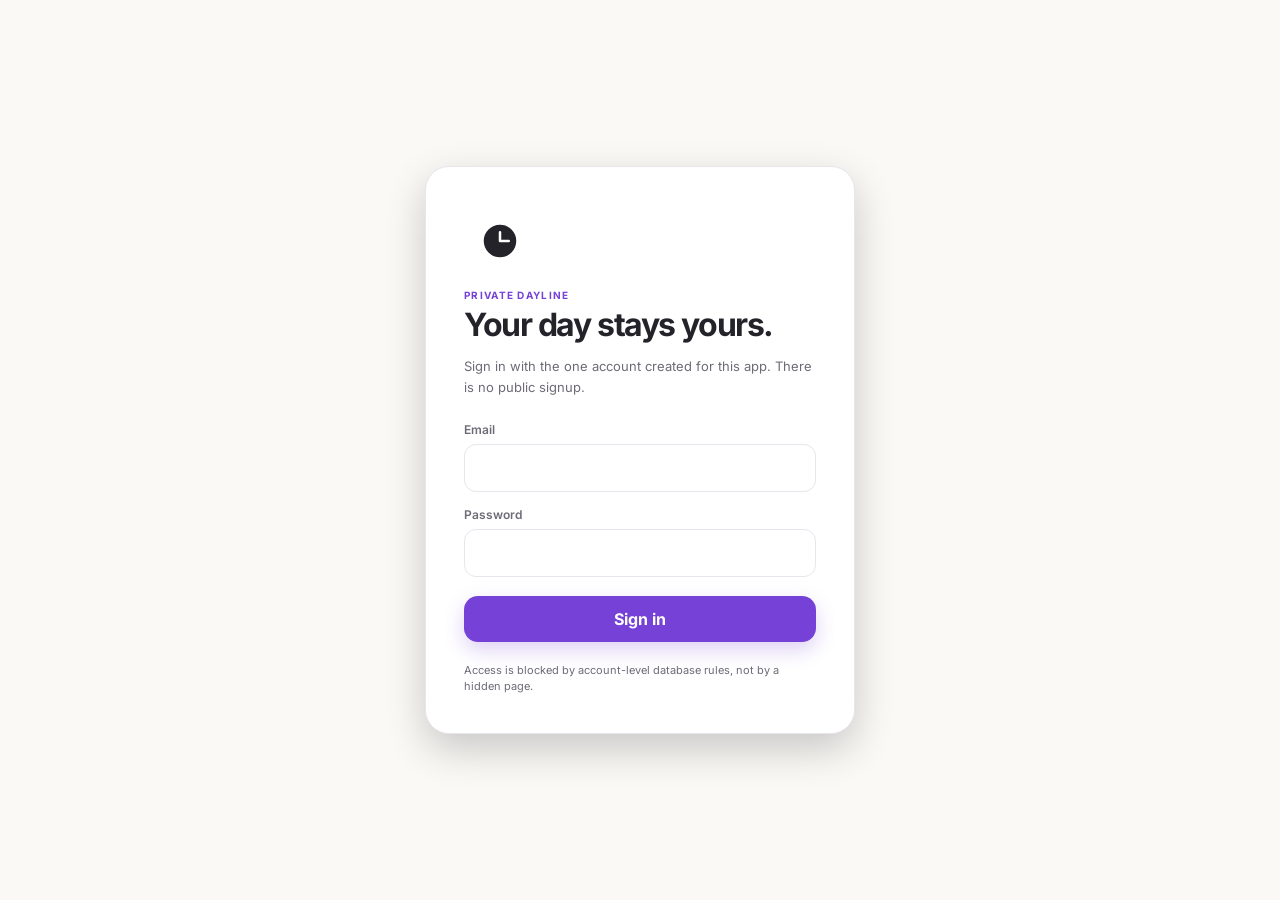
==== commit a3dae723: "Revert "Publish Dayline Sunrise UI for desktop and mobile" This reverts commit e5c530859fd22cb31e6e6" ====
--- a/index.html
+++ b/index.html
@@ -3,7 +3,7 @@
   <head>
     <meta charset="UTF-8" />
     <meta name="viewport" content="width=device-width, initial-scale=1.0, viewport-fit=cover" />
-    <meta name="theme-color" content="#f6f7fc" />
+    <meta name="theme-color" content="#faf9f6" />
     <meta name="mobile-web-app-capable" content="yes" />
     <meta name="apple-mobile-web-app-capable" content="yes" />
     <meta name="apple-mobile-web-app-status-bar-style" content="black-translucent" />
@@ -16,7 +16,7 @@
           const preference = saved?.preferences?.theme || legacy || "system";
           const dark = preference === "dark" || (preference === "system" && matchMedia("(prefers-color-scheme: dark)").matches);
           document.documentElement.dataset.theme = dark ? "dark" : "light";
-          document.querySelector('meta[name="theme-color"]')?.setAttribute("content", dark ? "#111216" : "#f6f7fc");
+          document.querySelector('meta[name="theme-color"]')?.setAttribute("content", dark ? "#121212" : "#faf9f6");
         } catch {}
       })();
     </script>
@@ -25,8 +25,8 @@
     <link rel="icon" href="./icon-192.png" />
     <link rel="apple-touch-icon" href="./icon-192.png" />
     <title>Dayline — Make time for what matters</title>
-    <script type="module" crossorigin src="/assets/index-DIx-225b.js"></script>
-    <link rel="stylesheet" crossorigin href="/assets/index-FNPZqRSC.css">
+    <script type="module" crossorigin src="/assets/index-AQH4AmkW.js"></script>
+    <link rel="stylesheet" crossorigin href="/assets/index-BdfLoZub.css">
   </head>
   <body>
     <div id="root"></div>
--- a/assets/index-BdfLoZub.css
+++ b/assets/index-BdfLoZub.css
@@ -0,0 +1 @@
+@font-face{font-family:Inter;font-style:normal;font-display:swap;font-weight:400;src:url(/assets/inter-cyrillic-ext-400-normal-BQZuk6qB.woff2) format("woff2"),url(/assets/inter-cyrillic-ext-400-normal-DQukG94-.woff) format("woff");unicode-range:U+0460-052F,U+1C80-1C8A,U+20B4,U+2DE0-2DFF,U+A640-A69F,U+FE2E-FE2F}@font-face{font-family:Inter;font-style:normal;font-display:swap;font-weight:400;src:url(/assets/inter-cyrillic-400-normal-obahsSVq.woff2) format("woff2"),url(/assets/inter-cyrillic-400-normal-HOLc17fK.woff) format("woff");unicode-range:U+0301,U+0400-045F,U+0490-0491,U+04B0-04B1,U+2116}@font-face{font-family:Inter;font-style:normal;font-display:swap;font-weight:400;src:url(/assets/inter-greek-ext-400-normal-DGGRlc-M.woff2) format("woff2"),url(/assets/inter-greek-ext-400-normal-KugGGMne.woff) format("woff");unicode-range:U+1F00-1FFF}@font-face{font-family:Inter;font-style:normal;font-display:swap;font-weight:400;src:url(/assets/inter-greek-400-normal-B4URO6DV.woff2) format("woff2"),url(/assets/inter-greek-400-normal-q2sYcFCs.woff) format("woff");unicode-range:U+0370-0377,U+037A-037F,U+0384-038A,U+038C,U+038E-03A1,U+03A3-03FF}@font-face{font-family:Inter;font-style:normal;font-display:swap;font-weight:400;src:url(/assets/inter-vietnamese-400-normal-DMkecbls.woff2) format("woff2"),url(/assets/inter-vietnamese-400-normal-Bbgyi5SW.woff) format("woff");unicode-range:U+0102-0103,U+0110-0111,U+0128-0129,U+0168-0169,U+01A0-01A1,U+01AF-01B0,U+0300-0301,U+0303-0304,U+0308-0309,U+0323,U+0329,U+1EA0-1EF9,U+20AB}@font-face{font-family:Inter;font-style:normal;font-display:swap;font-weight:400;src:url(/assets/inter-latin-ext-400-normal-C1nco2VV.woff2) format("woff2"),url(/assets/inter-latin-ext-400-normal-77YHD8bZ.woff) format("woff");unicode-range:U+0100-02BA,U+02BD-02C5,U+02C7-02CC,U+02CE-02D7,U+02DD-02FF,U+0304,U+0308,U+0329,U+1D00-1DBF,U+1E00-1E9F,U+1EF2-1EFF,U+2020,U+20A0-20AB,U+20AD-20C0,U+2113,U+2C60-2C7F,U+A720-A7FF}@font-face{font-family:Inter;font-style:normal;font-display:swap;font-weight:400;src:url(/assets/inter-latin-400-normal-C38fXH4l.woff2) format("woff2"),url(/assets/inter-latin-400-normal-CyCys3Eg.woff) format("woff");unicode-range:U+0000-00FF,U+0131,U+0152-0153,U+02BB-02BC,U+02C6,U+02DA,U+02DC,U+0304,U+0308,U+0329,U+2000-206F,U+20AC,U+2122,U+2191,U+2193,U+2212,U+2215,U+FEFF,U+FFFD}@font-face{font-family:Inter;font-style:normal;font-display:swap;font-weight:500;src:url(/assets/inter-cyrillic-ext-500-normal-B0yAr1jD.woff2) format("woff2"),url(/assets/inter-cyrillic-ext-500-normal-BmqWE9Dz.woff) format("woff");unicode-range:U+0460-052F,U+1C80-1C8A,U+20B4,U+2DE0-2DFF,U+A640-A69F,U+FE2E-FE2F}@font-face{font-family:Inter;font-style:normal;font-display:swap;font-weight:500;src:url(/assets/inter-cyrillic-500-normal-BasfLYem.woff2) format("woff2"),url(/assets/inter-cyrillic-500-normal-CxZf_p3X.woff) format("woff");unicode-range:U+0301,U+0400-045F,U+0490-0491,U+04B0-04B1,U+2116}@font-face{font-family:Inter;font-style:normal;font-display:swap;font-weight:500;src:url(/assets/inter-greek-ext-500-normal-C4iEst2y.woff2) format("woff2"),url(/assets/inter-greek-ext-500-normal-2j5mBUwD.woff) format("woff");unicode-range:U+1F00-1FFF}@font-face{font-family:Inter;font-style:normal;font-display:swap;font-weight:500;src:url(/assets/inter-greek-500-normal-BIZE56-Y.woff2) format("woff2"),url(/assets/inter-greek-500-normal-Xzm54t5V.woff) format("woff");unicode-range:U+0370-0377,U+037A-037F,U+0384-038A,U+038C,U+038E-03A1,U+03A3-03FF}@font-face{font-family:Inter;font-style:normal;font-display:swap;font-weight:500;src:url(/assets/inter-vietnamese-500-normal-DOriooB6.woff2) format("woff2"),url(/assets/inter-vietnamese-500-normal-mJboJaSs.woff) format("woff");unicode-range:U+0102-0103,U+0110-0111,U+0128-0129,U+0168-0169,U+01A0-01A1,U+01AF-01B0,U+0300-0301,U+0303-0304,U+0308-0309,U+0323,U+0329,U+1EA0-1EF9,U+20AB}@font-face{font-family:Inter;font-style:normal;font-display:swap;font-weight:500;src:url(/assets/inter-latin-ext-500-normal-CV4jyFjo.woff2) format("woff2"),url(/assets/inter-latin-ext-500-normal-BxGbmqWO.woff) format("woff");unicode-range:U+0100-02BA,U+02BD-02C5,U+02C7-02CC,U+02CE-02D7,U+02DD-02FF,U+0304,U+0308,U+0329,U+1D00-1DBF,U+1E00-1E9F,U+1EF2-1EFF,U+2020,U+20A0-20AB,U+20AD-20C0,U+2113,U+2C60-2C7F,U+A720-A7FF}@font-face{font-family:Inter;font-style:normal;font-display:swap;font-weight:500;src:url(/assets/inter-latin-500-normal-Cerq10X2.woff2) format("woff2"),url(/assets/inter-latin-500-normal-BL9OpVg8.woff) format("woff");unicode-range:U+0000-00FF,U+0131,U+0152-0153,U+02BB-02BC,U+02C6,U+02DA,U+02DC,U+0304,U+0308,U+0329,U+2000-206F,U+20AC,U+2122,U+2191,U+2193,U+2212,U+2215,U+FEFF,U+FFFD}@font-face{font-family:Inter;font-style:normal;font-display:swap;font-weight:600;src:url(/assets/inter-cyrillic-ext-600-normal-Dfes3d0z.woff2) format("woff2"),url(/assets/inter-cyrillic-ext-600-normal-Bcila6Z-.woff) format("woff");unicode-range:U+0460-052F,U+1C80-1C8A,U+20B4,U+2DE0-2DFF,U+A640-A69F,U+FE2E-FE2F}@font-face{font-family:Inter;font-style:normal;font-display:swap;font-weight:600;src:url(/assets/inter-cyrillic-600-normal-CWCymEST.woff2) format("woff2"),url(/assets/inter-cyrillic-600-normal-4D_pXhcN.woff) format("woff");unicode-range:U+0301,U+0400-045F,U+0490-0491,U+04B0-04B1,U+2116}@font-face{font-family:Inter;font-style:normal;font-display:swap;font-weight:600;src:url(/assets/inter-greek-ext-600-normal-DRtmH8MT.woff2) format("woff2"),url(/assets/inter-greek-ext-600-normal-B8X0CLgF.woff) format("woff");unicode-range:U+1F00-1FFF}@font-face{font-family:Inter;font-style:normal;font-display:swap;font-weight:600;src:url(/assets/inter-greek-600-normal-plRanbMR.woff2) format("woff2"),url(/assets/inter-greek-600-normal-BZpKdvQh.woff) format("woff");unicode-range:U+0370-0377,U+037A-037F,U+0384-038A,U+038C,U+038E-03A1,U+03A3-03FF}@font-face{font-family:Inter;font-style:normal;font-display:swap;font-weight:600;src:url(/assets/inter-vietnamese-600-normal-Cc8MFFhd.woff2) format("woff2"),url(/assets/inter-vietnamese-600-normal-BuLX-rYi.woff) format("woff");unicode-range:U+0102-0103,U+0110-0111,U+0128-0129,U+0168-0169,U+01A0-01A1,U+01AF-01B0,U+0300-0301,U+0303-0304,U+0308-0309,U+0323,U+0329,U+1EA0-1EF9,U+20AB}@font-face{font-family:Inter;font-style:normal;font-display:swap;font-weight:600;src:url(/assets/inter-latin-ext-600-normal-D2bJ5OIk.woff2) format("woff2"),url(/assets/inter-latin-ext-600-normal-CIVaiw4L.woff) format("woff");unicode-range:U+0100-02BA,U+02BD-02C5,U+02C7-02CC,U+02CE-02D7,U+02DD-02FF,U+0304,U+0308,U+0329,U+1D00-1DBF,U+1E00-1E9F,U+1EF2-1EFF,U+2020,U+20A0-20AB,U+20AD-20C0,U+2113,U+2C60-2C7F,U+A720-A7FF}@font-face{font-family:Inter;font-style:normal;font-display:swap;font-weight:600;src:url(/assets/inter-latin-600-normal-LgqL8muc.woff2) format("woff2"),url(/assets/inter-latin-600-normal-CiBQ2DWP.woff) format("woff");unicode-range:U+0000-00FF,U+0131,U+0152-0153,U+02BB-02BC,U+02C6,U+02DA,U+02DC,U+0304,U+0308,U+0329,U+2000-206F,U+20AC,U+2122,U+2191,U+2193,U+2212,U+2215,U+FEFF,U+FFFD}@font-face{font-family:Inter;font-style:normal;font-display:swap;font-weight:700;src:url(/assets/inter-cyrillic-ext-700-normal-BjwYoWNd.woff2) format("woff2"),url(/assets/inter-cyrillic-ext-700-normal-LO58E6JB.woff) format("woff");unicode-range:U+0460-052F,U+1C80-1C8A,U+20B4,U+2DE0-2DFF,U+A640-A69F,U+FE2E-FE2F}@font-face{font-family:Inter;font-style:normal;font-display:swap;font-weight:700;src:url(/assets/inter-cyrillic-700-normal-CjBOestx.woff2) format("woff2"),url(/assets/inter-cyrillic-700-normal-DrXBdSj3.woff) format("woff");unicode-range:U+0301,U+0400-045F,U+0490-0491,U+04B0-04B1,U+2116}@font-face{font-family:Inter;font-style:normal;font-display:swap;font-weight:700;src:url(/assets/inter-greek-ext-700-normal-qfdV9bQt.woff2) format("woff2"),url(/assets/inter-greek-ext-700-normal-BoQ6DsYi.woff) format("woff");unicode-range:U+1F00-1FFF}@font-face{font-family:Inter;font-style:normal;font-display:swap;font-weight:700;src:url(/assets/inter-greek-700-normal-C3JjAnD8.woff2) format("woff2"),url(/assets/inter-greek-700-normal-BUv2fZ6O.woff) format("woff");unicode-range:U+0370-0377,U+037A-037F,U+0384-038A,U+038C,U+038E-03A1,U+03A3-03FF}@font-face{font-family:Inter;font-style:normal;font-display:swap;font-weight:700;src:url(/assets/inter-vietnamese-700-normal-DlLaEgI2.woff2) format("woff2"),url(/assets/inter-vietnamese-700-normal-BZaoP0fm.woff) format("woff");unicode-range:U+0102-0103,U+0110-0111,U+0128-0129,U+0168-0169,U+01A0-01A1,U+01AF-01B0,U+0300-0301,U+0303-0304,U+0308-0309,U+0323,U+0329,U+1EA0-1EF9,U+20AB}@font-face{font-family:Inter;font-style:normal;font-display:swap;font-weight:700;src:url(/assets/inter-latin-ext-700-normal-Ca8adRJv.woff2) format("woff2"),url(/assets/inter-latin-ext-700-normal-TidjK2hL.woff) format("woff");unicode-range:U+0100-02BA,U+02BD-02C5,U+02C7-02CC,U+02CE-02D7,U+02DD-02FF,U+0304,U+0308,U+0329,U+1D00-1DBF,U+1E00-1E9F,U+1EF2-1EFF,U+2020,U+20A0-20AB,U+20AD-20C0,U+2113,U+2C60-2C7F,U+A720-A7FF}@font-face{font-family:Inter;font-style:normal;font-display:swap;font-weight:700;src:url(/assets/inter-latin-700-normal-Yt3aPRUw.woff2) format("woff2"),url(/assets/inter-latin-700-normal-BLAVimhd.woff) format("woff");unicode-range:U+0000-00FF,U+0131,U+0152-0153,U+02BB-02BC,U+02C6,U+02DA,U+02DC,U+0304,U+0308,U+0329,U+2000-206F,U+20AC,U+2122,U+2191,U+2193,U+2212,U+2215,U+FEFF,U+FFFD}:root{color-scheme:light;--bg: #f3f5ff;--surface: #ffffff;--surface-2: #eef1ff;--surface-3: #e4e8fa;--ink: #101d4d;--muted: #66729a;--faint: #8a94b6;--line: #dce2f3;--line-strong: #c7d0eb;--violet: #6558f5;--violet-hover: #5548ea;--violet-soft: #ebeaff;--teal: #25aebb;--teal-soft: #e3f7f7;--red: #f05b60;--red-soft: #ffeaec;--orange: #ee9d5d;--orange-soft: #fff1e5;--blue: #5f8de8;--yellow: #e7ad31;--sidebar: #fbfcff;--sidebar-ink: #101d4d;--sidebar-muted: #707b9f;--shadow-soft: 0 10px 30px rgba(46, 58, 116, .08);--shadow-lifted: 0 18px 54px rgba(38, 47, 96, .16);--nav-height: 70px}:root[data-theme=dark]{color-scheme:dark;--bg: #0b1430;--surface: #111c3a;--surface-2: #172445;--surface-3: #213052;--ink: #f6f7ff;--muted: #abb5d5;--faint: #7f8bad;--line: #2a385b;--line-strong: #3d4d75;--violet: #7e72ff;--violet-hover: #9288ff;--violet-soft: #252452;--teal: #62d7dc;--teal-soft: #153b48;--red: #ff7475;--red-soft: #421f2b;--orange: #ffb16f;--orange-soft: #3b2b2c;--blue: #83abff;--yellow: #ffd45f;--sidebar: #0d1732;--sidebar-ink: #f6f7ff;--sidebar-muted: #a7b1d0;--shadow-soft: 0 12px 34px rgba(0, 0, 0, .2);--shadow-lifted: 0 22px 62px rgba(0, 0, 0, .4)}*{box-sizing:border-box}html{min-width:320px;min-height:100%;background:var(--bg);scroll-behavior:smooth}body{margin:0;min-width:320px;min-height:100vh;min-height:100dvh;overflow-x:hidden;overscroll-behavior-y:none;background:var(--bg);color:var(--ink);font-family:Inter,Segoe UI,sans-serif;-webkit-font-smoothing:antialiased;-webkit-tap-highlight-color:transparent}body:has(.modal[open]){overflow:hidden}button,input,select{font:inherit}button{color:inherit}button,select,input{touch-action:manipulation}button:focus-visible,input:focus-visible,select:focus-visible{outline:3px solid color-mix(in srgb,var(--violet) 40%,transparent);outline-offset:2px}::selection{background:var(--violet-soft);color:var(--ink)}.app-shell,.app-main{min-width:0;min-height:100vh;min-height:100dvh}.sidebar{display:none}.brand{border:0;background:transparent;color:inherit;display:flex;align-items:center;gap:10px;padding:0;font-size:19px;font-weight:700;letter-spacing:-.025em;cursor:pointer}.brand-mark{width:38px;height:38px;display:inline-grid;flex:0 0 auto;place-items:center}.brand-mark img{width:100%;height:100%;object-fit:contain}.brand-mark.large{width:72px;height:72px;margin-bottom:12px}.bottom-nav{position:fixed;z-index:40;right:0;bottom:0;left:0;min-height:calc(var(--nav-height) + env(safe-area-inset-bottom));padding:7px max(10px,env(safe-area-inset-right)) env(safe-area-inset-bottom) max(10px,env(safe-area-inset-left));border-top:1px solid var(--line);display:grid;grid-template-columns:repeat(3,minmax(0,1fr));gap:6px;background:var(--surface);box-shadow:0 -12px 34px #1c265114}.bottom-nav button{min-width:0;min-height:56px;padding:5px 8px;border:1px solid transparent;border-radius:15px;display:flex;flex-direction:column;align-items:center;justify-content:center;gap:3px;color:var(--faint);background:transparent;font-size:10px;font-weight:600;cursor:pointer}.bottom-nav button.active{border-color:color-mix(in srgb,var(--violet) 22%,var(--line));color:var(--violet);background:var(--violet-soft)}.topbar{min-height:122px;padding:calc(18px + env(safe-area-inset-top)) max(16px,env(safe-area-inset-right)) 18px max(16px,env(safe-area-inset-left));border-bottom:1px solid var(--line);display:flex;align-items:flex-end;justify-content:space-between;gap:14px;background:var(--bg)}.topbar>div:first-child{min-width:0}.topbar h1{margin:0;font-size:clamp(29px,9vw,36px);line-height:1.08;letter-spacing:-.045em}.subhead{margin:8px 0 0;overflow-wrap:anywhere;color:var(--muted);font-size:12px;line-height:1.4}.topbar-actions{display:flex;flex:0 0 auto;align-items:center;gap:7px}.topbar-actions .primary,.desktop-heading,.desktop-label{display:none}.mobile-heading,.mobile-label{display:inline}.page-content{width:100%;max-width:760px;margin:0 auto;padding:18px max(16px,env(safe-area-inset-right)) calc(104px + env(safe-area-inset-bottom)) max(16px,env(safe-area-inset-left))}.page-stack,.settings-stack{display:grid;gap:16px}.eyebrow,.section-kicker{margin:0 0 7px;color:var(--violet);font-size:10px;font-weight:700;letter-spacing:.13em}.primary,.secondary,.danger-button,.text-button,.icon-button,.timer-control,.timer-stop{min-height:46px;border:1px solid transparent;border-radius:14px;display:inline-flex;align-items:center;justify-content:center;gap:8px;font-weight:650;cursor:pointer;transition:color .15s ease,background .15s ease,border-color .15s ease,box-shadow .15s ease,transform .15s ease}.primary{padding:0 18px;color:#fff;background:var(--violet);box-shadow:0 8px 20px color-mix(in srgb,var(--violet) 24%,transparent)}.primary,.secondary{white-space:nowrap}.secondary{padding:0 16px;border-color:var(--line-strong);background:var(--surface)}.primary.small,.secondary.small{min-height:44px;padding:0 14px;font-size:13px}.text-button{min-height:44px;padding:0 5px;border:0;color:var(--muted);background:transparent}.icon-button{width:46px;flex:0 0 auto;padding:0;border-color:var(--line);color:var(--ink);background:var(--surface)}.icon-button.quiet{width:44px;min-height:44px;border-color:transparent;color:var(--muted);background:transparent}.icon-button.danger{color:var(--red)}button:disabled{cursor:not-allowed;opacity:.48;transform:none!important}.mobile-settings{display:inline-flex}.mobile-inline-summary{min-height:54px;border:0;border-radius:0;display:grid;grid-template-columns:repeat(3,minmax(0,1fr));overflow:visible;background:transparent;box-shadow:none}.mobile-inline-summary span{min-width:0;padding:7px 5px;display:flex;flex-direction:column;align-items:center;justify-content:center;gap:4px;color:var(--muted);font-size:clamp(9px,2.7vw,11px);text-align:center;white-space:nowrap}.mobile-inline-summary span+span{border-left:1px solid var(--line)}.mobile-inline-summary strong{color:var(--ink);font-size:clamp(13px,4vw,16px);letter-spacing:-.02em}.mobile-inline-summary span:nth-child(1) strong{color:var(--teal)}.mobile-inline-summary span:nth-child(2) strong{color:var(--red)}.mobile-inline-summary span:nth-child(3) strong{color:var(--violet)}.focus-hero{position:relative;min-width:0;padding:20px 18px 16px;border:1px solid var(--line-strong);border-radius:22px;display:grid;gap:20px;overflow:hidden;background:var(--surface);box-shadow:var(--shadow-soft)}.hero-copy{position:relative;min-width:0;min-height:102px;padding-right:86px}.focus-mascot{position:absolute;top:22px;right:-4px;width:86px;height:86px;object-fit:contain;pointer-events:none;-webkit-user-select:none;user-select:none}.focus-hero h2{max-width:100%;margin:0;overflow-wrap:anywhere;font-size:clamp(27px,8vw,34px);line-height:1.08;letter-spacing:-.045em}.focus-hero p:not(.section-kicker){margin:10px 0 0;color:var(--muted);font-size:13px;line-height:1.5}.hero-actions{width:100%;display:grid;gap:5px}.hero-actions .primary,.hero-actions .secondary{width:100%;min-height:52px}.hero-metrics{display:none}.positive-text{color:var(--teal)}.negative-text{color:var(--red)}.violet-text{color:var(--violet)}.section-panel{min-width:0;border:1px solid var(--line);border-radius:20px;overflow:hidden;background:var(--surface);box-shadow:var(--shadow-soft)}.section-heading{min-height:82px;padding:17px 16px;border-bottom:1px solid var(--line);display:flex;align-items:center;justify-content:space-between;gap:10px}.section-heading>div{min-width:0}.section-heading h2{margin:0;overflow-wrap:anywhere;font-size:clamp(17px,5vw,20px);line-height:1.2;letter-spacing:-.025em}.section-heading p:not(.section-kicker){margin:6px 0 0;color:var(--muted);font-size:12px}.activity-panel{border:0;border-radius:0;background:transparent;box-shadow:none}.activity-panel .section-heading{padding-right:0;padding-left:0}.activity-list,.plan-list{min-width:0;padding:0 14px 7px}.activity-panel .activity-list{padding-right:0;padding-left:0}.activity-row{min-width:0;min-height:108px;padding:12px 0;border-bottom:1px solid var(--line);display:grid;grid-template-columns:14px minmax(0,1fr) 44px;align-items:center;gap:9px}.activity-row:last-child,.plan-row:last-child{border-bottom:0}.time-column{display:none}.timeline-dot{width:10px;height:10px;border-radius:50%;background:var(--dot);box-shadow:0 0 0 5px color-mix(in srgb,var(--dot) 14%,transparent)}.activity-copy{min-width:0}.activity-copy>div{min-width:0;display:flex;align-items:center;flex-wrap:wrap;gap:6px 8px}.activity-copy strong{min-width:0;overflow:hidden;text-overflow:ellipsis;white-space:nowrap;font-size:14px}.activity-copy p{margin:6px 0 0;overflow-wrap:anywhere;color:var(--muted);font-size:11px;line-height:1.45}.activity-copy small{display:block;margin-top:6px;overflow-wrap:anywhere;color:var(--red);font-size:11px}.category-pill{flex:0 0 auto;padding:4px 7px;border:1px solid color-mix(in srgb,var(--category) 38%,transparent);border-radius:7px;color:var(--category);background:color-mix(in srgb,var(--category) 11%,transparent);font-size:9px;font-weight:700;letter-spacing:.035em}.planned-pill{--category: var(--violet)}.row-actions{min-width:0;display:flex;flex-direction:column;align-items:center;justify-content:center}.planned-row{opacity:.86}.planned-row .row-actions .text-button{min-width:44px;padding-inline:3px;color:var(--violet);font-size:10px;line-height:1.15;white-space:normal}.empty-state{min-height:238px;padding:36px 20px;display:flex;flex-direction:column;align-items:center;justify-content:center;text-align:center}.empty-state>span{width:50px;height:50px;border:1px solid var(--line);border-radius:17px;display:grid;place-items:center;color:var(--violet);background:var(--violet-soft)}.empty-state strong{margin-top:16px;font-size:17px}.empty-state p{max-width:390px;margin:8px 0 18px;color:var(--muted);font-size:13px;line-height:1.55}.plan-toolbar{min-width:0;display:flex;align-items:flex-start;justify-content:space-between;flex-wrap:wrap;gap:12px}.plan-toolbar>div{min-width:0;flex:1 1 210px}.plan-toolbar>.primary{flex:0 0 auto}.plan-summary{margin:9px 0 0;display:flex;align-items:center;gap:8px;color:var(--muted);font-size:11px}.plan-summary i{width:3px;height:3px;border-radius:50%;background:var(--faint)}.date-pager{min-width:0;display:grid;grid-template-columns:46px minmax(100px,1fr) 46px;align-items:center;gap:5px}.date-label{min-width:0;min-height:46px;padding:4px 8px;border:0;display:grid;gap:2px;color:var(--ink);background:transparent;font-size:13px;font-weight:700;text-align:center;cursor:pointer}.date-label small{display:none;color:var(--muted);font-size:10px;font-weight:400}.form-panel{overflow:visible}.plan-form,.activity-form{padding:18px 16px calc(20px + env(safe-area-inset-bottom));display:grid;grid-template-columns:minmax(0,1fr);gap:15px}.plan-form .wide,.activity-form .wide{grid-column:1 / -1}.field{min-width:0;display:grid;align-content:start;gap:7px}.field label,.quality-field legend{color:var(--muted);font-size:12px;font-weight:600}.field label small{color:var(--faint);font-weight:400}.field input,.field select,.number-setting input,.category-settings input[type=text],.goal-settings input,.goal-settings select{width:100%;min-width:0;min-height:48px;padding:0 12px;border:1px solid var(--line-strong);border-radius:12px;color:var(--ink);background:var(--surface);font-size:16px}.field input::placeholder{color:var(--faint)}.time-field{min-width:0}.time-trigger{width:100%;min-height:52px;padding:0 14px;border:1px solid var(--tt-line, var(--line-strong));border-radius:12px;display:flex;align-items:center;justify-content:space-between;gap:10px;background:var(--tt-bg, var(--surface));color:var(--tt-ink, var(--ink));font-size:16px;font-weight:600;font-variant-numeric:tabular-nums;cursor:pointer}.time-trigger.empty span{color:var(--tt-muted, var(--muted));font-weight:500}.time-trigger svg{flex:0 0 auto;color:var(--tt-accent, var(--violet))}.time-trigger:focus-visible{outline:2px solid var(--tt-accent, var(--violet));outline-offset:2px}.time-editor{margin-top:8px;padding:12px;border:1px solid var(--tt-line, var(--line-strong));border-radius:14px;background:var(--tt-surface, var(--surface))}.time-editor-parts{display:grid;grid-template-columns:minmax(0,1fr) minmax(0,1fr) auto;gap:8px;align-items:end}.time-editor-parts label{display:grid;gap:5px;color:var(--tt-muted, var(--muted));font-size:11px;font-weight:600}.time-editor-parts input{width:100%;min-width:0;min-height:48px;padding:0 4px;border:1px solid var(--tt-line, var(--line-strong));border-radius:10px;background:var(--tt-bg, var(--surface));color:var(--tt-ink, var(--ink));font-size:19px;text-align:center;font-variant-numeric:tabular-nums}.time-period{min-height:48px;display:flex;border:1px solid var(--tt-line, var(--line-strong));border-radius:10px;overflow:hidden}.time-period button{min-width:42px;border:0;background:var(--tt-bg, var(--surface));color:var(--tt-muted, var(--muted));font-size:12px;font-weight:700}.time-period button.selected{background:var(--tt-soft, var(--violet-soft));color:var(--tt-accent, var(--violet))}.time-editor-actions{display:flex;justify-content:flex-end;align-items:center;gap:10px;margin-top:12px}.time-editor-actions button{min-height:42px;border:0;border-radius:9px;padding:0 12px;font-size:12px;font-weight:650;cursor:pointer}.time-now{margin-right:auto;background:transparent;color:var(--tt-accent, var(--violet))}.time-done{background:var(--tt-accent, var(--violet));color:var(--tt-bg, #fff)}.time-done:disabled{opacity:.45;cursor:default}@media(max-width:359px){.time-editor-parts{gap:5px}.time-period button{min-width:35px}}.form-actions{grid-column:1 / -1;display:flex;align-items:center;justify-content:flex-end;gap:10px}.form-actions .primary{flex:1}.form-error{grid-column:1 / -1;margin:0;color:var(--red);font-size:13px;scroll-margin-block:90px}.plan-entry{border-bottom:1px solid var(--line)}.plan-entry:last-child{border-bottom:0}.plan-entry.editing{background:var(--violet-soft)}.plan-entry .plan-form{border-top:1px solid var(--line)}.plan-row{min-width:0;min-height:146px;padding:15px 0;display:grid;grid-template-columns:4px minmax(0,1fr) 44px;grid-template-areas:"line time actions" "line copy actions";align-items:center;gap:6px 12px}.plan-index{display:none}.plan-time{grid-area:time;min-width:0;display:flex;align-items:center;flex-wrap:wrap;gap:5px 8px;color:var(--muted);font-size:11px}.plan-time strong{color:var(--ink)}.plan-line{grid-area:line;align-self:stretch;width:4px;border-radius:6px;background:var(--category)}.plan-copy{grid-area:copy;min-width:0}.plan-copy strong{display:block;overflow-wrap:anywhere;font-size:14px}.plan-copy p{margin:6px 0 0;color:var(--muted);font-size:11px;line-height:1.4}.plan-row .row-actions{grid-area:actions}.target-strip{min-height:92px;padding:16px;border:1px solid var(--line);border-radius:18px;display:grid;grid-template-columns:auto minmax(0,1fr);align-items:center;gap:12px;color:var(--violet);background:var(--surface);box-shadow:var(--shadow-soft)}.target-strip>div:nth-child(2){display:grid;gap:4px;color:var(--ink)}.target-strip span{color:var(--muted);font-size:12px}.target-track{grid-column:1 / -1;height:7px;border-radius:99px;overflow:hidden;background:var(--surface-3)}.target-track span{display:block;height:100%;border-radius:inherit;background:var(--violet)}.plan-layout{min-width:0;display:grid;gap:16px}.goal-targets{min-width:0;padding:20px 18px;border:1px solid var(--line);border-radius:20px;background:var(--surface);box-shadow:var(--shadow-soft)}.goal-targets h2{margin:0 0 20px;font-size:16px}.goal-targets p{margin:4px 0 0;color:var(--muted);font-size:12px}.goal-progress{margin-bottom:20px}.goal-progress strong{margin-bottom:10px;display:flex;justify-content:space-between;gap:10px;font-size:12px;font-weight:600}.goal-progress strong span{color:var(--violet)}.review-toolbar{min-width:0;display:flex;flex-direction:column;align-items:stretch;gap:8px}.review-toolbar>span{color:var(--muted);font-size:11px;text-align:center}.week-pager{min-width:0;display:grid;grid-template-columns:46px minmax(0,1fr) 46px;align-items:center;gap:6px}.week-pager strong{min-width:0;overflow-wrap:anywhere;font-size:12px;text-align:center}.metrics-grid{min-width:0;border:1px solid var(--line);border-radius:18px;display:grid;grid-template-columns:repeat(3,minmax(0,1fr));overflow:hidden;background:var(--surface);box-shadow:var(--shadow-soft)}.metric{min-width:0;min-height:96px;padding:13px 8px;border-right:1px solid var(--line);display:grid;align-content:center;gap:5px;text-align:center}.metric:last-child{border-right:0}.metric>span{color:var(--muted);font-size:clamp(8px,2.8vw,10px);font-weight:600;letter-spacing:.035em}.metric strong{min-width:0;overflow-wrap:anywhere;font-size:clamp(18px,6vw,25px);line-height:1;letter-spacing:-.04em}.metric small{color:var(--faint);font-size:9px;line-height:1.25}.metric.positive strong{color:var(--teal)}.metric.negative strong{color:var(--red)}.review-chart .section-heading{align-items:flex-start;flex-direction:column}.legend{display:flex;flex-wrap:wrap;gap:12px;color:var(--muted);font-size:10px}.legend span{display:flex;align-items:center;gap:6px}.legend span:before{content:"";width:16px;height:5px;border-radius:99px;background:var(--violet)}.legend .actual:before{background:var(--teal)}.bar-chart{min-height:206px;padding:20px 12px 22px;display:grid;grid-template-columns:repeat(7,minmax(0,1fr));gap:4px}.bar-row{min-width:0;padding:0;border:0;display:grid;grid-template-rows:132px auto auto;gap:7px;color:inherit;background:transparent;cursor:pointer}.bar-label{grid-row:2;display:flex;flex-direction:column;align-items:center;gap:2px}.bar-label strong{font-size:10px}.bar-label span{color:var(--faint);font-size:9px}.bar-row small{grid-row:3;overflow-wrap:anywhere;color:var(--muted);font-size:9px;text-align:center}.bar-pair{grid-row:1;height:132px;border-bottom:1px solid var(--line);display:flex;align-items:flex-end;justify-content:center;gap:3px;background:var(--surface-2)}.bar-pair span{width:min(12px,38%);height:0;border-radius:5px 5px 0 0}.planned-bar{background:var(--violet)}.actual-bar{background:var(--teal)}.review-grid{display:grid;gap:16px}.compact-panel .section-heading{min-height:78px}.breakdown-list{padding:8px 16px 14px}.breakdown-list>div{min-height:54px;border-bottom:1px solid var(--line);display:grid;grid-template-columns:10px minmax(0,1fr) auto;align-items:center;gap:10px;font-size:12px}.breakdown-list>div:last-child{border-bottom:0}.breakdown-list>div>span:last-child{color:var(--muted)}.breakdown-list strong{min-width:0;overflow-wrap:anywhere}.color-dot{width:9px;height:9px;border-radius:50%;background:var(--category)}.color-dot.red{background:var(--red)}.muted-copy{margin:0;padding:28px 16px 32px;color:var(--muted);font-size:12px}.week-note{min-height:104px;padding:20px 18px;border:1px solid color-mix(in srgb,var(--teal) 25%,var(--line));border-radius:20px;display:flex;align-items:flex-start;gap:12px;color:var(--teal);background:var(--teal-soft)}.week-note>span{width:36px;height:36px;flex:0 0 auto;border-radius:13px;display:grid;place-items:center;color:var(--teal);background:var(--surface)}.week-note .section-kicker{color:var(--teal)}.week-note strong{color:var(--ink);font-size:13px;line-height:1.55}.settings-stack{max-width:900px}.settings-group{min-width:0;padding:20px 18px;border:1px solid var(--line);border-radius:20px;display:flex;flex-direction:column;align-items:stretch;gap:18px;background:var(--surface);box-shadow:var(--shadow-soft)}.settings-group>div{min-width:0;max-width:100%}.settings-group h2{margin:0;font-size:16px}.settings-group p{max-width:520px;margin:7px 0 0;overflow-wrap:anywhere;color:var(--muted);font-size:12px;line-height:1.55}.settings-group.vertical{align-items:stretch}.segmented{width:100%;min-width:0;padding:4px;border:1px solid var(--line);border-radius:15px;display:grid;grid-template-columns:repeat(3,minmax(0,1fr));background:var(--surface-2)}.segmented button{min-width:0;min-height:44px;padding:0 6px;border:1px solid transparent;border-radius:11px;display:flex;align-items:center;justify-content:center;gap:5px;color:var(--muted);background:transparent;font-size:12px;cursor:pointer}.segmented button.active{border-color:color-mix(in srgb,var(--violet) 24%,var(--line));color:var(--violet);background:var(--surface);box-shadow:0 5px 14px #222d5e14}.category-settings,.goal-settings{width:100%;display:grid;gap:8px}.category-settings>div{min-width:0;min-height:54px;border-bottom:1px solid var(--line);display:grid;grid-template-columns:30px minmax(0,1fr) auto;align-items:center;gap:8px}.category-settings>div:last-child{border-bottom:0}.category-setting-row>strong{min-width:0;overflow-wrap:anywhere;font-size:13px}.category-color,.new-color{width:13px;height:13px;margin-left:5px;border-radius:50%;background:var(--category)}.new-color{background:var(--violet)}.category-actions{display:flex}.category-settings input[type=color]{width:30px;height:30px;padding:1px;border:1px solid var(--line);border-radius:50%;background:transparent;overflow:hidden}.category-settings input:not([type=color]){width:100%;min-width:0;min-height:46px;padding:0 10px;border:1px solid var(--line);border-radius:11px;color:var(--ink);background:var(--surface);font-size:16px}.number-setting{display:flex;align-items:center;gap:10px;color:var(--muted);font-size:12px}.number-setting input{width:94px}.goal-setting{min-width:0;min-height:64px;padding:8px 0;border-bottom:1px solid var(--line);display:flex;align-items:center;flex-wrap:wrap;gap:8px;font-size:12px}.goal-setting strong{min-width:100px;flex:1 1 120px;overflow-wrap:anywhere}.goal-setting strong small{display:block;color:var(--muted);font-size:10px;font-weight:400}.goal-setting>span{color:var(--muted);font-size:10px;white-space:nowrap}.goal-settings input{width:72px;min-height:44px;font-size:15px}.goal-settings select{min-height:46px;font-size:15px}.goal-add{padding-block:12px;display:grid;grid-template-columns:minmax(0,1fr) 78px;gap:8px}.goal-add .secondary{grid-column:1 / -1}.goal-toggle{width:46px;min-width:46px;height:28px;padding:4px;border:0;border-radius:99px;background:var(--surface-3);cursor:pointer}.goal-toggle span{display:block;width:20px;height:20px;border-radius:50%;background:var(--muted);transition:transform .16s ease,background .16s ease}.goal-toggle[aria-checked=true]{background:var(--violet)}.goal-toggle[aria-checked=true] span{transform:translate(18px);background:#fff}.sync-badge{min-height:44px;padding:10px 13px;border-radius:12px;display:flex;align-items:center;gap:8px;color:var(--muted);background:var(--surface-2);font-size:12px;font-weight:600}.sync-badge.success{color:var(--teal);background:var(--teal-soft)}.button-row{width:100%;display:flex;flex-wrap:wrap;gap:8px}.button-row .secondary{flex:1 1 120px}.danger-zone{border-color:color-mix(in srgb,var(--red) 35%,var(--line))}.danger-button{padding:0 16px;border-color:color-mix(in srgb,var(--red) 34%,var(--line));color:var(--red);background:var(--red-soft)}.inline-notice{position:relative;margin:0 0 16px;padding:14px 48px 14px 16px;border:1px solid color-mix(in srgb,var(--violet) 24%,var(--line));border-radius:14px;color:var(--ink);background:var(--violet-soft);font-size:12px;line-height:1.55}.inline-notice .icon-button{position:absolute;top:4px;right:4px}.sync-status{margin:0 0 12px;color:var(--muted);font-size:11px}.modal::backdrop{background:#050b1ec2}.modal{width:100%;max-width:100%;max-height:92vh;max-height:92dvh;margin:auto 0 0;padding:0;border:1px solid var(--line-strong);border-radius:26px 26px 0 0;overflow-y:auto;overscroll-behavior:contain;color:var(--ink);background:var(--surface);box-shadow:var(--shadow-lifted)}.modal-heading{position:sticky;z-index:2;top:0;padding:20px max(18px,env(safe-area-inset-right)) 16px max(18px,env(safe-area-inset-left));border-bottom:1px solid var(--line);display:flex;justify-content:space-between;gap:14px;background:var(--surface)}.modal-heading h2{margin:0;font-size:23px;letter-spacing:-.035em}.modal-heading p:not(.section-kicker){margin:7px 0 0;color:var(--muted);font-size:12px;line-height:1.45}.modal .form-actions{position:sticky;z-index:2;bottom:calc(-20px - env(safe-area-inset-bottom));margin:4px -16px calc(-20px - env(safe-area-inset-bottom));padding:12px 16px calc(12px + env(safe-area-inset-bottom));border-top:1px solid var(--line);background:var(--surface)}.activity-form .form-grid{display:grid;grid-template-columns:minmax(0,1fr);gap:14px}.study-outcome{border-top:1px solid var(--line);padding-top:14px}.study-outcome-details{display:grid;grid-template-columns:repeat(2,minmax(0,1fr));gap:13px;margin-top:7px}.study-outcome-details .wide{grid-column:1 / -1}.study-outcome-extra{margin-top:2px}.study-outcome-extra summary{min-height:44px;display:flex;align-items:center;color:var(--violet);font-size:13px;font-weight:600;cursor:pointer}.complete-task-choice{display:flex;align-items:center;gap:10px;min-height:44px;color:var(--ink);font-size:13px}.complete-task-choice input{width:18px;height:18px;accent-color:var(--violet)}.catchup-form-note{margin:0;font-size:12px;line-height:1.45}@media(max-width:380px){.study-outcome-details{grid-template-columns:minmax(0,1fr)}}.quality-field{min-width:0;margin:0;padding:0;border:0}.quality-field legend{margin-bottom:9px}.quality-options{display:grid;grid-template-columns:repeat(2,minmax(0,1fr));gap:8px}.quality-options label{min-width:0;min-height:46px;padding:0 8px;border:1px solid var(--line);border-radius:12px;display:flex;align-items:center;justify-content:center;gap:7px;color:var(--muted);background:var(--surface);font-size:11px;cursor:pointer}.quality-options label.selected{border-color:var(--quality);color:var(--ink);background:color-mix(in srgb,var(--quality) 11%,var(--surface))}.quality-options input{position:absolute;opacity:0;pointer-events:none}.quality-options label span{width:8px;height:8px;flex:0 0 auto;border-radius:50%;background:var(--quality)}.quality-options label:has(input:focus-visible){outline:3px solid color-mix(in srgb,var(--violet) 38%,transparent);outline-offset:2px}.timer-dock{position:fixed;z-index:50;right:max(10px,env(safe-area-inset-right));bottom:calc(var(--nav-height) + env(safe-area-inset-bottom) + 10px);left:max(10px,env(safe-area-inset-left));min-width:0;min-height:104px;padding:10px;border:1px solid var(--line-strong);border-radius:20px;display:grid;grid-template-columns:38px minmax(0,1fr) 44px 58px;grid-template-areas:"mascot copy copy discard" "time time toggle stop";align-items:center;gap:7px;background:var(--surface);box-shadow:var(--shadow-lifted)}.timer-mascot{grid-area:mascot;width:38px;height:38px;object-fit:contain}.timer-dock>div{grid-area:copy;min-width:0;display:grid;gap:2px}.timer-dock small{color:var(--violet);font-size:8px;font-weight:700;letter-spacing:.11em}.timer-dock strong{min-width:0;overflow:hidden;text-overflow:ellipsis;white-space:nowrap;font-size:12px}.timer-dock time{grid-area:time;min-width:0;font-variant-numeric:tabular-nums;font-size:16px;font-weight:700;letter-spacing:-.02em}.timer-control{grid-area:toggle;width:44px;min-height:44px;padding:0;border-color:var(--line);color:var(--violet);background:var(--surface-2)}.timer-stop{grid-area:stop;min-height:44px;padding:0 10px;border:0;color:#fff;background:var(--violet);font-size:11px}.timer-dock .discard-timer{grid-area:discard;width:44px;color:var(--muted);background:transparent}.has-timer .page-content{padding-bottom:calc(230px + env(safe-area-inset-bottom))}.login-page,.loading-page{min-height:100vh;min-height:100dvh;padding:calc(24px + env(safe-area-inset-top)) max(16px,env(safe-area-inset-right)) calc(24px + env(safe-area-inset-bottom)) max(16px,env(safe-area-inset-left));display:grid;place-items:center;background:var(--bg)}.login-card{width:min(430px,100%);padding:28px 22px;border:1px solid var(--line);border-radius:24px;background:var(--surface);box-shadow:var(--shadow-lifted)}.login-card h1{margin:0;font-size:32px;line-height:1.08;letter-spacing:-.045em}.login-card>p:not(.eyebrow){margin:13px 0 24px;color:var(--muted);font-size:13px;line-height:1.6}.login-card form{display:grid;gap:15px}.login-card form .primary{margin-top:4px}.login-card>small{display:block;margin-top:20px;color:var(--faint);font-size:11px;line-height:1.5}.loading-page{align-content:center;gap:12px;color:var(--muted)}.sr-only{position:absolute;width:1px;height:1px;padding:0;margin:-1px;overflow:hidden;clip-path:inset(50%);white-space:nowrap;border:0}@media(hover:hover){.primary:hover{background:var(--violet-hover);transform:translateY(-1px)}.secondary:hover,.icon-button:hover{border-color:var(--violet);color:var(--violet);background:var(--violet-soft)}.text-button:hover{color:var(--violet)}.icon-button.danger:hover{border-color:transparent;color:var(--red);background:var(--red-soft)}.bar-row:hover,.bottom-nav button:hover{color:var(--violet)}}@media(min-width:390px){.timer-dock{min-height:68px;grid-template-columns:38px minmax(52px,1fr) auto 44px 58px 44px;grid-template-areas:"mascot copy time toggle stop discard"}.timer-dock .discard-timer{width:44px}.has-timer .page-content{padding-bottom:calc(188px + env(safe-area-inset-bottom))}}@media(min-width:520px){.topbar,.page-content{padding-right:max(24px,env(safe-area-inset-right));padding-left:max(24px,env(safe-area-inset-left))}.focus-hero,.section-heading,.settings-group,.goal-targets{padding-right:22px;padding-left:22px}.activity-list,.plan-list{padding-right:20px;padding-left:20px}.hero-copy{padding-right:110px}.focus-mascot{width:104px;height:104px}.review-chart .section-heading{flex-direction:row;align-items:center}.bar-chart{gap:9px;padding-right:20px;padding-left:20px}}@media(min-width:700px){.page-content{padding-top:26px}.page-stack,.settings-stack{gap:20px}.plan-form{grid-template-columns:repeat(2,minmax(0,1fr))}.plan-form .wide{grid-column:1 / -1}.activity-form .form-grid{grid-template-columns:repeat(2,minmax(0,1fr))}.quality-options{grid-template-columns:repeat(4,minmax(0,1fr))}.review-grid{grid-template-columns:repeat(2,minmax(0,1fr))}.settings-group{flex-direction:row;align-items:center;justify-content:space-between;gap:28px}.settings-group.vertical{flex-direction:column;align-items:stretch}.segmented{width:min(330px,100%);flex:0 0 auto}.category-settings,.goal-settings{max-width:540px}.modal{width:min(650px,calc(100% - 40px));max-height:calc(100dvh - 40px);margin:auto;border-radius:24px}.modal-heading{padding:22px 24px 18px}.activity-form{padding:22px 24px 26px}}@media(min-width:1024px){:root{--nav-height: 0px}.sidebar{position:fixed;z-index:30;inset:0 auto 0 0;width:204px;padding:calc(28px + env(safe-area-inset-top)) 18px calc(26px + env(safe-area-inset-bottom));border-right:1px solid var(--line);display:flex;flex-direction:column;color:var(--sidebar-ink);background:var(--sidebar)}.sidebar .brand{gap:11px;padding:0 10px 34px}.sidebar nav{display:grid;gap:8px}.sidebar nav button,.settings-link{min-height:50px;padding:0 14px;border:1px solid transparent;border-radius:15px;display:flex;align-items:center;gap:12px;color:var(--sidebar-muted);background:transparent;font-weight:550;text-align:left;cursor:pointer}.sidebar nav button.active,.settings-link.active{border-color:color-mix(in srgb,var(--violet) 22%,var(--line));color:var(--violet);background:var(--violet-soft)}.settings-link{margin-top:auto}.bottom-nav{display:none}.app-main{margin-left:204px}.topbar{min-height:126px;padding:28px clamp(34px,4vw,58px) 24px;align-items:flex-end}.topbar h1{font-size:clamp(32px,3vw,42px)}.subhead{margin-top:9px;font-size:14px}.desktop-heading,.desktop-label{display:inline}.mobile-heading,.mobile-label,.mobile-settings{display:none}.topbar-actions .primary{display:inline-flex}.page-content{width:min(1160px,calc(100% - 64px));max-width:none;padding:34px 0 120px}.page-stack,.settings-stack{gap:24px}.mobile-inline-summary{display:none}.focus-hero{min-height:344px;padding:30px 32px;grid-template-columns:minmax(0,1.15fr) minmax(245px,.75fr);grid-template-areas:"copy metrics" "actions metrics";align-items:center;gap:4px 42px;border-radius:24px}.hero-copy{grid-area:copy;min-height:150px;padding-right:150px}.focus-mascot{top:20px;right:4px;width:138px;height:138px}.focus-hero h2{font-size:clamp(35px,3.4vw,48px)}.focus-hero p:not(.section-kicker){font-size:14px}.hero-actions{grid-area:actions;width:min(430px,100%);align-self:start}.hero-metrics{grid-area:metrics;align-self:stretch;padding-left:38px;border-left:1px solid var(--line);display:grid;align-content:center}.hero-metrics>div{min-height:78px;border-bottom:1px solid var(--line);display:flex;align-items:center;justify-content:space-between;gap:18px}.hero-metrics>div:last-child{border-bottom:0}.hero-metrics span{color:var(--muted);font-size:13px}.hero-metrics strong{font-size:28px;letter-spacing:-.04em}.section-panel{border-radius:22px}.section-heading{min-height:96px;padding:22px 26px}.section-heading h2{font-size:21px}.activity-list,.plan-list{padding:0 26px 8px}.activity-panel{border:1px solid var(--line);border-radius:22px}.activity-panel .section-heading{padding:22px 26px}.activity-panel .activity-list{padding:0 26px 8px}.activity-row{min-height:102px;padding:10px 0;grid-template-columns:112px 16px minmax(0,1fr) auto;gap:14px}.time-column{display:grid;gap:5px}.time-column strong{font-size:12px}.time-column span{color:var(--faint);font-size:11px}.activity-copy strong{font-size:15px}.activity-copy p{font-size:12px}.row-actions{flex-direction:row}.planned-row .row-actions .text-button{padding-inline:8px;font-size:12px;white-space:nowrap}.plan-toolbar{min-height:58px;align-items:center;flex-wrap:nowrap}.plan-summary{margin-left:8px;font-size:12px}.date-pager{width:310px;grid-template-columns:46px minmax(190px,1fr) 46px}.date-label small{display:block}.plan-form{padding:24px 26px 26px;grid-template-columns:2fr 1fr 1fr 1.2fr;gap:16px}.plan-form .wide{grid-column:auto}.field input,.field select,.number-setting input,.category-settings input[type=text],.goal-settings input,.goal-settings select{font-size:14px}.form-actions .primary{flex:0 0 auto}.plan-row{min-height:104px;padding:0;grid-template-columns:42px 132px 4px minmax(0,1fr) auto;grid-template-areas:"index time line copy actions";gap:16px}.plan-index{grid-area:index;display:block;color:var(--faint);font-size:11px;font-weight:600}.plan-time{display:grid;gap:5px;font-size:12px}.plan-line{margin:17px 0}.plan-copy strong{font-size:15px}.plan-layout.with-goals{grid-template-columns:minmax(0,1fr) 248px;gap:22px}.goal-targets{align-self:start;padding:22px 20px}.review-toolbar{min-height:58px;flex-direction:row;align-items:center;justify-content:space-between}.review-toolbar>span{text-align:right}.week-pager{width:320px}.metrics-grid{border-radius:20px}.metric{min-height:126px;padding:22px 24px;text-align:left}.metric>span{font-size:11px}.metric strong{font-size:34px}.metric small{font-size:11px}.review-chart .section-heading{flex-direction:row;align-items:center}.bar-chart{min-height:250px;padding:26px 28px 30px;gap:18px}.bar-row{grid-template-rows:170px auto auto;gap:9px}.bar-pair{height:170px}.bar-label{flex-direction:row;justify-content:center;gap:5px}.bar-label strong{font-size:11px}.bar-row small{font-size:10px}.breakdown-list{padding:10px 24px 18px}.week-note{padding:23px 26px}.settings-group{padding:24px 26px}.settings-group h2{font-size:17px}.settings-group p{font-size:13px}.category-settings,.goal-settings{max-width:580px}.goal-add{grid-template-columns:minmax(0,1fr) 88px auto}.goal-add .secondary{grid-column:auto}.timer-dock{right:28px;bottom:28px;left:auto;width:min(590px,calc(100% - 260px));min-height:74px;padding:10px 12px;border-radius:22px;grid-template-columns:46px minmax(80px,1fr) auto 46px auto 42px;grid-template-areas:"mascot copy time toggle stop discard";gap:10px}.timer-mascot{width:46px;height:46px}.timer-dock strong{font-size:13px}.timer-dock time{font-size:18px}.timer-stop{padding-inline:14px}.has-timer .page-content{padding-bottom:160px}.login-card{padding:38px}}@media(min-width:1220px){.sidebar{width:220px;padding-right:22px;padding-left:22px}.app-main{margin-left:220px}.page-content{width:min(1180px,calc(100% - 80px))}.focus-hero{grid-template-columns:minmax(0,1.25fr) minmax(280px,.75fr);gap:4px 54px}.hero-metrics{padding-left:46px}}@media(max-height:480px)and (orientation:landscape)and (max-width:1023px){.topbar{min-height:88px;padding-top:max(10px,env(safe-area-inset-top));padding-bottom:12px}.page-content{padding-top:12px}.focus-hero{grid-template-columns:minmax(0,1fr) minmax(230px,.8fr);align-items:center;gap:18px}.hero-copy{min-height:82px;padding-right:86px}.focus-mascot{top:8px;width:78px;height:78px}.hero-actions{align-self:center}}@media(display-mode:standalone)and (max-width:1023px){.topbar{padding-top:calc(20px + env(safe-area-inset-top))}}@media(prefers-reduced-motion:reduce){*,*:before,*:after{scroll-behavior:auto!important;transition:none!important}}:root{--tt-bg: #faf9f6;--tt-surface: #fff;--tt-ink: #24232a;--tt-muted: #6e6b77;--tt-line: #e8e5ed;--tt-accent: #7541d7;--tt-soft: #f2ecfb;--tt-track: #ebe8ed;--tt-green: #457641;--tt-useful: #a65a23}:root[data-theme=dark]{--tt-bg: #121212;--tt-surface: #191919;--tt-ink: #f1f0f2;--tt-muted: #aaa6af;--tt-line: #303030;--tt-accent: #b295f3;--tt-soft: #26212f;--tt-track: #343434;--tt-green: #a6c78d;--tt-useful: #f1b37d}html,body{background:var(--tt-bg);color:var(--tt-ink)}.tt-app{font-family:Inter,system-ui,sans-serif;font-size:14px;line-height:1.5;min-height:100dvh;color:var(--tt-ink);background:var(--tt-bg);--text: var(--tt-ink);--text-secondary: var(--tt-muted);--bg: var(--tt-bg);--surface: var(--tt-surface);--border: var(--tt-line);--purple: var(--tt-accent);--violet: var(--tt-accent)}.tt-app *{box-sizing:border-box;min-width:0}.tt-app h1,.tt-app h2,.tt-app h3,.tt-app p{margin:0}.tt-app h1{font-size:26px;letter-spacing:-.8px}.tt-app h2{font-size:16px;line-height:1.4;letter-spacing:-.25px;font-weight:650}.tt-app h3{font-size:16px;line-height:1.5;font-weight:650}.tt-app button,.tt-sheet button{font-family:inherit;cursor:pointer}.tt-app button:disabled{opacity:.5;cursor:default}.tt-app button:focus-visible,.tt-app input:focus-visible,.tt-app select:focus-visible,.tt-sheet :focus-visible{outline:3px solid var(--tt-accent);outline-offset:3px}.tt-app button{color:inherit}.tt-app small{font-size:12px}.tt-main{padding:calc(20px + env(safe-area-inset-top)) max(16px,env(safe-area-inset-right)) calc(106px + env(safe-area-inset-bottom)) max(16px,env(safe-area-inset-left));max-width:760px;margin:auto}.tt-running .tt-main{padding-bottom:calc(178px + env(safe-area-inset-bottom))}.tt-header{position:relative;display:flex;align-items:center;justify-content:space-between;margin-bottom:22px;gap:8px}.tt-header h1{display:none}.tt-header p{font-size:14px;font-weight:650}.tt-header-actions{display:flex;gap:3px;align-items:center}.tt-theme{display:none!important}.tt-icon{border:0;background:transparent;display:inline-flex;align-items:center;justify-content:center;min-width:44px;min-height:44px;border-radius:12px;flex-shrink:0;color:var(--tt-ink)}.tt-icon:hover{background:var(--tt-soft)}.tt-content{min-width:0}.tt-sidebar{display:none}.tt-profile-menu{position:absolute;right:0;top:52px;background:var(--tt-surface);border:1px solid var(--tt-line);border-radius:16px;padding:8px;box-shadow:0 10px 30px #0002;z-index:30;width:228px}.tt-profile-menu button{display:flex;align-items:center;gap:10px;width:100%;min-height:48px;padding:10px;border:0;border-radius:8px;background:transparent;text-align:left}.tt-profile-menu button:hover{background:var(--tt-soft)}.tt-primary,.tt-secondary{min-height:50px;padding:12px 18px;border-radius:12px;font-size:14px;font-weight:600;display:inline-flex;justify-content:center;align-items:center;gap:9px;text-decoration:none}.tt-primary{background:var(--tt-accent);color:#fff!important;border:1px solid var(--tt-accent)}:root[data-theme=dark] .tt-primary{color:#17121f!important}.tt-secondary{border:1px solid var(--tt-accent);background:transparent;color:var(--tt-accent)!important}.tt-primary:hover{filter:brightness(.96)}.tt-secondary:hover{background:var(--tt-soft)}.tt-secondary.small{min-height:44px;padding:7px 15px;border-radius:9px;font-size:13px}.tt-text{min-height:44px;display:inline-flex;align-items:center;justify-content:center;gap:5px;background:none;border:0;padding:6px 0;color:var(--tt-accent)!important;font-size:13px;font-weight:500}.tt-badge{width:42px;height:42px;border-radius:50%;background:var(--tt-soft);color:var(--cat, var(--tt-accent));display:inline-flex;align-items:center;justify-content:center;flex-shrink:0}.tt-badge.neutral{background:var(--tt-surface);color:var(--tt-ink)}.tt-day-pager{display:flex;align-items:center;justify-content:center;gap:4px;margin:-12px 0 14px}.tt-day-pager input{font-family:inherit;font-size:12px;min-height:44px;width:124px;max-width:140px;background:transparent;border:0;color:var(--tt-muted);padding:0}.tt-day-pager .tt-icon{min-width:38px}.tt-summary{display:grid;grid-template-columns:repeat(3,minmax(0,1fr));margin:0 0 22px}.tt-summary>div{display:flex;align-items:center;gap:11px}.tt-summary>div+div{border-left:1px solid var(--tt-line);padding-left:14px}.tt-summary small{display:block;font-size:12px;margin-bottom:3px}.tt-summary strong{font-size:23px;letter-spacing:-.6px;font-weight:650;color:var(--tt-accent)}.tt-summary-useful strong{color:var(--tt-useful)}.tt-summary .tt-badge.useful{color:var(--tt-useful);background:color-mix(in srgb,var(--tt-useful) 12%,var(--tt-surface))}.tt-primary-actions{display:grid;grid-template-columns:1.3fr 1fr;gap:10px;margin-bottom:22px}.tt-featured-goal{display:grid;grid-template-columns:42px minmax(0,1fr);align-items:center;gap:12px;border:1px solid var(--tt-line);border-radius:14px;padding:15px 14px;margin-bottom:22px;background:var(--tt-surface)}.tt-featured-goal-heading{display:flex;justify-content:space-between;gap:8px}.tt-featured-goal-heading strong{overflow-wrap:anywhere}.tt-featured-goal-start{grid-column:1 / -1;width:100%;margin-top:2px}.tt-app .tt-featured-goal-start:disabled{opacity:1;border-color:var(--tt-line);color:var(--tt-muted)!important}.tt-featured-goal small{color:var(--tt-muted)}.tt-featured-goal span{font-size:13px}.tt-featured-goal-rule{display:block;margin-top:8px;font-size:12px;line-height:1.4}.tt-app progress{-webkit-appearance:none;-moz-appearance:none;appearance:none;width:100%;height:6px;border:0;border-radius:8px;overflow:hidden;background:var(--tt-track);display:block;margin:12px 0 0}.tt-app progress::-webkit-progress-bar{background:var(--tt-track);border-radius:8px}.tt-app progress::-webkit-progress-value{background:var(--cat, var(--tt-accent));border-radius:8px}.tt-app progress::-moz-progress-bar{background:var(--cat, var(--tt-accent));border-radius:8px}.tt-section-head{display:flex;align-items:center;justify-content:space-between;gap:10px;margin-bottom:12px}.tt-segment{display:flex;border:1px solid var(--tt-line);border-radius:9px;overflow:hidden;flex-shrink:0}.tt-segment button{border:0;min-height:44px;padding:8px 14px;background:transparent;font-size:13px}.tt-segment button.selected{background:var(--tt-soft);color:var(--tt-accent);box-shadow:inset 0 0 0 1px color-mix(in srgb,var(--tt-accent) 18%,transparent);border-radius:8px}.tt-session-list{border:1px solid var(--tt-line);border-radius:13px;overflow:hidden;background:var(--tt-surface)}.tt-session{display:flex;align-items:center;gap:12px;padding:15px 8px 15px 11px;border-bottom:1px solid var(--tt-line);min-height:79px}.tt-session-list>div:last-child .tt-session{border-bottom:0}.tt-dot{display:inline-block;width:12px;height:12px;border-radius:50%;flex-shrink:0;background:var(--tt-accent)}.tt-session-time{display:flex;flex-direction:column;font-size:12px;gap:3px;width:58px;border-right:1px solid var(--tt-line);padding-right:10px;flex-shrink:0;font-variant-numeric:tabular-nums}.tt-session-info{flex:1;overflow-wrap:anywhere}.tt-session-info strong{display:block;font-weight:600;font-size:14px}.tt-session-info span,.tt-session-info small{display:block;font-size:12px;color:var(--tt-muted);margin-top:3px}.tt-gap{display:flex;align-items:center;justify-content:center;gap:6px;background:transparent;border:0;border-bottom:1px dashed var(--tt-line);width:100%;min-height:44px;font-size:12px;color:var(--tt-muted)!important}.tt-empty{text-align:center;padding:36px 16px;background:var(--tt-surface);border:1px solid var(--tt-line);border-radius:14px;color:var(--tt-muted)}.tt-empty>svg{color:var(--tt-accent);margin-bottom:12px}.tt-empty h3{color:var(--tt-ink);margin-bottom:7px}.tt-empty p{max-width:275px;margin:0 auto 16px;font-size:13px}.tt-today-aside{display:none}.tt-hours{border:1px solid var(--tt-line);border-radius:14px;overflow:hidden}.tt-hour{display:grid;grid-template-columns:52px 1fr;border-bottom:1px solid var(--tt-line);padding:5px 10px;gap:10px}.tt-hour>time{font-size:11px;color:var(--tt-muted);padding-top:14px}.tt-hour-empty{width:100%;min-height:44px;border:0;background:transparent;color:var(--tt-muted)!important}.tt-hour-entry{width:100%;min-height:44px;text-align:left;padding:10px;border:0;border-left:3px solid var(--cat);background:var(--tt-soft);border-radius:6px;margin:3px 0;display:flex;justify-content:space-between;gap:8px}.tt-hour-entry small{font-size:10px;color:var(--tt-muted)}.tt-bottom-nav{position:fixed;bottom:0;left:0;right:0;display:grid;grid-template-columns:repeat(4,1fr);padding:10px max(10px,env(safe-area-inset-right)) calc(10px + env(safe-area-inset-bottom)) max(10px,env(safe-area-inset-left));background:var(--tt-surface);border-top:1px solid var(--tt-line);z-index:40}.tt-bottom-nav button{border:0;background:transparent;display:flex;flex-direction:column;align-items:center;justify-content:center;gap:5px;min-height:54px;font-size:11px;position:relative;color:var(--tt-ink)}.tt-bottom-nav button.selected{color:var(--tt-accent)}.tt-bottom-nav button.selected:after{content:"";height:2px;width:32px;position:absolute;bottom:-5px;background:var(--tt-accent)}.tt-goal-list{display:grid;gap:18px}.tt-goal-help,.tt-goal-form-help{color:var(--tt-muted);font-size:12px;line-height:1.5}.tt-goal-help{margin:-2px 0 18px}.tt-goal-form-help{margin:-4px 0 0}.tt-goal{display:flex;align-items:flex-start;gap:10px;padding:20px 14px;border:1px solid var(--tt-line);border-radius:15px;background:var(--tt-surface)}.tt-goal-content{flex:1}.tt-goal-title{display:flex;align-items:center;gap:3px;margin:-7px -8px 5px 0}.tt-goal-title h3{flex:1;overflow-wrap:anywhere}.tt-goal-period{display:block;margin:-2px 0 9px;color:var(--tt-muted);font-size:12px;line-height:1.35}.tt-goal-content p{font-size:14px;margin-bottom:9px}.tt-goal-content p strong{color:var(--tt-accent);font-weight:550}.tt-goal-content progress{margin-bottom:16px}.tt-goal-content small{display:block;color:var(--tt-muted)}.tt-goal-content small.tt-success{color:var(--tt-green)}.tt-goal-menu{display:flex;flex-wrap:wrap;border-top:1px solid var(--tt-line);margin-top:12px}.tt-goal-menu button{min-height:44px;padding:6px 10px;border:0;background:transparent;font-size:12px;color:var(--tt-accent)}.tt-goal-period-options{display:grid;grid-template-columns:repeat(2,minmax(0,1fr));gap:9px;border:0;padding:0;margin:0}.tt-goal-period-options legend{width:100%;margin-bottom:9px;padding:0;font-size:13px}.tt-sheet .tt-goal-period-options label{position:relative;flex-direction:row;align-items:center;gap:9px;min-height:65px;padding:11px 12px;border:1px solid var(--tt-line);border-radius:12px;cursor:pointer}.tt-sheet .tt-goal-period-options label.selected{border-color:var(--tt-accent);background:var(--tt-soft)}.tt-goal-period-options label:focus-within{outline:2px solid var(--tt-accent);outline-offset:2px}.tt-sheet .tt-goal-period-options input{position:absolute;width:1px;height:1px;min-height:0;opacity:0;padding:0}.tt-goal-period-options label:before{content:"";flex:0 0 17px;width:17px;height:17px;border:1.5px solid var(--tt-muted);border-radius:50%}.tt-goal-period-options label.selected:before{border:5px solid var(--tt-accent)}.tt-goal-period-options label span{display:grid;gap:2px}.tt-goal-period-options label strong{font-size:13px;font-weight:650}.tt-goal-period-options label small{color:var(--tt-muted);font-size:11px;line-height:1.3}.tt-goal-time-inputs{display:grid;grid-template-columns:repeat(2,minmax(0,1fr));gap:10px}.tt-goal-error{color:#b94f55;font-size:12px;line-height:1.4}:root[data-theme=dark] .tt-goal-error{color:#ee888e}.tt-sheet{background:var(--tt-surface);color:var(--tt-ink);border:1px solid var(--tt-line);border-radius:24px 24px 0 0;padding:20px 20px calc(24px + env(safe-area-inset-bottom));width:100%;max-width:560px;max-height:90dvh;position:fixed;inset:auto 0 0;margin:0 auto;overflow-y:auto;font-family:Inter,system-ui,sans-serif}.tt-sheet::backdrop{background:#0007}.tt-sheet>header{display:flex;justify-content:space-between;align-items:center;gap:12px;margin-bottom:20px}.tt-sheet h2{font-size:20px;margin:0}.tt-sheet form{display:flex;flex-direction:column;gap:18px}.tt-sheet label{display:flex;flex-direction:column;gap:8px;font-size:13px}.tt-task-category-help{color:var(--tt-muted);font-size:12px;line-height:1.45;margin:-10px 0 0!important}.tt-sheet input,.tt-sheet select,.tt-app select{min-height:48px;width:100%;background:var(--tt-bg);border:1px solid var(--tt-line);border-radius:10px;padding:10px 12px;color:var(--tt-ink);font:inherit;font-size:16px}.tt-sheet input[type=color]{padding:5px;max-width:100px}.tt-sheet .tt-primary{width:100%}body:has(dialog[open]){overflow:hidden}.tt-muted{color:var(--tt-muted);font-size:13px}.tt-color-presets{display:flex;gap:10px;flex-wrap:wrap}.tt-color-presets button{width:44px;height:44px;border:0;border-radius:50%;display:grid;place-items:center}.tt-categories{max-width:660px}.tt-group-label{margin:22px 0 8px!important;color:var(--tt-muted);font-size:12px!important;text-transform:uppercase;letter-spacing:1px}.tt-category-row{width:100%;display:flex;align-items:center;gap:14px;border:0;border-bottom:1px solid var(--tt-line);background:transparent;min-height:76px;padding:12px 0;text-align:left}.tt-category-row strong{flex:1}.tt-timer-page{max-width:440px;margin:0 auto}.tt-timer-top{display:flex;align-items:center;gap:10px;margin-bottom:16px}.tt-segment.wide{flex:1;padding:4px;border:1px solid var(--tt-line);border-radius:14px;background:var(--tt-surface)}.tt-segment.wide button{flex:1;min-height:44px;font-size:13px;font-weight:600}.tt-timer-top .tt-segment.wide button.selected{background:var(--tt-soft);color:var(--tt-accent);box-shadow:none}.tt-timer-category{position:relative;margin-bottom:16px}.tt-category-trigger{width:100%;min-height:60px;display:flex;align-items:center;gap:12px;padding:7px 14px;border:1px solid var(--tt-line);border-radius:14px;background:var(--tt-surface);color:var(--tt-ink);text-align:left}.tt-category-trigger>svg{color:var(--tt-muted);transition:transform .18s ease}.tt-category-trigger>svg.open{transform:rotate(180deg)}.tt-category-trigger:disabled{opacity:.8;cursor:default}.tt-category-symbol{flex:0 0 38px;height:38px;display:grid;place-items:center;border-radius:10px;background:var(--tt-soft);color:var(--tt-accent)}.tt-category-copy{flex:1;display:grid;gap:1px}.tt-category-copy small{color:var(--tt-muted);font-size:10px;font-weight:700;letter-spacing:.08em}.tt-category-copy strong{font-size:15px;font-weight:650}.tt-category-options{position:absolute;z-index:15;top:calc(100% + 7px);left:0;right:0;max-height:240px;overflow-y:auto;padding:6px;border:1px solid var(--tt-line);border-radius:14px;background:var(--tt-surface);box-shadow:0 15px 32px #0003}.tt-category-options button{width:100%;min-height:46px;display:flex;align-items:center;gap:10px;padding:8px 10px;border:0;border-radius:9px;color:var(--tt-ink);background:transparent;text-align:left;font-size:14px}.tt-category-options button:hover,.tt-category-options button.selected{background:var(--tt-soft)}.tt-category-options button span:nth-child(2){flex:1}.tt-category-options button svg{color:var(--tt-accent)}.tt-category-dot{flex:0 0 10px;width:10px;height:10px;border-radius:50%}.tt-category-trigger:focus-visible,.tt-category-options button:focus-visible{outline:2px solid var(--tt-accent);outline-offset:2px}.tt-mode-tabs{display:grid;grid-template-columns:repeat(3,minmax(0,1fr));gap:7px;margin-bottom:12px}.tt-mode-tabs button{min-height:54px;display:grid;place-content:center;gap:1px;padding:7px 4px;border:1px solid var(--tt-line);border-radius:12px;background:var(--tt-surface);color:var(--tt-ink);font-size:12px;font-weight:650;white-space:nowrap}.tt-mode-tabs button small{color:var(--tt-muted);font-size:11px;font-weight:500}.tt-mode-tabs button.selected{border-color:color-mix(in srgb,var(--tt-accent) 45%,var(--tt-line));background:var(--tt-soft);color:var(--tt-accent)}.tt-mode-tabs button.selected small{color:var(--tt-accent)}.tt-timer-face{position:relative;width:min(100%,268px);aspect-ratio:1;margin:10px auto 8px;display:grid;place-items:center;border-radius:50%;background:var(--tt-surface)}.tt-timer-face.stopwatch{width:100%;min-height:206px;aspect-ratio:auto;margin:12px auto 8px;border:1px solid var(--tt-line);border-radius:20px}.tt-timer-circle{position:absolute;top:0;right:0;bottom:0;left:0;border:3px solid color-mix(in srgb,var(--tt-accent) 28%,var(--tt-surface));border-top-color:var(--tt-accent);border-right-color:var(--tt-accent);border-radius:50%}.tt-timer-digits{text-align:center;padding:16px}.tt-timer-digits time{font-size:clamp(53px,9vw,66px);font-weight:500;letter-spacing:-2.5px;display:block;font-variant-numeric:tabular-nums;line-height:1.13;margin:9px 0 10px}.tt-timer-eyebrow{display:block;color:var(--tt-accent);font-size:10px;font-weight:750;letter-spacing:.09em}.tt-timer-hint{display:block;max-width:220px;margin:0 auto;color:var(--tt-muted);font-size:11px;line-height:1.4}.tt-timer-explainer{max-width:340px;margin:0 auto 15px!important;color:var(--tt-muted);font-size:12px;line-height:1.4;text-align:center}.tt-timer-actions{display:grid;grid-template-columns:1fr;gap:10px;padding:0}.tt-timer-actions.live{grid-template-columns:repeat(2,minmax(0,1fr))}.tt-timer-actions button{min-height:54px;font-size:15px;font-weight:650}.tt-timer-tools{display:flex;justify-content:center;gap:28px;margin-top:10px}.tt-timer-message{text-align:center;color:var(--tt-green);margin:20px 0!important}.tt-tracking-note{margin-top:9px!important;color:var(--tt-muted);font-size:11px;line-height:1.4}.tt-summary-actions{margin-bottom:24px}.tt-simple-timer{padding-top:8px}.tt-simple-intro{display:grid;gap:7px;margin-bottom:22px}.tt-simple-intro h2{font-size:clamp(22px,5vw,27px);line-height:1.2;letter-spacing:-.7px}.tt-simple-intro p{color:var(--tt-muted);line-height:1.55}.tt-simple-clock{min-height:205px;padding:24px 20px;border:1px solid var(--tt-line);border-radius:22px;background:var(--tt-surface);display:grid;align-content:center;justify-items:center;text-align:center}.tt-simple-clock.is-live{border-color:color-mix(in srgb,var(--tt-accent) 45%,var(--tt-line))}.tt-simple-clock time{display:block;margin:9px 0;color:var(--tt-ink);font-size:clamp(58px,16vw,82px);line-height:1;letter-spacing:-4px;font-variant-numeric:tabular-nums;font-weight:500}.tt-simple-clock .tt-timer-hint{max-width:100%;font-size:12px}.tt-simple-main{width:100%;min-height:60px;margin-top:18px;font-size:16px}.tt-simple-tools{display:flex;align-items:center;justify-content:center;gap:12px;margin-top:12px}.tt-simple-tools .tt-secondary{min-height:46px;min-width:126px}.tt-simple-timer>.tt-timer-explainer{margin-top:16px!important}.tt-timer-alert{margin:12px 0!important;color:#d26c6c;font-size:12px}.tt-running-bar{position:fixed;bottom:calc(86px + env(safe-area-inset-bottom));left:12px;right:12px;max-width:580px;margin:auto;display:flex;align-items:center;padding:5px 12px;border:1px solid var(--tt-line);background:var(--tt-surface);border-radius:16px;box-shadow:0 3px 15px #0001;z-index:35;gap:6px}.tt-running-bar>button:first-child{display:flex;align-items:center;gap:10px;flex:1;text-align:left;border:0;background:none;min-height:48px;overflow:hidden;color:var(--tt-accent)}.tt-running-bar span{overflow:hidden;text-overflow:ellipsis;white-space:nowrap;max-width:100%;font-size:13px}.tt-running-bar small{display:block;font-variant-numeric:tabular-nums;color:var(--tt-ink)}.tt-week-pager{display:flex;align-items:center;justify-content:space-between;margin:-10px 0 20px;gap:8px}.tt-week-pager strong{font-size:15px}.tt-insight-grid{display:grid;gap:20px}.tt-chart-panel,.tt-distribution{border:1px solid var(--tt-line);border-radius:15px;background:var(--tt-surface);padding:18px 15px}.tt-chart{display:flex;gap:10px;height:232px;margin:18px 0 0}.tt-chart-legend{display:flex;gap:16px;color:var(--tt-muted);font-size:12px;margin-top:12px}.tt-chart-legend span{display:inline-flex;align-items:center;gap:6px}.tt-chart-legend i{width:9px;height:9px;border-radius:3px;background:var(--tt-accent)}.tt-chart-legend .tt-legend-useful{background:var(--tt-useful)}.tt-axis{display:flex;flex-direction:column;justify-content:space-between;padding-bottom:47px;flex:0 0 46px;font-size:11px;color:var(--tt-muted);white-space:nowrap}.tt-bars{display:flex;flex:1;gap:4px}.tt-bar-column{flex:1;display:flex;align-items:stretch;flex-direction:column;border:0;background:transparent;padding:0;font-size:11px;min-width:0;min-height:44px}.tt-bar-column>span{height:47px;padding-top:12px}.tt-bar-column small{display:block;font-size:11px;margin-top:3px}.tt-bar-space{height:185px;display:flex;align-items:flex-end;justify-content:center;border-bottom:1px solid var(--tt-line)}.tt-bar-stack{display:flex;flex-direction:column;width:19px;position:relative;min-height:2px}.tt-bar-stack>span{display:block;flex-basis:0;min-height:0}.tt-bar-stack>span:first-child{border-radius:5px 5px 0 0}.tt-bar-focused{background:var(--tt-accent)}.tt-bar-useful{background:var(--tt-useful)}.tt-bar-stack small{position:absolute;top:-24px;left:50%;transform:translate(-50%);white-space:nowrap;font-size:9px}.tt-current{color:var(--tt-accent)}.tt-chart-summary{display:grid;grid-template-columns:1fr 1fr;margin:20px -15px 0;padding:15px 0 0;border-top:1px solid var(--tt-line);text-align:center}.tt-chart-summary>div+div{border-left:1px solid var(--tt-line)}.tt-chart-summary small{display:block;margin-bottom:5px}.tt-chart-summary strong{font-size:20px;color:var(--tt-accent)}.tt-chart-summary strong.tt-useful-total{color:var(--tt-useful)}.tt-chart-panel>.tt-muted{margin:18px 0 0}.tt-distribution h2{margin-bottom:8px}.tt-distribution-note{margin:0 0 16px;color:var(--tt-muted);font-size:12px;line-height:1.5}.tt-distribution-summary{display:flex;align-items:baseline;flex-wrap:wrap;gap:8px;padding:14px;border-radius:11px;background:var(--tt-soft)}.tt-distribution-summary strong{color:var(--tt-ink);font-size:23px;font-variant-numeric:tabular-nums}.tt-distribution-summary span{color:var(--tt-muted);font-size:12px}.tt-distribution-list{margin-top:10px}.tt-distribution-row{display:flex;align-items:center;gap:10px;min-height:43px;font-size:13px}.tt-distribution-row>span:nth-child(2){flex:1}.tt-distribution-row strong{font-weight:650;font-variant-numeric:tabular-nums}.tt-legacy-link{margin-bottom:20px}:root,:root[data-theme=dark]{--bg: var(--tt-bg);--surface: var(--tt-surface);--surface-2: var(--tt-bg);--surface-3: var(--tt-track);--ink: var(--tt-ink);--text: var(--tt-ink);--text-secondary: var(--tt-muted);--muted: var(--tt-muted);--faint: var(--tt-muted);--line: var(--tt-line);--line-strong: var(--tt-line);--border: var(--tt-line);--violet: var(--tt-accent);--violet-soft: var(--tt-soft);--teal: #91b882;--blue: #91b882;--shadow-soft: none;--shadow-lifted: 0 15px 40px #0003}.modal,.settings-group{background:var(--tt-surface)!important;color:var(--tt-ink)!important;border-color:var(--tt-line)!important}.modal input,.modal select,.settings-group input,.settings-group select{background:var(--tt-bg)!important;color:var(--tt-ink)!important;border-color:var(--tt-line)!important}:root[data-theme=dark] .modal select option,:root[data-theme=dark] .settings-group select option,:root[data-theme=dark] .tt-app select option{background:#202020;color:#f1f0f2}:root[data-theme=light] .modal select option,:root[data-theme=light] .settings-group select option,:root[data-theme=light] .tt-app select option{background:#fff;color:#24232a}.modal .primary{background:var(--tt-accent);color:var(--tt-bg)}.modal .section-kicker{display:none}.tt-app .settings-stack{max-width:820px}.tt-app .settings-group{box-shadow:none}.tt-app .settings-group h2{font-size:16px}.tt-app .settings-group p{color:var(--tt-muted)}.tt-app .danger,.tt-sheet .danger{color:#c66069!important}@media(max-width:359px){.tt-main{padding-left:12px;padding-right:12px}.tt-summary .tt-badge{display:none}.tt-summary>div+div{padding-left:8px}.tt-header p{font-size:12px}.tt-goal{padding:16px 10px;gap:7px}.tt-goal .tt-badge{width:30px;height:30px}.tt-goal-title h3{font-size:14px}.tt-secondary.small{padding:7px 9px}.tt-session{gap:8px;padding-left:8px}.tt-session-time{width:48px}.tt-session-info strong{font-size:13px}.tt-mode-tabs button{padding:8px;font-size:11px}.tt-timer-digits time{font-size:54px}.tt-primary,.tt-secondary{padding:11px;font-size:13px}}@media(max-width:599px){.tt-summary .tt-badge{display:none}.tt-summary{gap:0}.tt-summary>div{justify-content:center}.tt-summary>div+div{padding-left:8px}.tt-summary strong{font-size:clamp(18px,6vw,23px)}}@media(min-width:600px){.tt-main{padding:28px 30px 120px}.tt-sheet{inset:50% auto auto 50%;transform:translate(-50%,-50%);margin:0;border-radius:22px;max-height:85dvh}.tt-goal-list,.tt-insight-grid{grid-template-columns:repeat(2,minmax(0,1fr))}.tt-header h1{display:block}.tt-header p{font-weight:400;color:var(--tt-muted);margin-top:5px}.tt-theme{display:flex!important}.tt-session{min-height:88px}}@media(min-width:1024px){.tt-sidebar{position:fixed;inset:0 auto 0 0;width:220px;display:flex;flex-direction:column;padding:30px 18px;background:var(--tt-surface);border-right:1px solid var(--tt-line)}.tt-brand{display:flex;align-items:center;gap:10px;font-size:20px;font-weight:700;border:0;background:none;padding:8px 10px;color:var(--tt-ink);margin-bottom:30px;min-height:44px}.tt-brand svg{color:var(--tt-accent)}.tt-sidebar nav{display:grid;gap:8px}.tt-sidebar nav button,.tt-sidebar-bottom button{display:flex;align-items:center;gap:14px;background:transparent;border:0;min-height:54px;border-radius:12px;text-align:left;padding:13px 15px;font-size:15px;color:var(--tt-ink)}.tt-sidebar nav button.selected{background:var(--tt-soft);color:var(--tt-accent)}.tt-sidebar-bottom{display:grid;gap:8px;margin-top:auto;border-top:1px solid var(--tt-line);padding-top:20px}.tt-main{margin-left:220px;max-width:1600px;padding:36px 30px 65px}.tt-header{margin-bottom:32px}.tt-header h1{font-size:30px}.tt-header p{font-size:15px}.tt-bottom-nav{display:none}.tt-today-grid{display:grid;grid-template-columns:minmax(0,1.45fr) minmax(280px,1fr);gap:24px}.tt-today-aside{display:flex;flex-direction:column;gap:22px}.tt-today-aside .tt-goals{border:1px solid var(--tt-line);border-radius:16px;padding:14px;background:var(--tt-surface)}.tt-today-aside .tt-goal-list{display:block}.tt-today-aside .tt-goal{padding:18px 0;border:0;border-bottom:1px solid var(--tt-line);border-radius:0;background:transparent}.tt-today-aside .tt-goal:last-child{border:0}.tt-today-aside .tt-goal .tt-badge{width:32px;height:32px}.tt-today-aside .tt-goal-title h3{font-size:14px}.tt-featured-goal{display:none}.tt-day-pager{justify-content:flex-start;margin:0 0 14px}.tt-primary-actions{margin-bottom:28px}.tt-summary{padding:18px;border:1px solid var(--tt-line);border-radius:14px;background:var(--tt-surface)}.tt-session-list{border:0;background:transparent}.tt-session{min-height:105px;padding:18px 5px;gap:16px}.tt-session-time{width:65px}.tt-session-info strong{font-size:15px}.tt-session-info span{font-size:13px}.tt-timer-page{max-width:420px}.tt-running-bar{left:240px;bottom:22px}.tt-goals:not(.compact){max-width:1000px}.tt-goal-list{grid-template-columns:repeat(2,minmax(0,1fr))}.tt-insights{max-width:1000px}.tt-week-pager{max-width:400px}.tt-chart{height:280px}.tt-bar-space{height:233px}}@media(min-width:1350px){.tt-main{padding-left:40px;padding-right:40px}.tt-summary-actions{display:grid;grid-template-columns:1.7fr 1fr;gap:18px;margin-bottom:30px}.tt-summary{margin:0}.tt-summary .tt-badge{width:36px;height:36px}.tt-summary strong{font-size:23px}.tt-primary-actions{grid-template-columns:1fr;gap:8px;margin:0}.tt-today-grid{gap:30px}.tt-today-aside .tt-goals{padding:20px}.tt-today-aside .tt-goal-title h3{font-size:16px}.tt-today-aside .tt-goal .tt-badge{width:40px;height:40px}.tt-session{min-height:115px}.tt-session-time{width:78px;font-size:13px}}@media(prefers-reduced-motion:reduce){.tt-app *{scroll-behavior:auto!important;transition:none!important;animation:none!important}}.tt-heading-date{position:relative;display:block;font-size:14px;font-weight:650;min-height:44px;align-content:center;cursor:pointer}.tt-heading-date-row{display:flex;align-items:center;flex-wrap:wrap;gap:2px 12px}.tt-date-return{min-height:44px;border:0;padding:0;background:none;color:var(--tt-accent);font-size:12px;font-weight:600}.tt-heading-date input{position:absolute;top:0;right:0;bottom:0;left:0;opacity:0;width:100%;height:100%;cursor:pointer}.tt-heading-date input::-webkit-calendar-picker-indicator{position:absolute;top:0;right:0;bottom:0;left:0;width:100%;height:100%;cursor:pointer}.tt-ring{position:absolute;top:0;right:0;bottom:0;left:0;width:100%;height:100%}.tt-donut{width:130px;height:130px;display:block;margin:0 auto 15px}.tt-day-pager{display:none}.tt-day-pager .tt-icon{min-width:44px}@media(min-width:1024px){.tt-day-pager{display:flex}.tt-date-return{display:none}.tt-heading-date{font-weight:400;color:var(--tt-muted);font-size:15px}}@media(max-width:599px){.tt-session{min-height:67px;padding-top:10px;padding-bottom:10px}.tt-session-info strong{font-size:15px}}.modal::backdrop{background:#000000a6}.tt-distribution-row .tt-dot{width:10px;height:10px}@media(min-width:1024px){.tt-main{position:relative}.tt-day-pager{position:absolute;top:40px;right:140px;margin:0}.tt-day-pager input,.tt-day-pager>.tt-text{display:none}}.tt-tracked-caption{color:var(--tt-muted);font-size:12px;margin:-16px 0 19px!important}.tt-summary-wasted strong{color:#b94f55}:root[data-theme=dark] .tt-summary-wasted strong{color:#ee888e}.tt-priorities,.tt-reviews,.tt-scheduled{border:1px solid var(--tt-line);border-radius:15px;background:var(--tt-surface);padding:16px;margin-bottom:20px}.tt-priorities .tt-section-head,.tt-reviews .tt-section-head,.tt-scheduled .tt-section-head{margin-bottom:13px}.tt-priorities .tt-muted{color:var(--tt-muted);font-size:12px;margin-top:3px}.tt-priority-list{display:grid}.tt-priority,.tt-review,.tt-scheduled-row{display:flex;align-items:center;gap:9px;min-height:65px;border-top:1px solid var(--tt-line)}.tt-priority-copy,.tt-review>div,.tt-scheduled-row>div{flex:1;min-width:0;padding:10px 0}.tt-priority-copy strong,.tt-review strong,.tt-scheduled-row strong{display:block;overflow-wrap:anywhere;font-size:13px;font-weight:620}.tt-priority-copy small,.tt-review small,.tt-scheduled-row small{display:block;color:var(--tt-muted);line-height:1.35;margin-top:3px;overflow-wrap:anywhere}.tt-priority.done .tt-priority-copy strong{color:var(--tt-muted);text-decoration:line-through}.tt-priority-check{width:28px;height:28px;flex:0 0 28px;border:1.5px solid var(--tt-muted);border-radius:9px;background:transparent;display:grid;place-items:center}.tt-priority-check[aria-pressed=true]{background:var(--tt-accent);border-color:var(--tt-accent);color:var(--tt-bg)}.tt-priority-empty{color:var(--tt-muted);font-size:12px;border-top:1px solid var(--tt-line);padding-top:13px}.tt-app{font-family:-apple-system,BlinkMacSystemFont,Inter,system-ui,sans-serif;letter-spacing:-.012em}.tt-primary,.tt-secondary,.tt-icon,.tt-priority-check{-webkit-tap-highlight-color:transparent;transition:background-color .16s ease,border-color .16s ease,transform .16s ease}.tt-primary:active,.tt-secondary:active,.tt-priority-check:active{transform:scale(.98)}.tt-primary{box-shadow:0 3px 10px color-mix(in srgb,var(--tt-accent) 14%,transparent)}.tt-priorities,.tt-reviews,.tt-scheduled,.tt-goal,.tt-quality-breakdown{border-radius:19px}.tt-priorities{padding:18px}.tt-priorities .tt-section-head{margin-bottom:16px}.tt-priority{min-height:70px;gap:10px}.tt-priority-copy strong{font-size:14px;font-weight:620;letter-spacing:-.015em}.tt-priority-copy small{display:flex;align-items:center;gap:6px}.tt-priority-copy small:before{content:"";width:6px;height:6px;flex:0 0 6px;border-radius:50%;background:var(--task-color)}.tt-priority-check{width:40px;height:40px;flex-basis:40px;border-radius:13px;border-color:var(--tt-line)}.tt-priority-check:hover{border-color:var(--tt-accent);background:var(--tt-soft)}.tt-priority-check[aria-pressed=true]:hover{background:var(--tt-accent)}.tt-priority-empty{display:grid;gap:4px;font-size:13px;padding:24px 2px 4px}.tt-priority-empty strong{color:var(--tt-ink);font-size:14px;font-weight:650}.tt-priority.done .tt-priority-copy strong{text-decoration-color:var(--tt-muted)}.tt-goal-board{max-width:890px;margin:0 auto}.tt-goal-intro{margin:1px 0 20px}.tt-eyebrow{display:block;margin-bottom:6px;color:var(--tt-accent);font-size:10px;font-weight:760;letter-spacing:.12em}.tt-goal-intro h2{font-size:clamp(23px,4.5vw,32px);line-height:1.16;letter-spacing:-.045em;font-weight:700}.tt-goal-intro p{max-width:57ch;margin-top:9px;color:var(--tt-muted);font-size:13px;line-height:1.55}.tt-goal-date{display:flex;align-items:center;gap:3px;margin:0 0 14px;width:fit-content;max-width:100%;padding:3px;border:1px solid var(--tt-line);border-radius:14px;background:var(--tt-surface)}.tt-goal-date .tt-icon{min-width:38px;min-height:38px;border-radius:10px}.tt-goal-date label{position:relative;padding:0 7px;white-space:nowrap;font-weight:650;font-size:13px;color:var(--tt-ink)}.tt-goal-date input{position:absolute;top:0;right:0;bottom:0;left:0;width:100%;height:100%;opacity:0;cursor:pointer}.tt-goal-date label:focus-within{outline:2px solid var(--tt-accent);outline-offset:3px;border-radius:6px}.tt-goal-date .tt-text{padding:4px 8px;min-height:38px}.tt-priorities.featured{padding:18px 18px 7px;margin-bottom:14px;box-shadow:0 6px 24px #00000006}:root[data-theme=dark] .tt-priorities.featured{box-shadow:none}.tt-priorities.featured .tt-section-head{margin-bottom:8px}.tt-priorities.featured .tt-section-head h2{font-size:17px;letter-spacing:-.035em}.tt-priorities.featured .tt-priority{min-height:74px}.tt-task-progress{margin:12px 0 7px!important;height:4px!important}.tt-targets-disclosure{border:1px solid var(--tt-line);border-radius:17px;background:var(--tt-surface);overflow:hidden}.tt-targets-disclosure summary{list-style:none;display:flex;align-items:center;justify-content:space-between;gap:12px;min-height:69px;padding:13px 18px;cursor:pointer}.tt-targets-disclosure summary::-webkit-details-marker{display:none}.tt-targets-disclosure summary:focus-visible{outline:2px solid var(--tt-accent);outline-offset:-4px;border-radius:15px}.tt-targets-disclosure summary span{display:grid;gap:1px}.tt-targets-disclosure summary strong{font-size:14px;font-weight:650}.tt-targets-disclosure summary small{color:var(--tt-muted);font-size:12px}.tt-targets-disclosure summary svg{color:var(--tt-muted);transition:transform .16s ease}.tt-targets-disclosure[open] summary svg{transform:rotate(180deg)}.tt-targets-body{padding:4px 18px 18px;border-top:1px solid var(--tt-line)}.tt-targets-body .tt-goals>.tt-section-head{justify-content:flex-end;margin-bottom:8px}.tt-targets-body .tt-goals>.tt-section-head h2{display:none}.tt-targets-body .tt-goal-help{margin-bottom:13px}.tt-targets-body .tt-empty{padding:20px 12px;border-radius:12px}.tt-demo-banner{display:flex;align-items:center;justify-content:space-between;gap:12px;border:1px solid color-mix(in srgb,var(--tt-accent) 35%,var(--tt-line));border-radius:15px;background:var(--tt-soft);padding:11px 14px;margin:0 0 18px}.tt-demo-banner div{display:grid;gap:2px}.tt-demo-banner strong{font-size:13px}.tt-demo-banner span{color:var(--tt-muted);font-size:11px;line-height:1.3}.tt-demo-banner a{color:var(--tt-accent);font-size:12px;font-weight:650;white-space:nowrap;text-decoration:none}@media(max-width:359px){.tt-demo-banner{display:grid;gap:5px}.tt-demo-banner a{white-space:normal}.tt-priorities{padding:13px}.tt-priorities.featured{padding:14px 13px 5px}.tt-priority{gap:5px}.tt-priority-check{width:36px;height:36px;flex-basis:36px}.tt-priority .tt-icon{min-width:38px}.tt-priority .tt-secondary.small{padding-left:8px;padding-right:8px}.tt-priority-copy strong{font-size:13px}.tt-goal-intro p{font-size:12px}}@media(prefers-reduced-motion:reduce){.tt-primary,.tt-secondary,.tt-icon,.tt-priority-check,.tt-targets-disclosure summary svg{transition:none}}.tt-count{color:var(--tt-accent);background:var(--tt-soft);border-radius:99px;padding:2px 9px;font-size:12px;font-weight:650}.tt-quality{display:inline-block!important;width:fit-content;text-transform:capitalize;padding:1px 7px;border-radius:99px;background:var(--tt-soft);color:var(--tt-accent)!important}.tt-quality-wasted{background:#fbeaea;color:#a53940!important}:root[data-theme=dark] .tt-quality-wasted{background:#3a2426;color:#ee888e!important}.tt-quality-rest{background:var(--tt-track);color:var(--tt-muted)!important}.tt-session-result{color:var(--tt-ink)!important}.tt-timer-task{margin:5px 0 12px!important;color:var(--tt-muted);text-align:center;font-size:12px;overflow-wrap:anywhere}.tt-timer-task strong{color:var(--tt-ink)}.tt-quality-breakdown{border:1px solid var(--tt-line);border-radius:15px;background:var(--tt-surface);padding:18px 15px}.tt-quality-breakdown h2{margin-bottom:12px}.tt-quality-breakdown>div{display:flex;justify-content:space-between;gap:10px;padding:10px 0;border-bottom:1px solid var(--tt-line)}.tt-quality-breakdown:not(.tt-results)>div:last-of-type strong{color:#b94f55}.tt-quality-breakdown p{color:var(--tt-muted);font-size:12px;line-height:1.45;margin-top:13px}@media(min-width:1350px){.tt-summary-actions .tt-tracked-caption{grid-column:1;grid-row:2;margin:6px 0 0 18px!important}.tt-summary-actions .tt-primary-actions{grid-column:2;grid-row:1 / 3}}.tt-catchup{display:flex;align-items:flex-start;gap:13px;padding:17px;margin:0 0 22px;border:1px solid color-mix(in srgb,var(--tt-accent) 28%,var(--tt-line));border-radius:15px;background:var(--tt-surface)}.tt-catchup-icon{display:grid;place-items:center;flex:0 0 38px;height:38px;border-radius:12px;color:var(--tt-accent);background:var(--tt-soft)}.tt-catchup-copy{min-width:0;flex:1}.tt-catchup-copy>small{display:block;margin-bottom:5px;color:var(--tt-accent);font-size:10px;font-weight:750;letter-spacing:.07em}.tt-catchup-copy p{max-width:52ch;margin-top:5px;color:var(--tt-muted);font-size:12px;line-height:1.5}.tt-catchup-actions{display:flex;flex-wrap:wrap;align-items:center;gap:9px 15px;margin-top:13px}.tt-catchup-actions .tt-text{min-height:44px}@media(max-height:790px){.tt-timer-face.pomodoro{width:min(100%,240px);margin:6px auto 10px}.tt-timer-digits time{font-size:54px}}@media(max-height:690px){.tt-timer-face.pomodoro{width:min(100%,194px);margin:4px auto 8px}.tt-timer-face.pomodoro .tt-timer-digits time{font-size:43px}.tt-timer-face.stopwatch{min-height:170px}.tt-timer-actions button{min-height:48px}}
